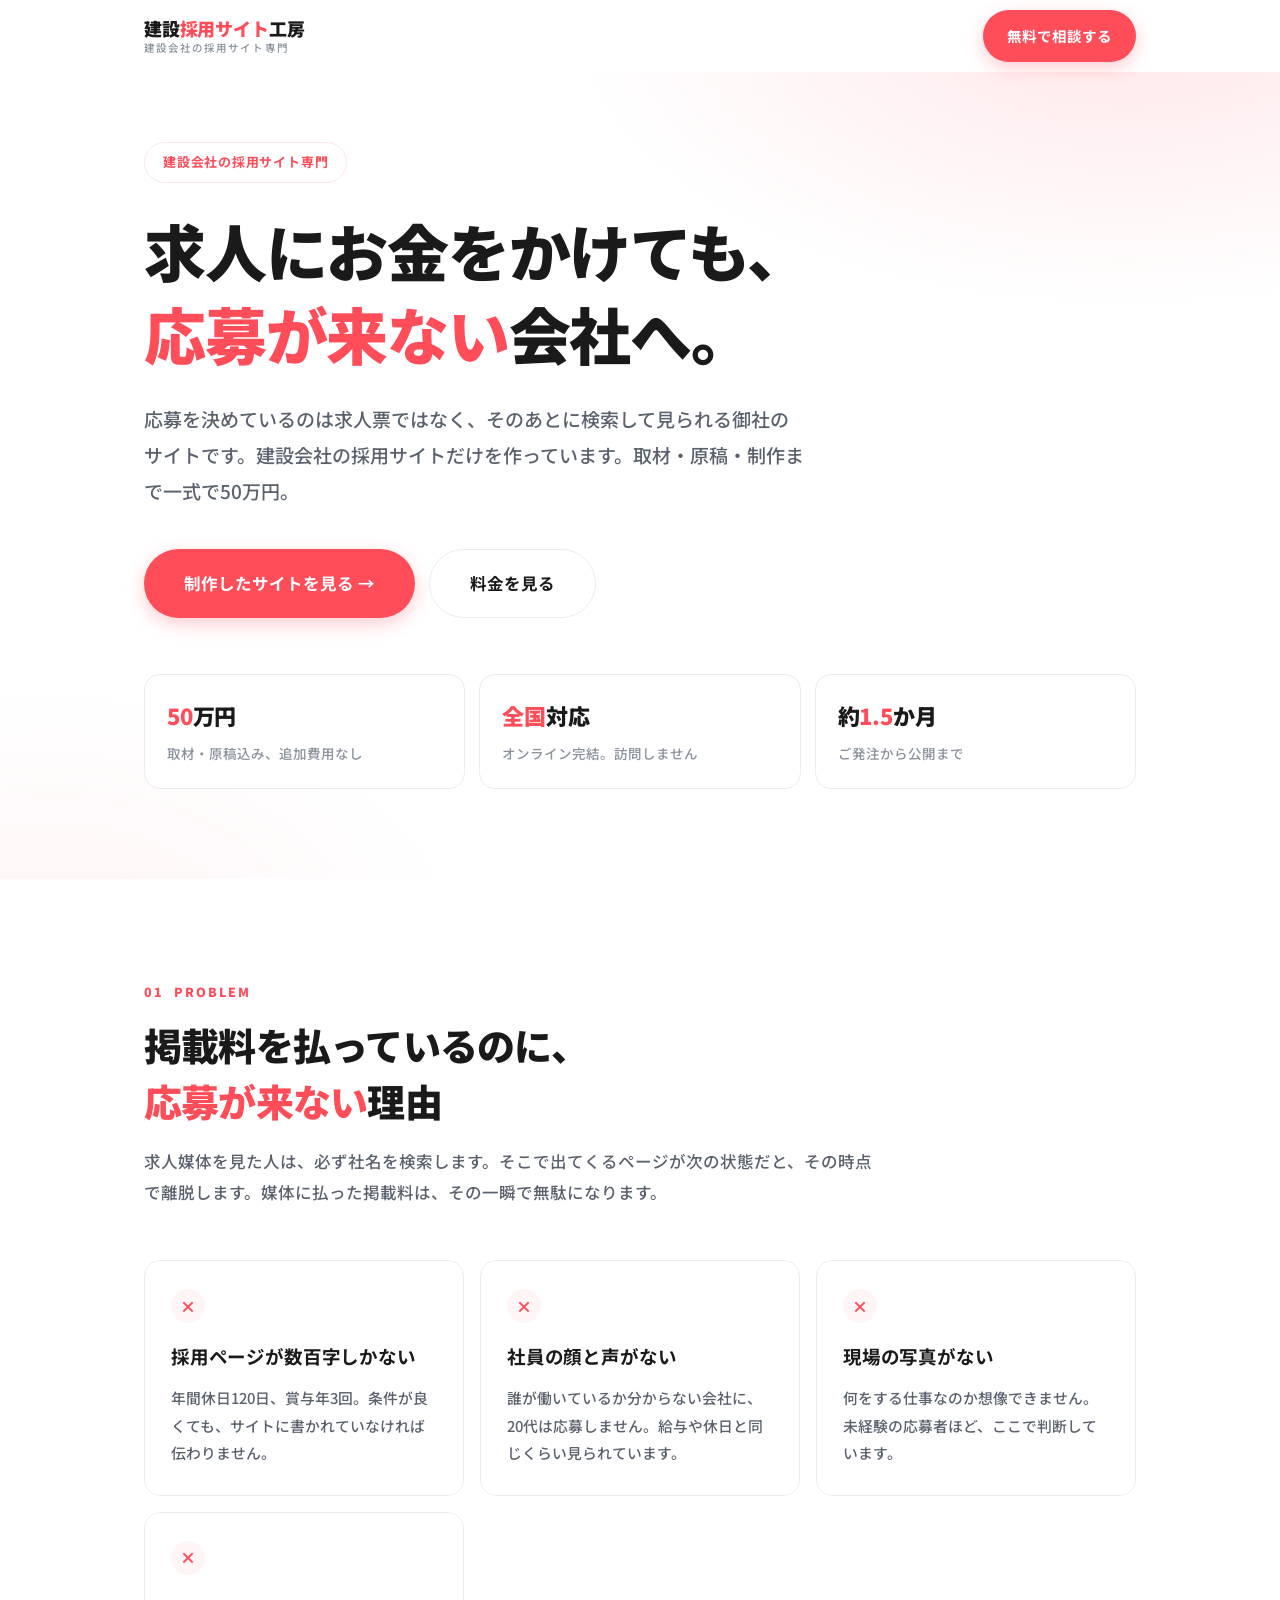
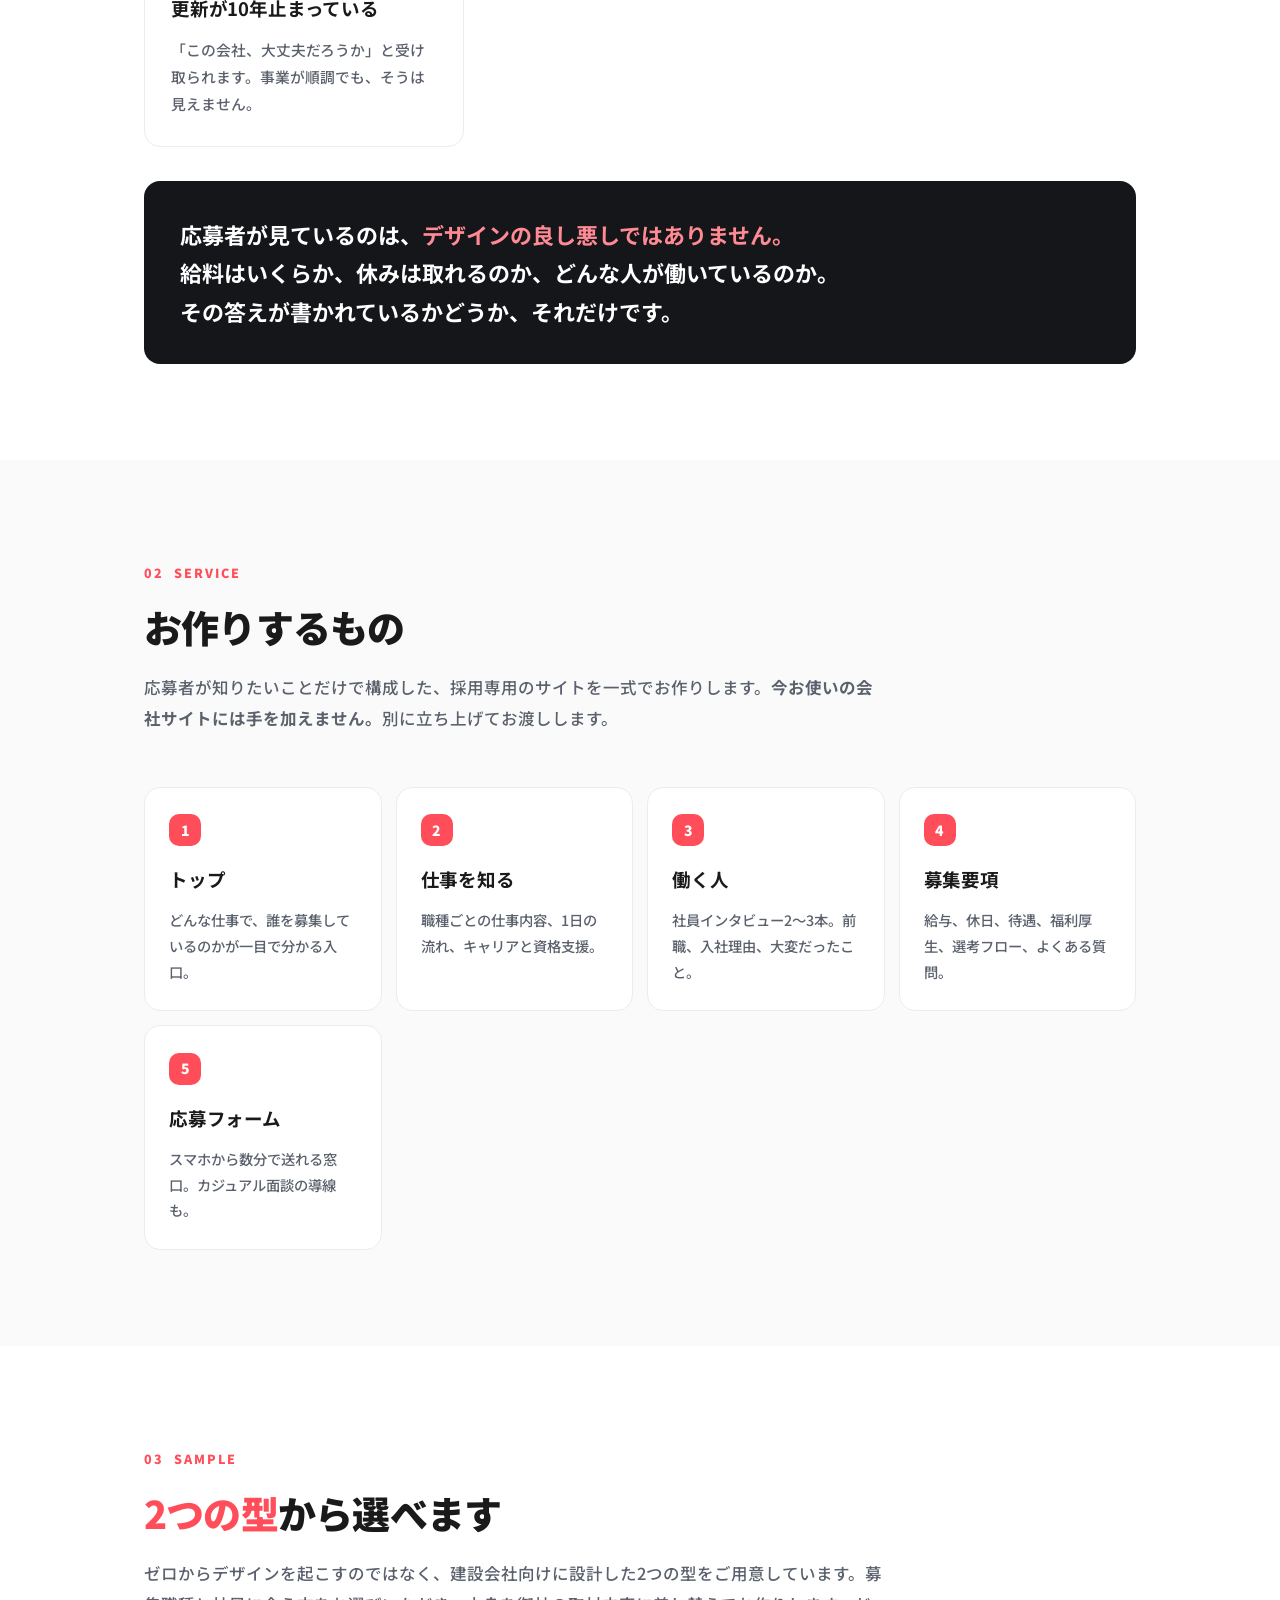
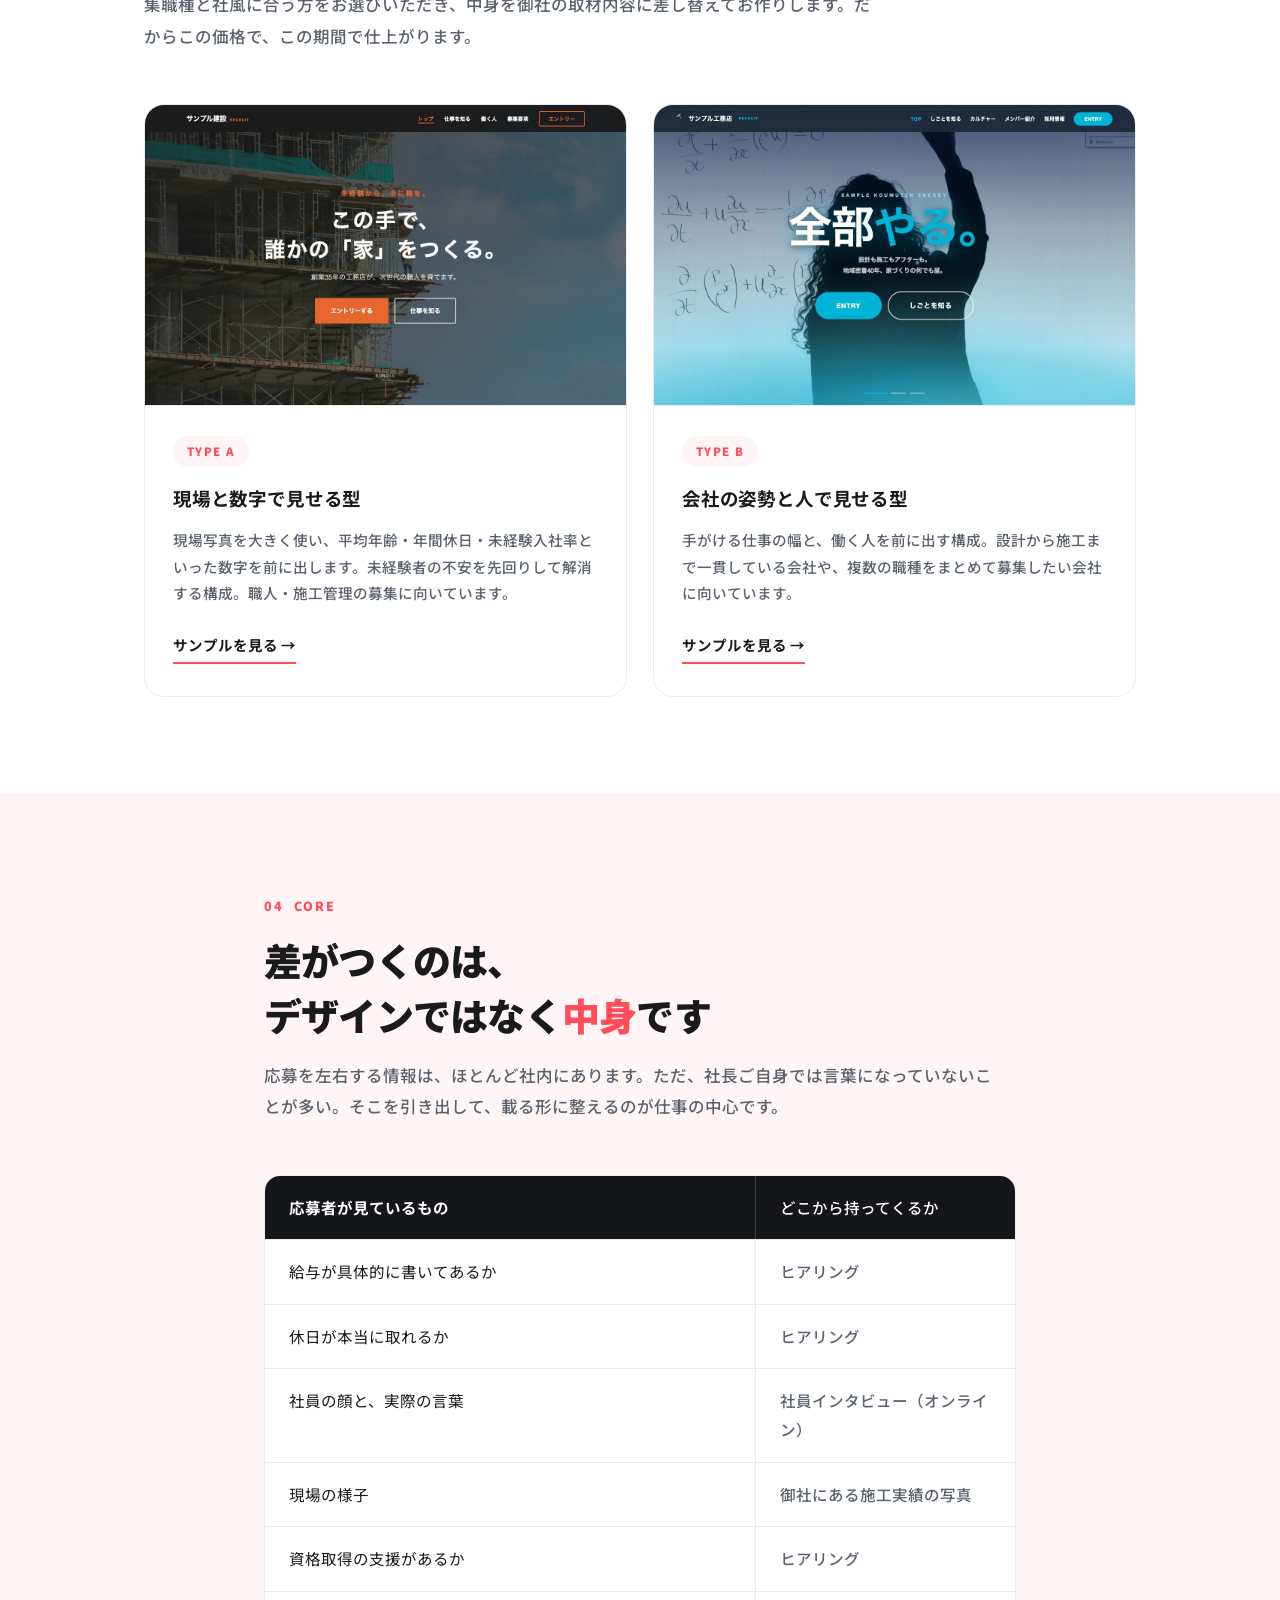
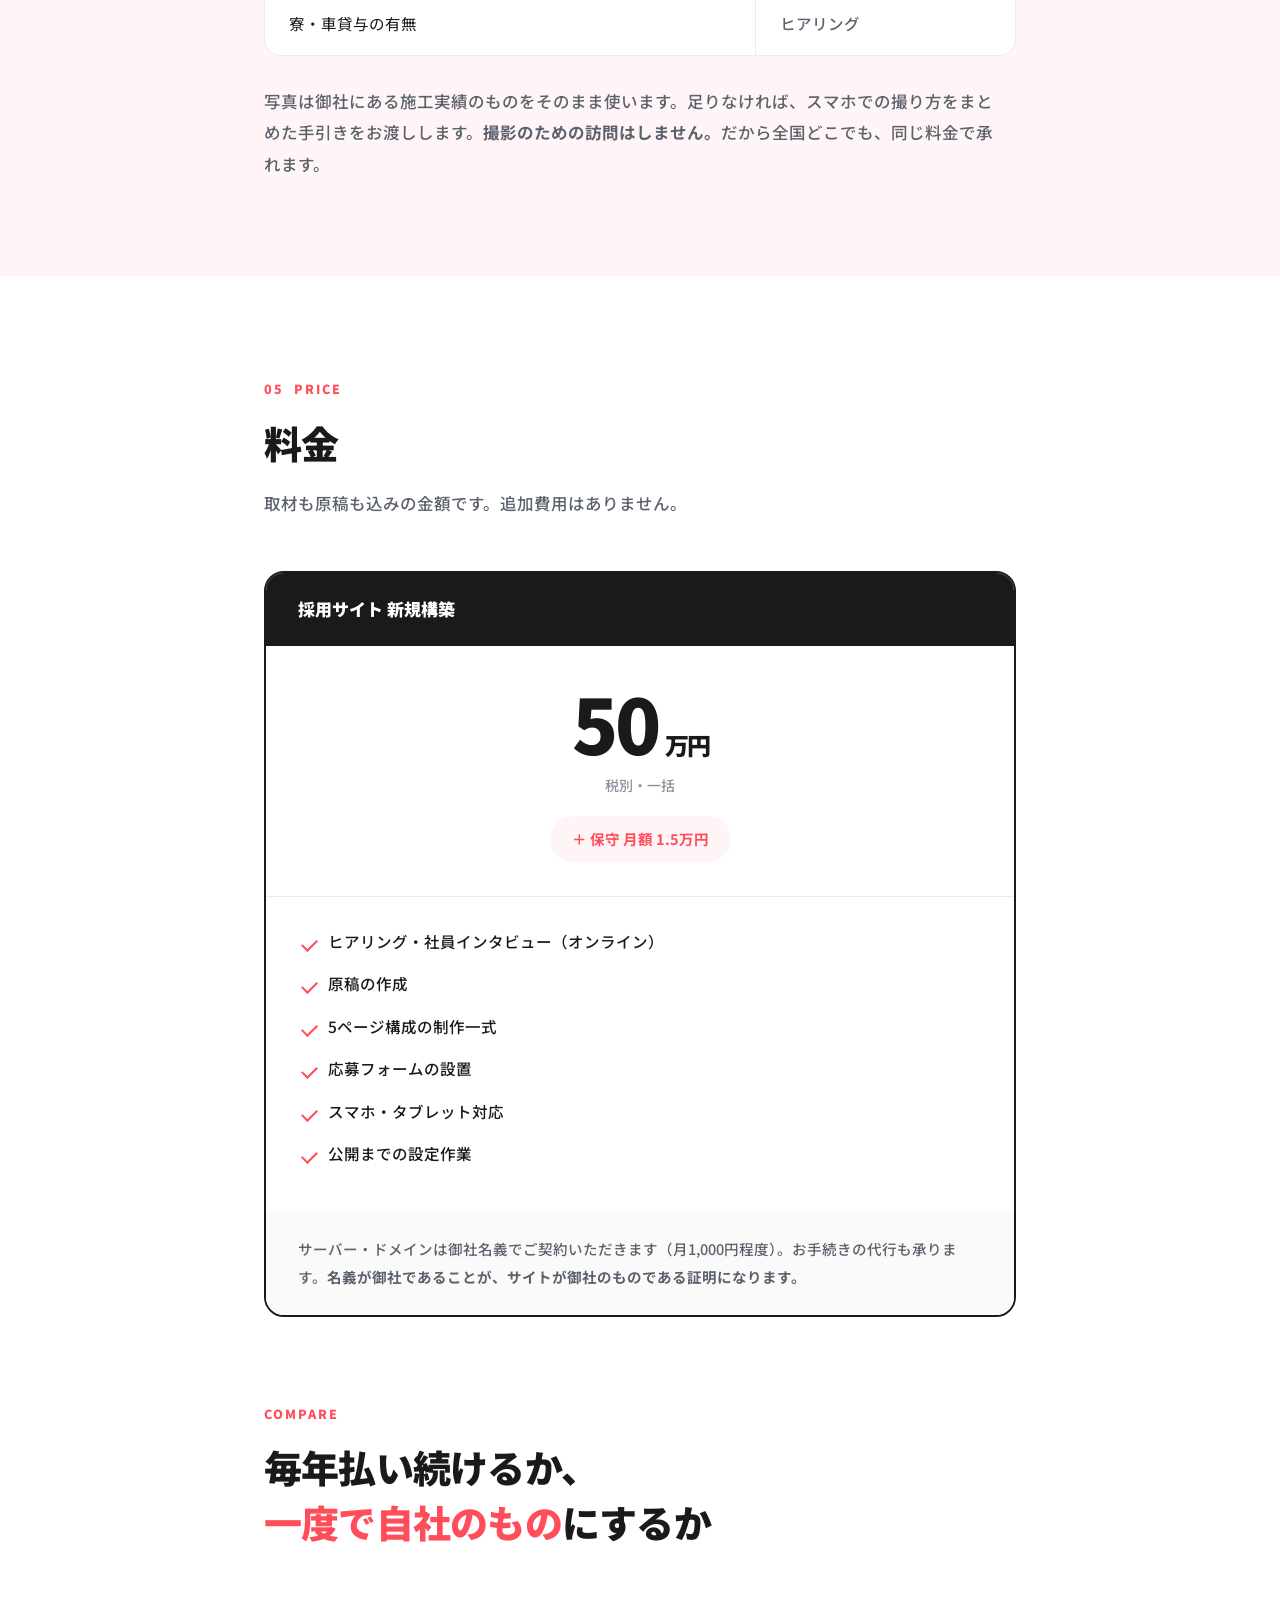
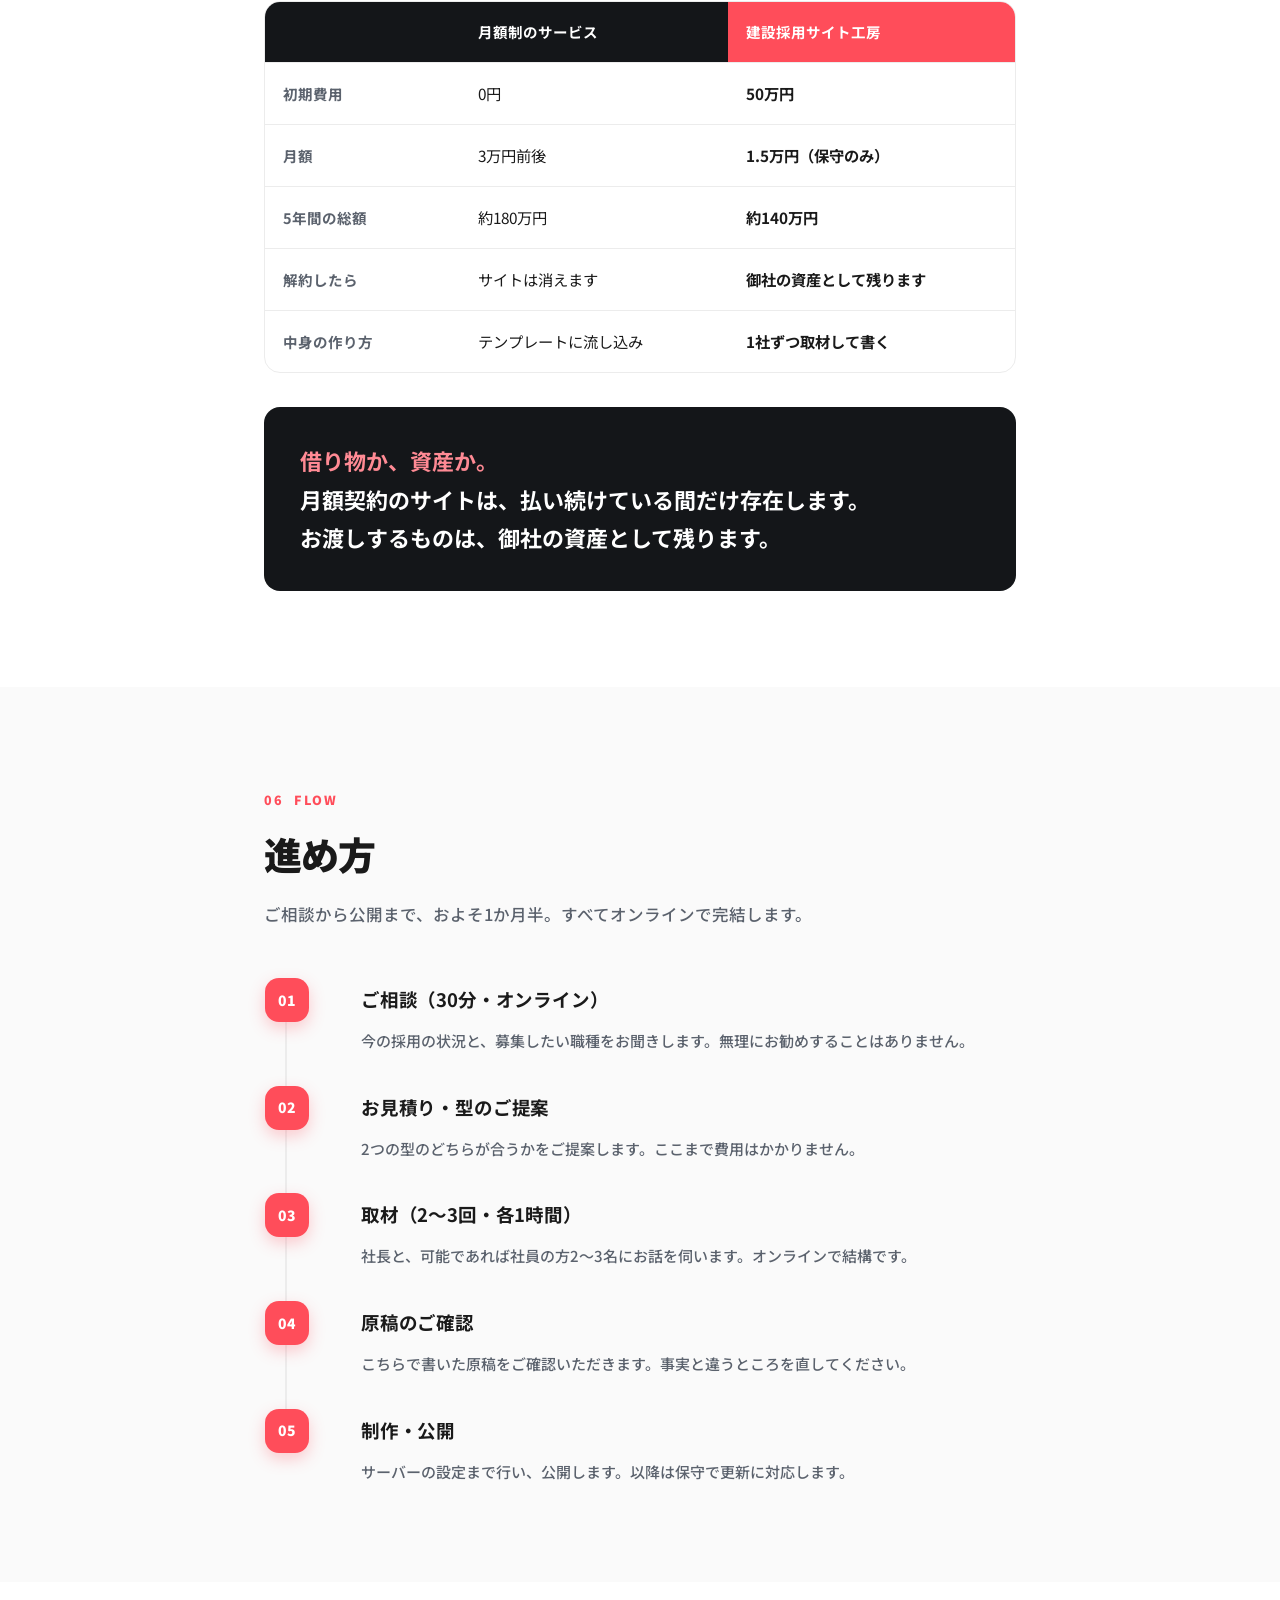
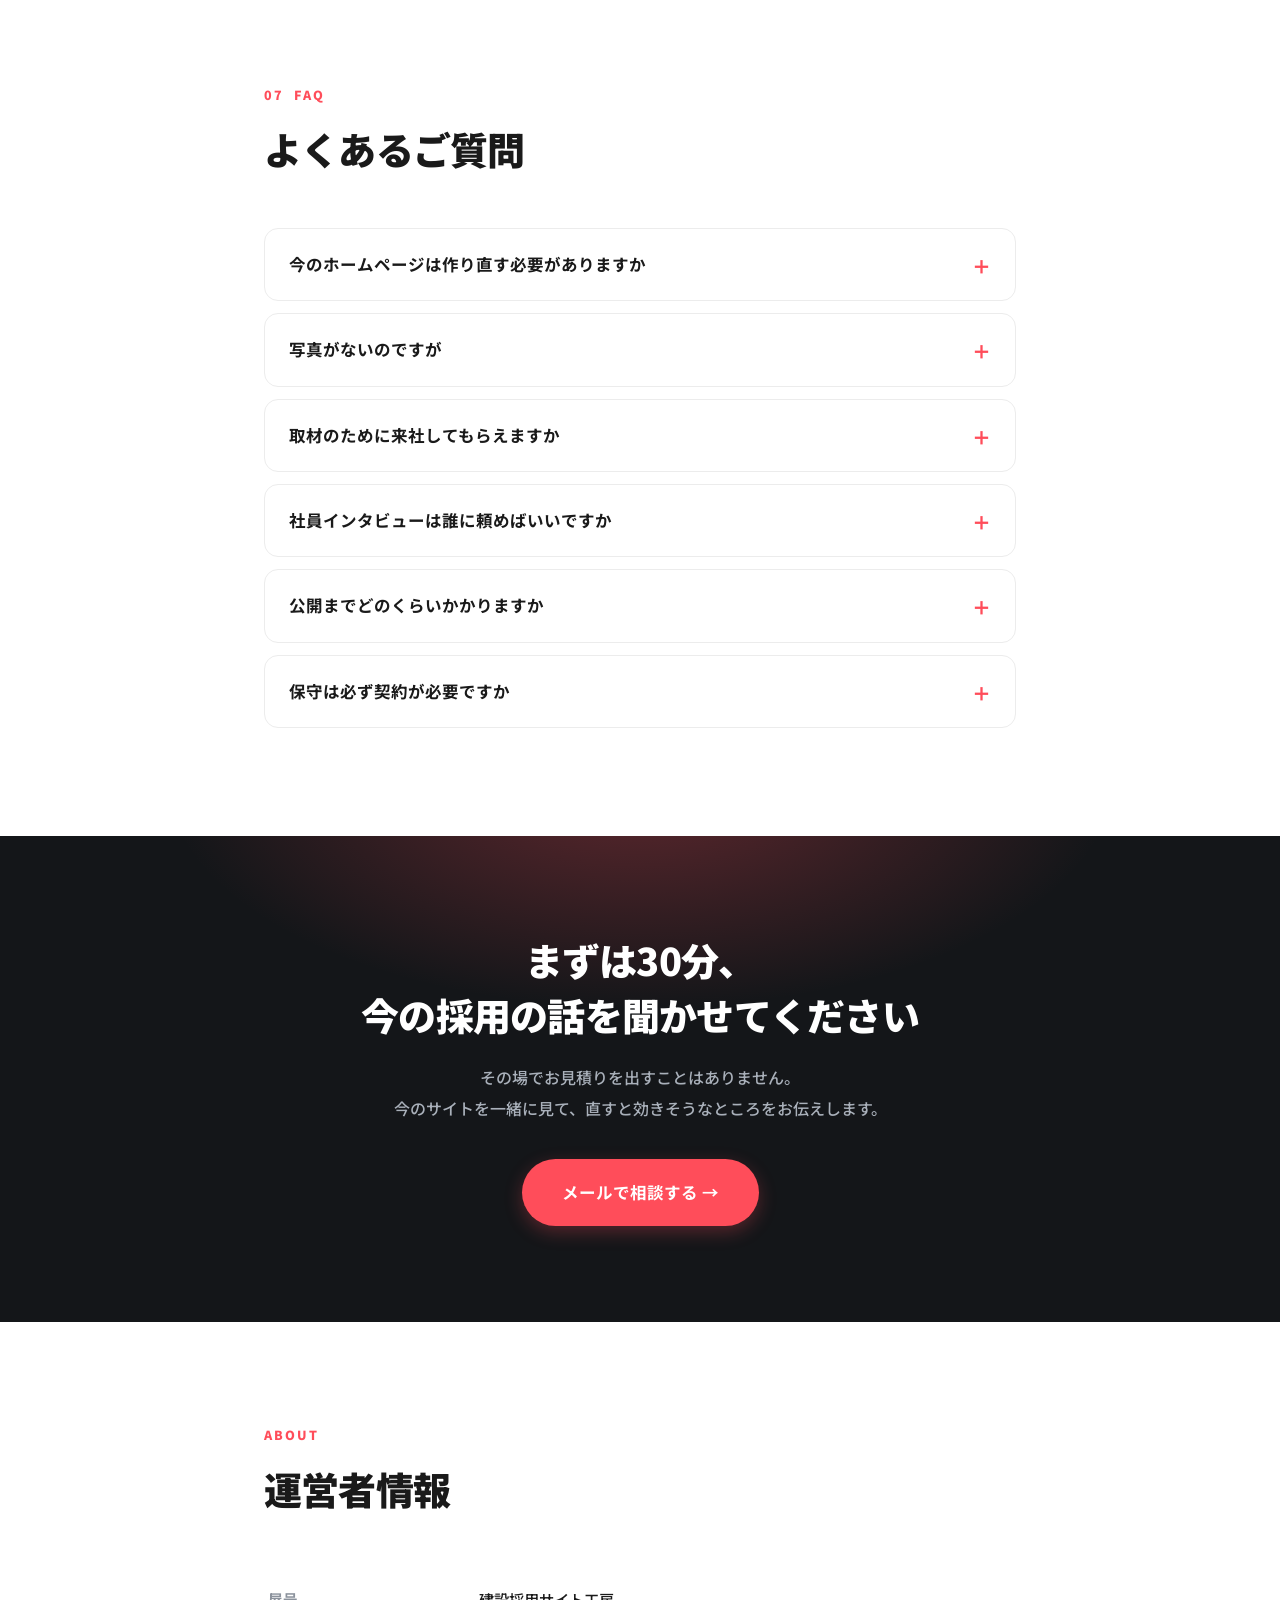
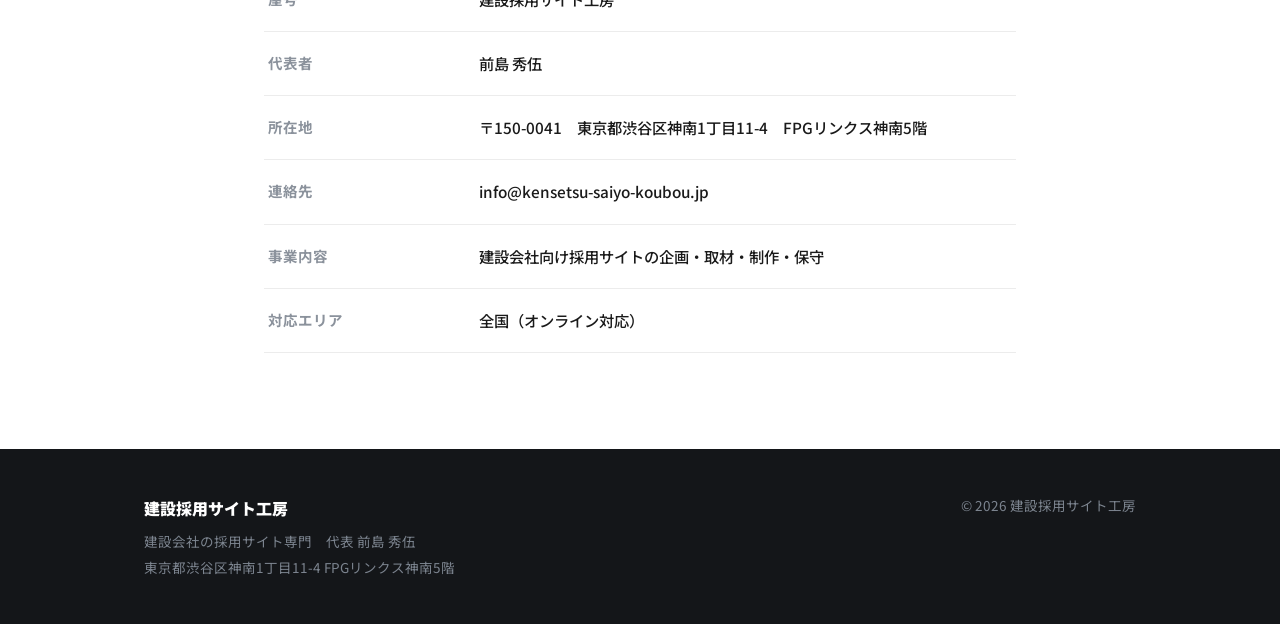
==== index.html @ 074d0647 "LP配色・構成を刷新（白ベース＋アクセント1色、01-07の番号付きセクション） Co-Authored-By: Claude Opus 5 (1M context) <noreply@anthrop" ====
<!DOCTYPE html>
<html lang="ja">
<head>
<meta charset="UTF-8">
<meta name="viewport" content="width=device-width, initial-scale=1">
<title>建設採用サイト工房｜建設会社の採用サイト専門</title>
<meta name="description" content="建設会社の採用サイトだけを作っています。取材から原稿まで一式で50万円。全国オンライン対応、撮影のための訪問はありません。">
<meta property="og:title" content="建設採用サイト工房｜建設会社の採用サイト専門">
<meta property="og:description" content="求人にお金をかけても応募が来ない会社へ。取材・原稿・制作まで一式50万円。">
<meta property="og:type" content="website">
<link rel="preconnect" href="https://fonts.googleapis.com">
<link rel="preconnect" href="https://fonts.gstatic.com" crossorigin>
<link href="https://fonts.googleapis.com/css2?family=Noto+Sans+JP:wght@400;500;700;900&display=swap" rel="stylesheet">
<style>
:root{
  --ac:#ff4d5a;          /* アクセント */
  --ac-d:#e8384a;
  --tint:#fff5f6;        /* 極薄アクセント面 */
  --tint2:#ffe6e9;
  --ink:#1a1a1a;
  --sub:#5b626d;
  --mute:#8b929c;
  --line:#ececec;
  --bg2:#fafafa;
  --dark:#141619;
  --r:16px;
}
*{box-sizing:border-box;margin:0;padding:0}
html{scroll-behavior:smooth}
body{
  font-family:"Noto Sans JP",-apple-system,"Hiragino Kaku Gothic ProN","Yu Gothic",sans-serif;
  color:var(--ink);background:#fff;line-height:1.9;font-size:16px;
  -webkit-font-smoothing:antialiased;
}
img{max-width:100%;display:block}
a{color:inherit}
.wrap{max-width:1040px;margin:0 auto;padding:0 24px}
.narrow{max-width:800px}

/* ── header ── */
header{position:sticky;top:0;z-index:60;background:rgba(255,255,255,.92);backdrop-filter:blur(10px)}
.hd{display:flex;align-items:center;justify-content:space-between;height:72px}
.logo{text-decoration:none;font-weight:900;font-size:18px;letter-spacing:-.01em;line-height:1.3}
.logo em{font-style:normal;color:var(--ac)}
.logo small{display:block;font-size:10.5px;font-weight:500;color:var(--mute);letter-spacing:.1em}
.pill{
  display:inline-flex;align-items:center;gap:8px;background:var(--ac);color:#fff;
  text-decoration:none;font-weight:700;font-size:14.5px;padding:12px 24px;border-radius:999px;
  box-shadow:0 6px 18px rgba(255,77,90,.28);transition:.2s;
}
.pill:hover{background:var(--ac-d);transform:translateY(-1px)}
.pill.lg{font-size:16.5px;padding:18px 40px}
.pill.gh{background:#fff;color:var(--ink);border:1.5px solid var(--line);box-shadow:none}

/* ── hero ── */
.hero{position:relative;overflow:hidden;padding:70px 0 90px}
.hero::before{
  content:"";position:absolute;inset:0;z-index:-1;
  background:
    radial-gradient(900px 480px at 88% -8%, var(--tint2) 0%, rgba(255,230,233,0) 62%),
    radial-gradient(680px 420px at 4% 108%, var(--tint) 0%, rgba(255,245,246,0) 60%);
}
.badge{
  display:inline-block;background:#fff;border:1.5px solid var(--tint2);color:var(--ac);
  font-size:13px;font-weight:700;letter-spacing:.06em;padding:7px 18px;border-radius:999px;margin-bottom:26px;
}
.hero h1{
  font-size:clamp(32px,6.2vw,62px);font-weight:900;line-height:1.34;letter-spacing:-.02em;
  margin-bottom:26px;
}
.hero h1 em{font-style:normal;color:var(--ac)}
.hero .sub{font-size:clamp(16px,2.1vw,19px);color:var(--sub);max-width:660px;font-weight:500}
.hero .btns{margin-top:40px;display:flex;gap:14px;flex-wrap:wrap}
.stats{margin-top:56px;display:grid;grid-template-columns:repeat(auto-fit,minmax(190px,1fr));gap:14px}
.stat{background:#fff;border:1px solid var(--line);border-radius:var(--r);padding:20px 22px}
.stat b{display:block;font-size:22px;font-weight:900;letter-spacing:-.01em}
.stat b i{font-style:normal;color:var(--ac)}
.stat span{font-size:13.5px;color:var(--mute);font-weight:500}

/* ── sections ── */
section{padding:96px 0}
.alt{background:var(--bg2)}
.tint{background:var(--tint)}
.sec-head{margin-bottom:52px}
.sec-no{
  display:inline-block;font-size:12.5px;font-weight:900;letter-spacing:.16em;color:var(--ac);
  margin-bottom:14px;
}
h2{font-size:clamp(24px,4.1vw,38px);font-weight:900;line-height:1.45;letter-spacing:-.02em}
h2 em{font-style:normal;color:var(--ac)}
.lead{margin-top:18px;color:var(--sub);font-size:16.5px;max-width:740px;font-weight:500}
h3{font-size:18.5px;font-weight:700;letter-spacing:-.01em;margin-bottom:10px}

/* ── problem ── */
.probs{display:grid;grid-template-columns:repeat(auto-fit,minmax(250px,1fr));gap:16px}
.prob{background:#fff;border:1px solid var(--line);border-radius:var(--r);padding:28px 26px;position:relative}
.prob .x{
  width:34px;height:34px;border-radius:50%;background:var(--tint);color:var(--ac);
  display:flex;align-items:center;justify-content:center;font-weight:900;font-size:16px;margin-bottom:16px;
}
.prob p{font-size:14.8px;color:var(--sub);font-weight:500;line-height:1.85}
.verdict{
  margin-top:34px;background:var(--dark);color:#fff;border-radius:var(--r);
  padding:34px 36px;font-size:clamp(17px,2.6vw,22px);font-weight:700;line-height:1.75;
}
.verdict em{font-style:normal;color:#ff8a94}

/* ── pages ── */
.pages{display:grid;grid-template-columns:repeat(auto-fit,minmax(190px,1fr));gap:14px}
.pg{background:#fff;border:1px solid var(--line);border-radius:var(--r);padding:26px 24px}
.pg .n{
  display:inline-flex;align-items:center;justify-content:center;width:32px;height:32px;
  border-radius:10px;background:var(--ac);color:#fff;font-weight:900;font-size:14px;margin-bottom:16px;
}
.pg p{font-size:14.3px;color:var(--sub);font-weight:500;line-height:1.8}

/* ── samples ── */
.samples{display:grid;grid-template-columns:1fr 1fr;gap:26px}
.sample{
  background:#fff;border:1px solid var(--line);border-radius:20px;overflow:hidden;
  transition:.25s;
}
.sample:hover{transform:translateY(-4px);box-shadow:0 18px 40px rgba(20,22,25,.10)}
.sample .thumb{aspect-ratio:16/10;overflow:hidden;background:var(--bg2);border-bottom:1px solid var(--line)}
.sample .thumb img{width:100%;height:100%;object-fit:cover;object-position:top}
.sample .body{padding:28px 28px 32px}
.sample .tag{
  display:inline-block;background:var(--tint);color:var(--ac);font-size:11.5px;font-weight:900;
  letter-spacing:.12em;padding:5px 14px;border-radius:999px;margin-bottom:14px;
}
.sample p{font-size:14.6px;color:var(--sub);font-weight:500;margin-bottom:22px;line-height:1.85}
.sample .go{
  display:inline-flex;align-items:center;gap:7px;font-weight:700;font-size:14.5px;
  text-decoration:none;color:var(--ink);border-bottom:2px solid var(--ac);padding-bottom:3px;
}

/* ── core table ── */
.core{background:#fff;border:1px solid var(--line);border-radius:var(--r);overflow:hidden}
.core .row{display:grid;grid-template-columns:1fr 260px;border-top:1px solid var(--line)}
.core .row:first-child{border-top:none;background:var(--dark);color:#fff;font-weight:700}
.core .row>div{padding:17px 24px;font-size:15.5px}
.core .row>div:last-child{border-left:1px solid var(--line);color:var(--sub);font-weight:500}
.core .row:first-child>div:last-child{border-left-color:rgba(255,255,255,.15);color:#fff}

/* ── price ── */
.pricebox{background:#fff;border:2px solid var(--ink);border-radius:20px;overflow:hidden}
.pricebox .hdr{background:var(--ink);color:#fff;padding:20px 32px;font-weight:900;font-size:17px}
.pricebox .amt{padding:38px 32px 34px;text-align:center;border-bottom:1px solid var(--line)}
.pricebox .amt .y{font-size:clamp(46px,9vw,76px);font-weight:900;line-height:1;letter-spacing:-.03em}
.pricebox .amt .y small{font-size:24px;margin-left:6px}
.pricebox .amt .tax{display:block;font-size:14px;color:var(--mute);font-weight:500;margin-top:12px}
.pricebox .amt .keep{
  display:inline-block;margin-top:18px;background:var(--tint);color:var(--ac);
  font-weight:700;font-size:14.5px;padding:9px 22px;border-radius:999px;
}
.pricebox ul{list-style:none;padding:30px 32px}
.pricebox li{position:relative;padding-left:30px;margin-bottom:13px;font-size:15.5px;font-weight:500}
.pricebox li::before{
  content:"";position:absolute;left:4px;top:12px;width:13px;height:7px;
  border-left:2.5px solid var(--ac);border-bottom:2.5px solid var(--ac);transform:rotate(-45deg);
}
.pricebox .foot{background:var(--bg2);padding:24px 32px;font-size:14.5px;color:var(--sub);font-weight:500}

/* ── compare ── */
.cmp{width:100%;border-collapse:separate;border-spacing:0;font-size:15.3px;margin-top:52px;
  background:#fff;border:1px solid var(--line);border-radius:var(--r);overflow:hidden}
.cmp th,.cmp td{padding:16px 18px;text-align:left;border-bottom:1px solid var(--line)}
.cmp thead th{background:var(--dark);color:#fff;font-weight:700;font-size:14.5px}
.cmp thead th:last-child{background:var(--ac)}
.cmp tbody th{font-weight:700;width:26%;color:var(--sub);font-size:14.5px}
.cmp td:last-child{font-weight:700}
.cmp tbody tr:last-child th,.cmp tbody tr:last-child td{border-bottom:none}

/* ── flow ── */
.flow{list-style:none;counter-reset:f}
.flow li{
  counter-increment:f;position:relative;padding:0 0 34px 74px;
  border-left:2px solid var(--line);margin-left:21px;
}
.flow li:last-child{border-left-color:transparent;padding-bottom:0}
.flow li::before{
  content:"0" counter(f);position:absolute;left:-22px;top:-4px;width:44px;height:44px;
  background:var(--ac);color:#fff;border-radius:14px;font-weight:900;font-size:14px;
  display:flex;align-items:center;justify-content:center;
  box-shadow:0 6px 16px rgba(255,77,90,.28);
}
.flow p{color:var(--sub);font-size:15px;font-weight:500}

/* ── faq ── */
details{background:#fff;border:1px solid var(--line);border-radius:14px;padding:20px 24px;margin-bottom:12px}
details summary{
  font-weight:700;font-size:16.5px;cursor:pointer;list-style:none;position:relative;padding-right:36px;
}
details summary::-webkit-details-marker{display:none}
details summary::after{
  content:"＋";position:absolute;right:0;top:-1px;color:var(--ac);font-weight:900;font-size:19px;
}
details[open] summary::after{content:"−"}
details p{color:var(--sub);font-size:15px;font-weight:500;margin-top:14px}

/* ── cta ── */
.cta{background:var(--dark);color:#fff;text-align:center;padding:96px 0;position:relative;overflow:hidden}
.cta::before{
  content:"";position:absolute;inset:0;
  background:radial-gradient(700px 340px at 50% -12%, rgba(255,77,90,.32) 0%, rgba(255,77,90,0) 68%);
}
.cta>*{position:relative}
.cta h2{color:#fff}
.cta p{color:#a9b0ba;margin:20px 0 36px;font-weight:500}

/* ── about ── */
.about{width:100%;border-collapse:collapse;font-size:15.3px}
.about th,.about td{border-bottom:1px solid var(--line);padding:17px 4px;text-align:left;vertical-align:top}
.about th{width:28%;font-weight:700;color:var(--mute);font-size:14.5px}
.about td{font-weight:500}

footer{background:var(--dark);color:#7c848f;padding:44px 0;font-size:13.5px}
.fin{display:flex;justify-content:space-between;gap:20px;flex-wrap:wrap}
footer b{color:#fff;font-size:16px;font-weight:900;display:block;margin-bottom:6px}

@media(max-width:760px){
  section{padding:64px 0}
  .hero{padding:48px 0 64px}
  .samples{grid-template-columns:1fr}
  .core .row{grid-template-columns:1fr}
  .core .row>div:last-child{border-left:none;border-top:1px solid var(--line);padding-top:0}
  .core .row:first-child{display:none}
  .cmp tbody th{width:34%}
  .pill.lg{font-size:15.5px;padding:16px 30px}
}
</style>
</head>
<body>

<header>
  <div class="wrap hd">
    <a class="logo" href="#top">建設<em>採用サイト</em>工房<small>建設会社の採用サイト専門</small></a>
    <a class="pill" href="#contact">無料で相談する</a>
  </div>
</header>

<!-- HERO -->
<div class="hero" id="top">
  <div class="wrap">
    <span class="badge">建設会社の採用サイト専門</span>
    <h1>求人にお金をかけても、<br><em>応募が来ない</em>会社へ。</h1>
    <p class="sub">応募を決めているのは求人票ではなく、そのあとに検索して見られる御社のサイトです。建設会社の採用サイトだけを作っています。取材・原稿・制作まで一式で50万円。</p>
    <div class="btns">
      <a class="pill lg" href="#samples">制作したサイトを見る →</a>
      <a class="pill lg gh" href="#price">料金を見る</a>
    </div>
    <div class="stats">
      <div class="stat"><b><i>50</i>万円</b><span>取材・原稿込み、追加費用なし</span></div>
      <div class="stat"><b><i>全国</i>対応</b><span>オンライン完結。訪問しません</span></div>
      <div class="stat"><b>約<i>1.5</i>か月</b><span>ご発注から公開まで</span></div>
    </div>
  </div>
</div>

<!-- 01 課題 -->
<section>
  <div class="wrap">
    <div class="sec-head">
      <span class="sec-no">01 &nbsp;PROBLEM</span>
      <h2>掲載料を払っているのに、<br><em>応募が来ない</em>理由</h2>
      <p class="lead">求人媒体を見た人は、必ず社名を検索します。そこで出てくるページが次の状態だと、その時点で離脱します。媒体に払った掲載料は、その一瞬で無駄になります。</p>
    </div>
    <div class="probs">
      <div class="prob"><div class="x">×</div><h3>採用ページが数百字しかない</h3><p>年間休日120日、賞与年3回。条件が良くても、サイトに書かれていなければ伝わりません。</p></div>
      <div class="prob"><div class="x">×</div><h3>社員の顔と声がない</h3><p>誰が働いているか分からない会社に、20代は応募しません。給与や休日と同じくらい見られています。</p></div>
      <div class="prob"><div class="x">×</div><h3>現場の写真がない</h3><p>何をする仕事なのか想像できません。未経験の応募者ほど、ここで判断しています。</p></div>
      <div class="prob"><div class="x">×</div><h3>更新が10年止まっている</h3><p>「この会社、大丈夫だろうか」と受け取られます。事業が順調でも、そうは見えません。</p></div>
    </div>
    <div class="verdict">応募者が見ているのは、<em>デザインの良し悪しではありません。</em><br>給料はいくらか、休みは取れるのか、どんな人が働いているのか。<br>その答えが書かれているかどうか、それだけです。</div>
  </div>
</section>

<!-- 02 作るもの -->
<section class="alt">
  <div class="wrap">
    <div class="sec-head">
      <span class="sec-no">02 &nbsp;SERVICE</span>
      <h2>お作りするもの</h2>
      <p class="lead">応募者が知りたいことだけで構成した、採用専用のサイトを一式でお作りします。<b>今お使いの会社サイトには手を加えません。</b>別に立ち上げてお渡しします。</p>
    </div>
    <div class="pages">
      <div class="pg"><span class="n">1</span><h3>トップ</h3><p>どんな仕事で、誰を募集しているのかが一目で分かる入口。</p></div>
      <div class="pg"><span class="n">2</span><h3>仕事を知る</h3><p>職種ごとの仕事内容、1日の流れ、キャリアと資格支援。</p></div>
      <div class="pg"><span class="n">3</span><h3>働く人</h3><p>社員インタビュー2〜3本。前職、入社理由、大変だったこと。</p></div>
      <div class="pg"><span class="n">4</span><h3>募集要項</h3><p>給与、休日、待遇、福利厚生、選考フロー、よくある質問。</p></div>
      <div class="pg"><span class="n">5</span><h3>応募フォーム</h3><p>スマホから数分で送れる窓口。カジュアル面談の導線も。</p></div>
    </div>
  </div>
</section>

<!-- 03 サンプル -->
<section id="samples">
  <div class="wrap">
    <div class="sec-head">
      <span class="sec-no">03 &nbsp;SAMPLE</span>
      <h2><em>2つの型</em>から選べます</h2>
      <p class="lead">ゼロからデザインを起こすのではなく、建設会社向けに設計した2つの型をご用意しています。募集職種と社風に合う方をお選びいただき、中身を御社の取材内容に差し替えてお作りします。だからこの価格で、この期間で仕上がります。</p>
    </div>
    <div class="samples">
      <div class="sample">
        <div class="thumb"><img src="images/sample-a.jpg" alt="TYPE A 現場と数字で見せる採用サイトのサンプル" loading="lazy"></div>
        <div class="body">
          <span class="tag">TYPE A</span>
          <h3>現場と数字で見せる型</h3>
          <p>現場写真を大きく使い、平均年齢・年間休日・未経験入社率といった数字を前に出します。未経験者の不安を先回りして解消する構成。職人・施工管理の募集に向いています。</p>
          <a class="go" href="sample-a/" target="_blank" rel="noopener">サンプルを見る →</a>
        </div>
      </div>
      <div class="sample">
        <div class="thumb"><img src="images/sample-b.jpg" alt="TYPE B 会社の姿勢と人で見せる採用サイトのサンプル" loading="lazy"></div>
        <div class="body">
          <span class="tag">TYPE B</span>
          <h3>会社の姿勢と人で見せる型</h3>
          <p>手がける仕事の幅と、働く人を前に出す構成。設計から施工まで一貫している会社や、複数の職種をまとめて募集したい会社に向いています。</p>
          <a class="go" href="sample-b/" target="_blank" rel="noopener">サンプルを見る →</a>
        </div>
      </div>
    </div>
  </div>
</section>

<!-- 04 中身 -->
<section class="tint">
  <div class="wrap narrow">
    <div class="sec-head">
      <span class="sec-no">04 &nbsp;CORE</span>
      <h2>差がつくのは、<br>デザインではなく<em>中身</em>です</h2>
      <p class="lead">応募を左右する情報は、ほとんど社内にあります。ただ、社長ご自身では言葉になっていないことが多い。そこを引き出して、載る形に整えるのが仕事の中心です。</p>
    </div>
    <div class="core">
      <div class="row"><div>応募者が見ているもの</div><div>どこから持ってくるか</div></div>
      <div class="row"><div>給与が具体的に書いてあるか</div><div>ヒアリング</div></div>
      <div class="row"><div>休日が本当に取れるか</div><div>ヒアリング</div></div>
      <div class="row"><div>社員の顔と、実際の言葉</div><div>社員インタビュー（オンライン）</div></div>
      <div class="row"><div>現場の様子</div><div>御社にある施工実績の写真</div></div>
      <div class="row"><div>資格取得の支援があるか</div><div>ヒアリング</div></div>
      <div class="row"><div>寮・車貸与の有無</div><div>ヒアリング</div></div>
    </div>
    <p class="lead" style="margin-top:30px">写真は御社にある施工実績のものをそのまま使います。足りなければ、スマホでの撮り方をまとめた手引きをお渡しします。<b>撮影のための訪問はしません。</b>だから全国どこでも、同じ料金で承れます。</p>
  </div>
</section>

<!-- 05 料金 -->
<section id="price">
  <div class="wrap narrow">
    <div class="sec-head">
      <span class="sec-no">05 &nbsp;PRICE</span>
      <h2>料金</h2>
      <p class="lead">取材も原稿も込みの金額です。追加費用はありません。</p>
    </div>
    <div class="pricebox">
      <div class="hdr">採用サイト 新規構築</div>
      <div class="amt">
        <div class="y">50<small>万円</small></div>
        <span class="tax">税別・一括</span>
        <span class="keep">＋ 保守 月額 1.5万円</span>
      </div>
      <ul>
        <li>ヒアリング・社員インタビュー（オンライン）</li>
        <li>原稿の作成</li>
        <li>5ページ構成の制作一式</li>
        <li>応募フォームの設置</li>
        <li>スマホ・タブレット対応</li>
        <li>公開までの設定作業</li>
      </ul>
      <div class="foot">サーバー・ドメインは御社名義でご契約いただきます（月1,000円程度）。お手続きの代行も承ります。<b>名義が御社であることが、サイトが御社のものである証明になります。</b></div>
    </div>

    <div class="sec-head" style="margin-top:80px;margin-bottom:0">
      <span class="sec-no">COMPARE</span>
      <h2>毎年払い続けるか、<br><em>一度で自社のもの</em>にするか</h2>
    </div>
    <table class="cmp">
      <thead><tr><th></th><th>月額制のサービス</th><th>建設採用サイト工房</th></tr></thead>
      <tbody>
        <tr><th>初期費用</th><td>0円</td><td>50万円</td></tr>
        <tr><th>月額</th><td>3万円前後</td><td>1.5万円（保守のみ）</td></tr>
        <tr><th>5年間の総額</th><td>約180万円</td><td>約140万円</td></tr>
        <tr><th>解約したら</th><td>サイトは消えます</td><td>御社の資産として残ります</td></tr>
        <tr><th>中身の作り方</th><td>テンプレートに流し込み</td><td>1社ずつ取材して書く</td></tr>
      </tbody>
    </table>
    <div class="verdict" style="margin-top:34px"><em>借り物か、資産か。</em><br>月額契約のサイトは、払い続けている間だけ存在します。<br>お渡しするものは、御社の資産として残ります。</div>
  </div>
</section>

<!-- 06 進め方 -->
<section class="alt">
  <div class="wrap narrow">
    <div class="sec-head">
      <span class="sec-no">06 &nbsp;FLOW</span>
      <h2>進め方</h2>
      <p class="lead">ご相談から公開まで、およそ1か月半。すべてオンラインで完結します。</p>
    </div>
    <ol class="flow">
      <li><h3>ご相談（30分・オンライン）</h3><p>今の採用の状況と、募集したい職種をお聞きします。無理にお勧めすることはありません。</p></li>
      <li><h3>お見積り・型のご提案</h3><p>2つの型のどちらが合うかをご提案します。ここまで費用はかかりません。</p></li>
      <li><h3>取材（2〜3回・各1時間）</h3><p>社長と、可能であれば社員の方2〜3名にお話を伺います。オンラインで結構です。</p></li>
      <li><h3>原稿のご確認</h3><p>こちらで書いた原稿をご確認いただきます。事実と違うところを直してください。</p></li>
      <li><h3>制作・公開</h3><p>サーバーの設定まで行い、公開します。以降は保守で更新に対応します。</p></li>
    </ol>
  </div>
</section>

<!-- 07 FAQ -->
<section>
  <div class="wrap narrow">
    <div class="sec-head">
      <span class="sec-no">07 &nbsp;FAQ</span>
      <h2>よくあるご質問</h2>
    </div>
    <details><summary>今のホームページは作り直す必要がありますか</summary><p>ありません。採用サイトは別に立ち上げますので、今お使いのサイトには一切手を加えません。管理している制作会社と連絡が取れない場合でも問題ありません。</p></details>
    <details><summary>写真がないのですが</summary><p>施工実績のお写真があれば十分です。現場でお撮りになったものをお送りください。足りない場合は、スマホでの撮り方をまとめた手引きをお渡しします。</p></details>
    <details><summary>取材のために来社してもらえますか</summary><p>訪問と撮影は行っておりません。取材はすべてオンラインです。そのぶん全国どこでも同じ料金で承れます。</p></details>
    <details><summary>社員インタビューは誰に頼めばいいですか</summary><p>入社2〜3年目の若手、中堅、ベテランの3名がそろうと、応募者の年代に届きやすくなります。難しい場合は社長お一人でも構いません。</p></details>
    <details><summary>公開までどのくらいかかりますか</summary><p>ご発注からおよそ1か月半です。取材の日程と、原稿確認のご返信で前後します。</p></details>
    <details><summary>保守は必ず契約が必要ですか</summary><p>お願いしています。採用サイトは募集要項や社員の入れ替わりで内容が変わります。更新されないサイトは、かえって印象を悪くするためです。</p></details>
  </div>
</section>

<!-- CTA -->
<div class="cta" id="contact">
  <div class="wrap narrow">
    <h2>まずは30分、<br>今の採用の話を聞かせてください</h2>
    <p>その場でお見積りを出すことはありません。<br>今のサイトを一緒に見て、直すと効きそうなところをお伝えします。</p>
    <a class="pill lg" href="mailto:info@kensetsu-saiyo-koubou.jp?subject=採用サイトのご相談">メールで相談する →</a>
  </div>
</div>

<!-- ABOUT -->
<section>
  <div class="wrap narrow">
    <div class="sec-head"><span class="sec-no">ABOUT</span><h2>運営者情報</h2></div>
    <table class="about">
      <tr><th>屋号</th><td>建設採用サイト工房</td></tr>
      <tr><th>代表者</th><td>前島 秀伍</td></tr>
      <tr><th>所在地</th><td>〒150-0041　東京都渋谷区神南1丁目11-4　FPGリンクス神南5階</td></tr>
      <tr><th>連絡先</th><td>info@kensetsu-saiyo-koubou.jp</td></tr>
      <tr><th>事業内容</th><td>建設会社向け採用サイトの企画・取材・制作・保守</td></tr>
      <tr><th>対応エリア</th><td>全国（オンライン対応）</td></tr>
    </table>
  </div>
</section>

<footer>
  <div class="wrap fin">
    <div><b>建設採用サイト工房</b>建設会社の採用サイト専門　代表 前島 秀伍<br>東京都渋谷区神南1丁目11-4 FPGリンクス神南5階</div>
    <div>&copy; 2026 建設採用サイト工房</div>
  </div>
</footer>

</body>
</html>
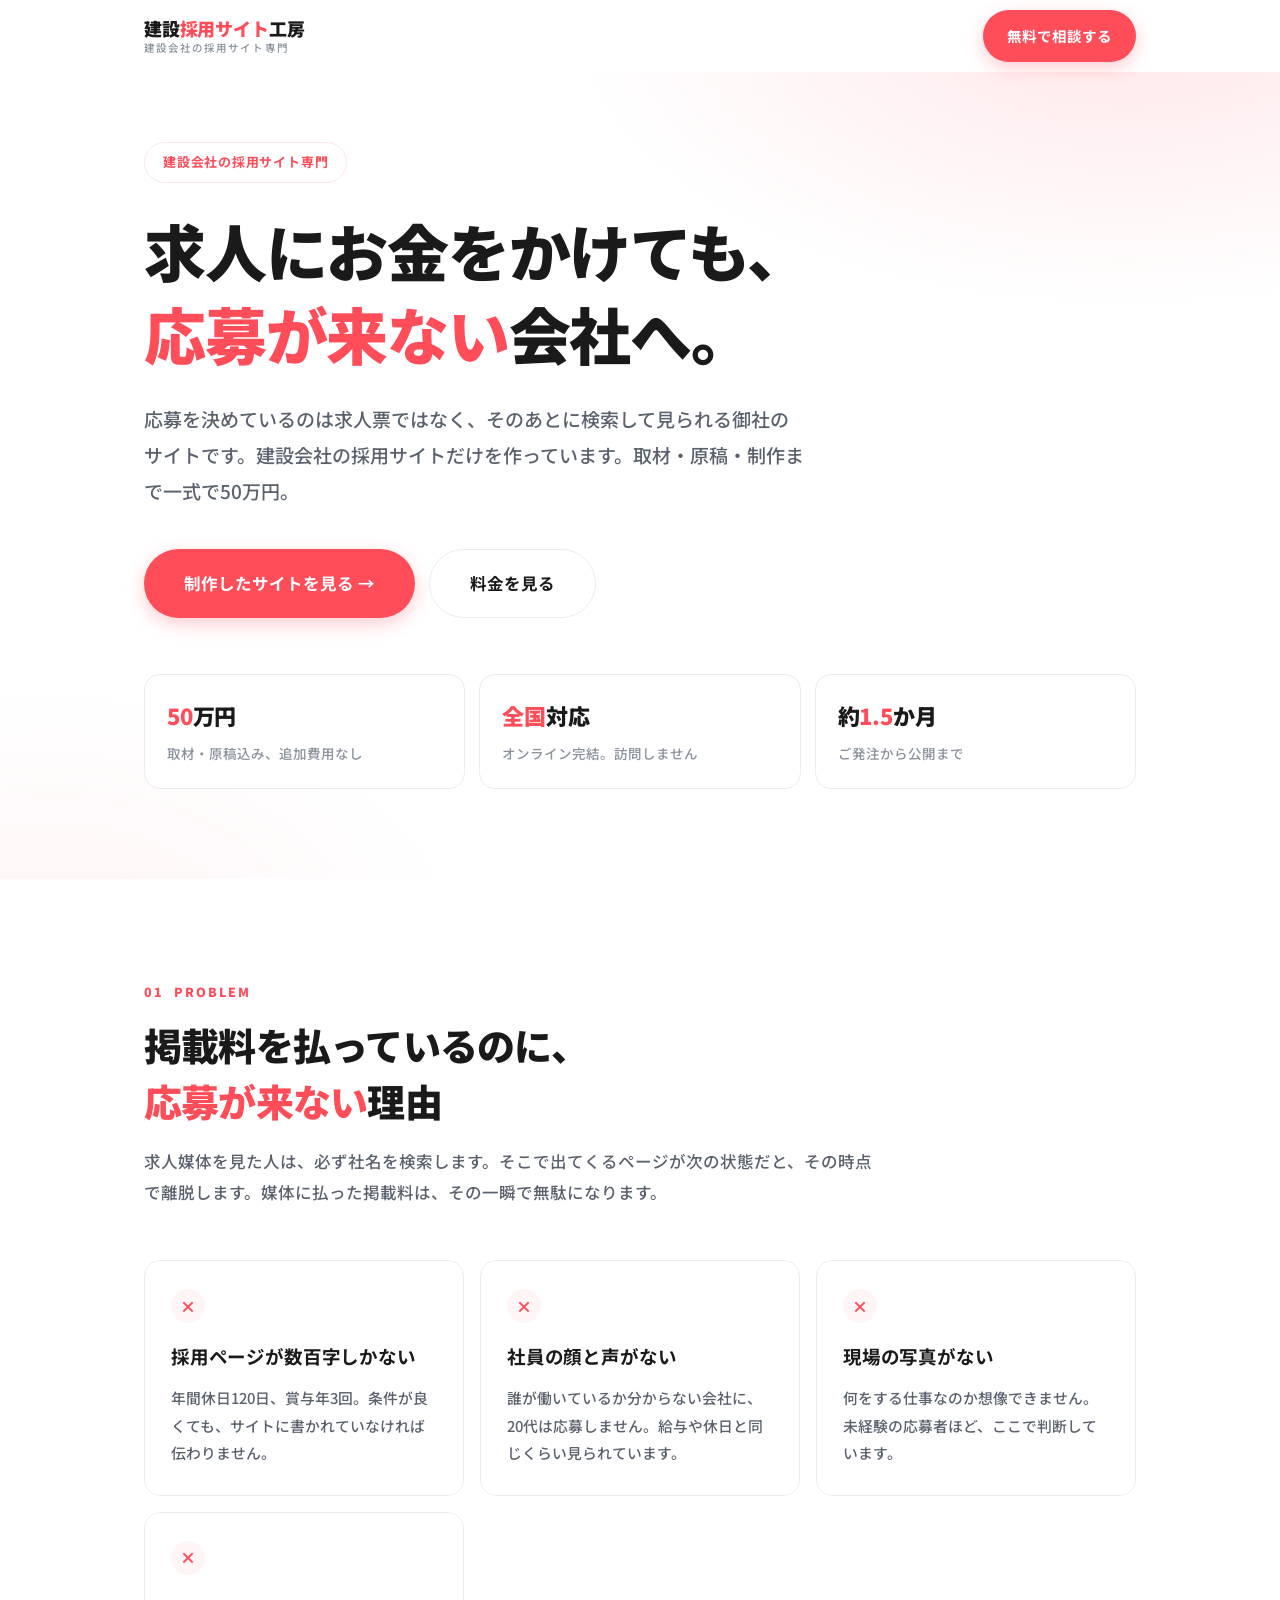
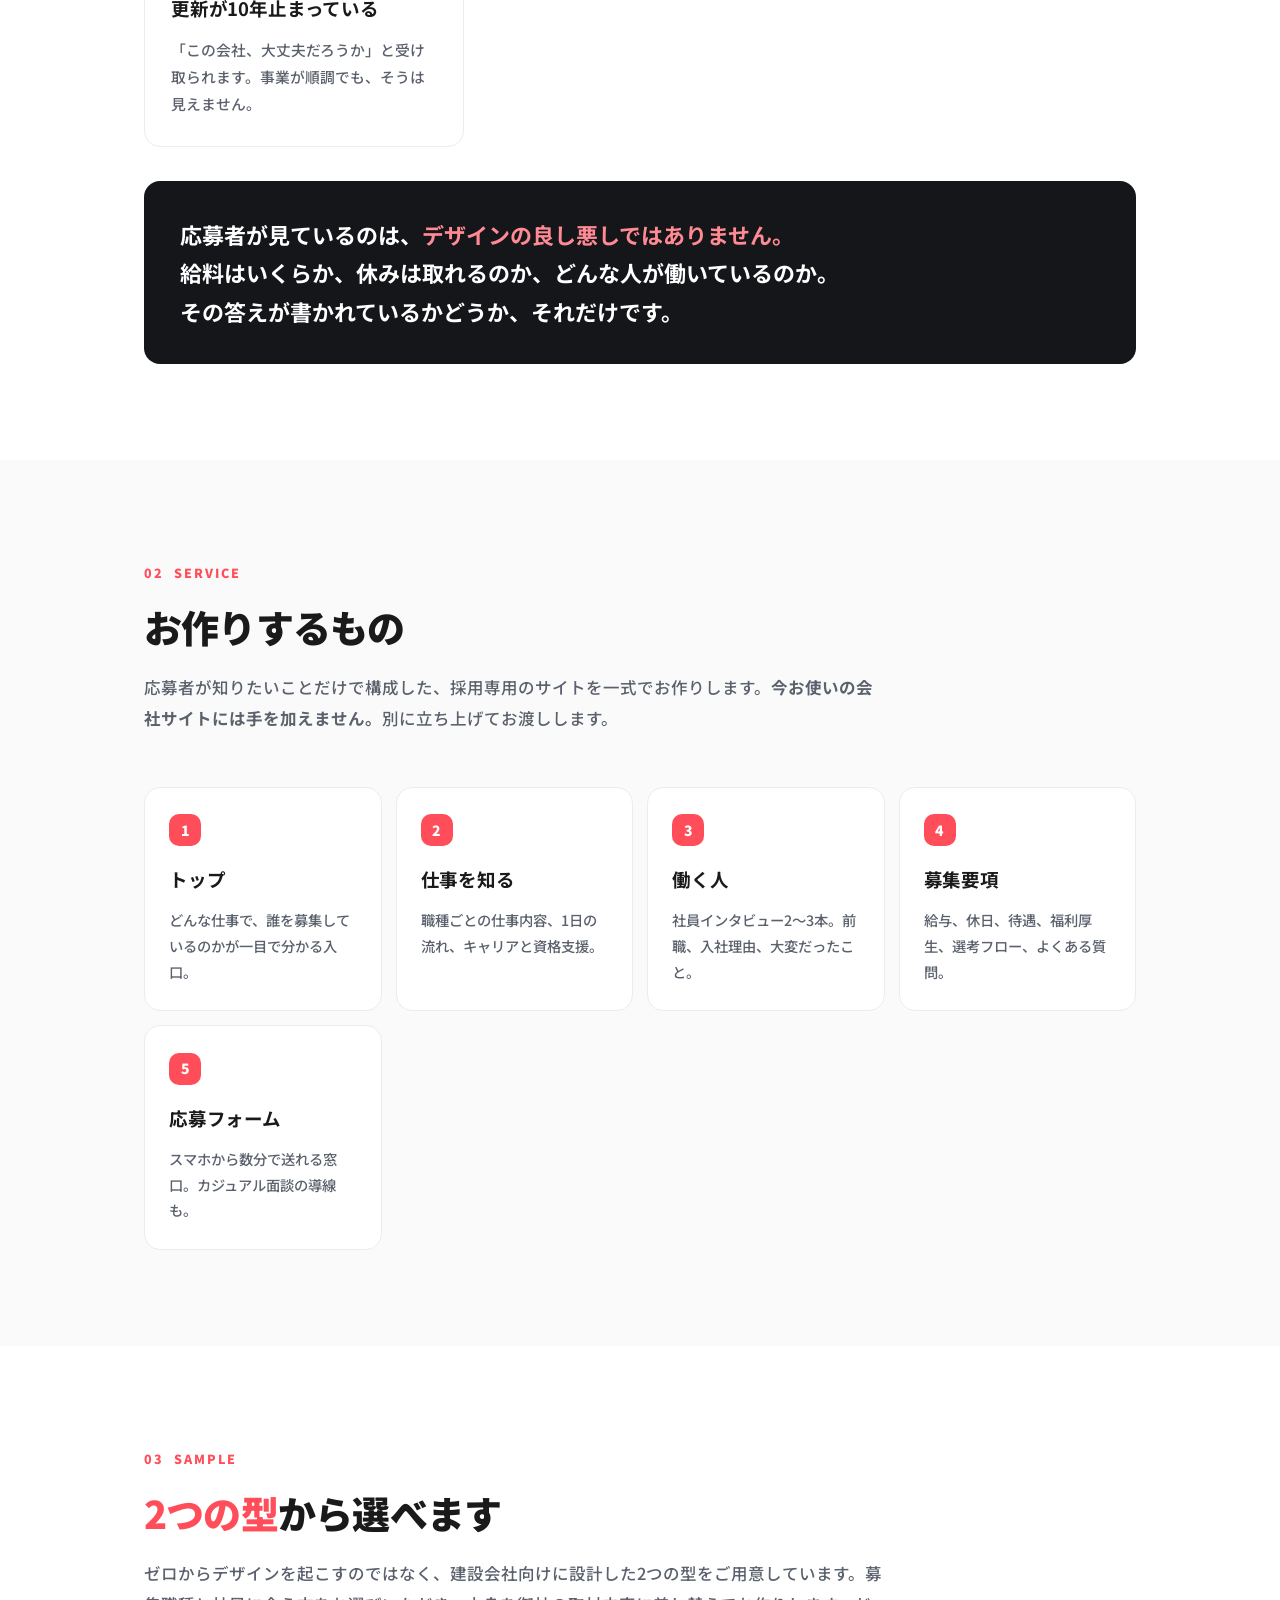
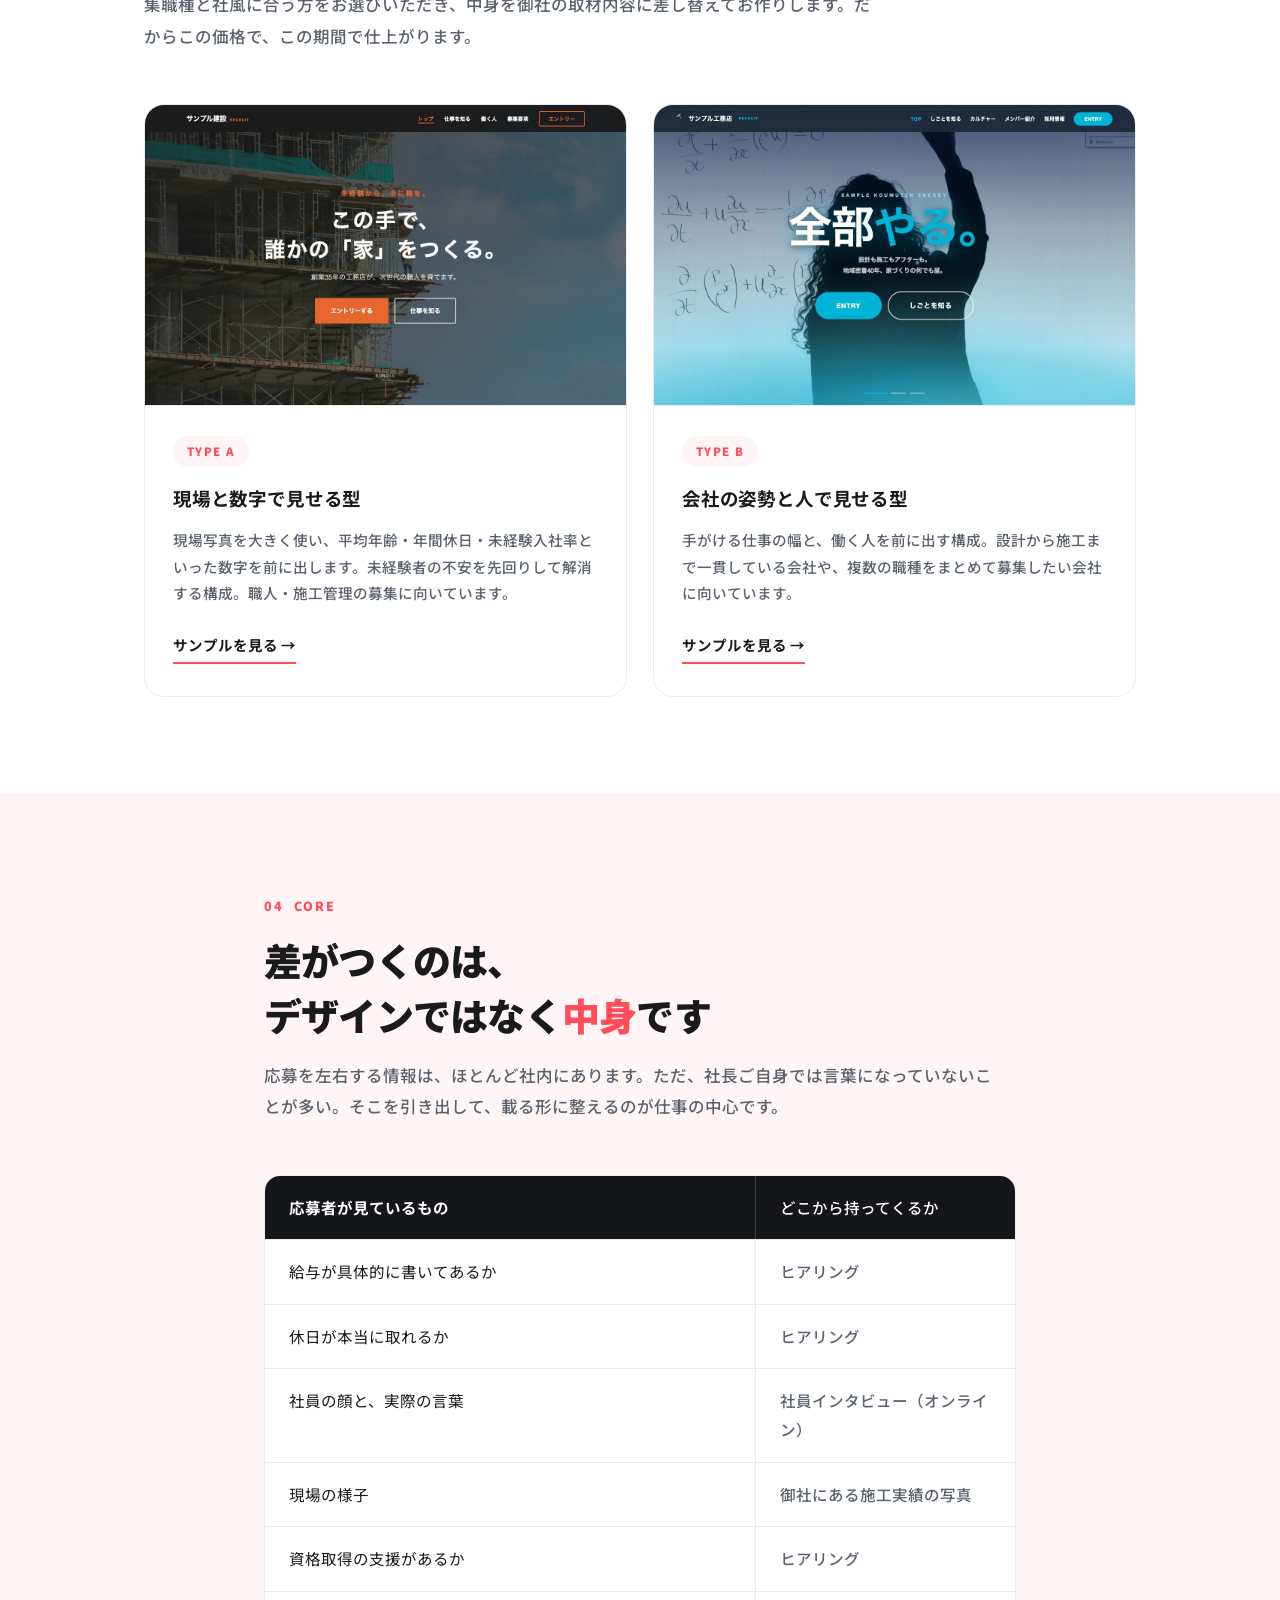
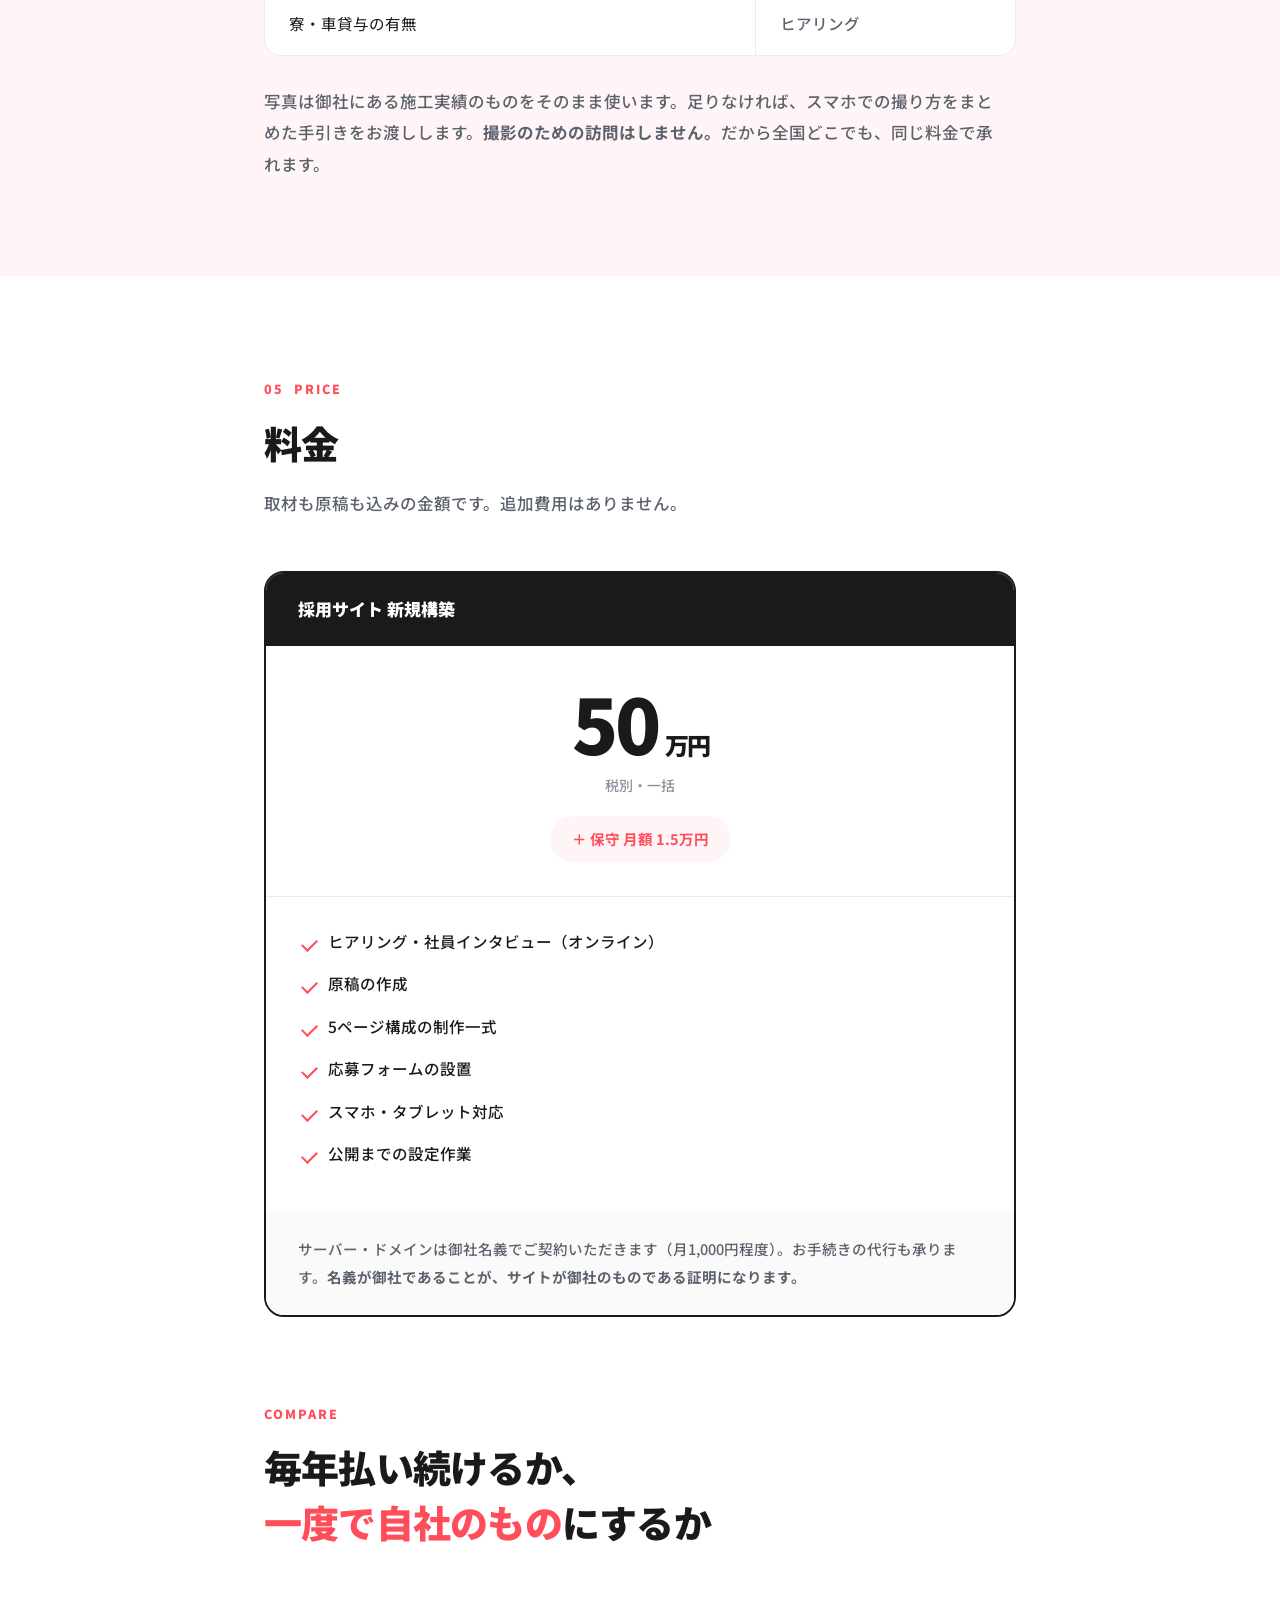
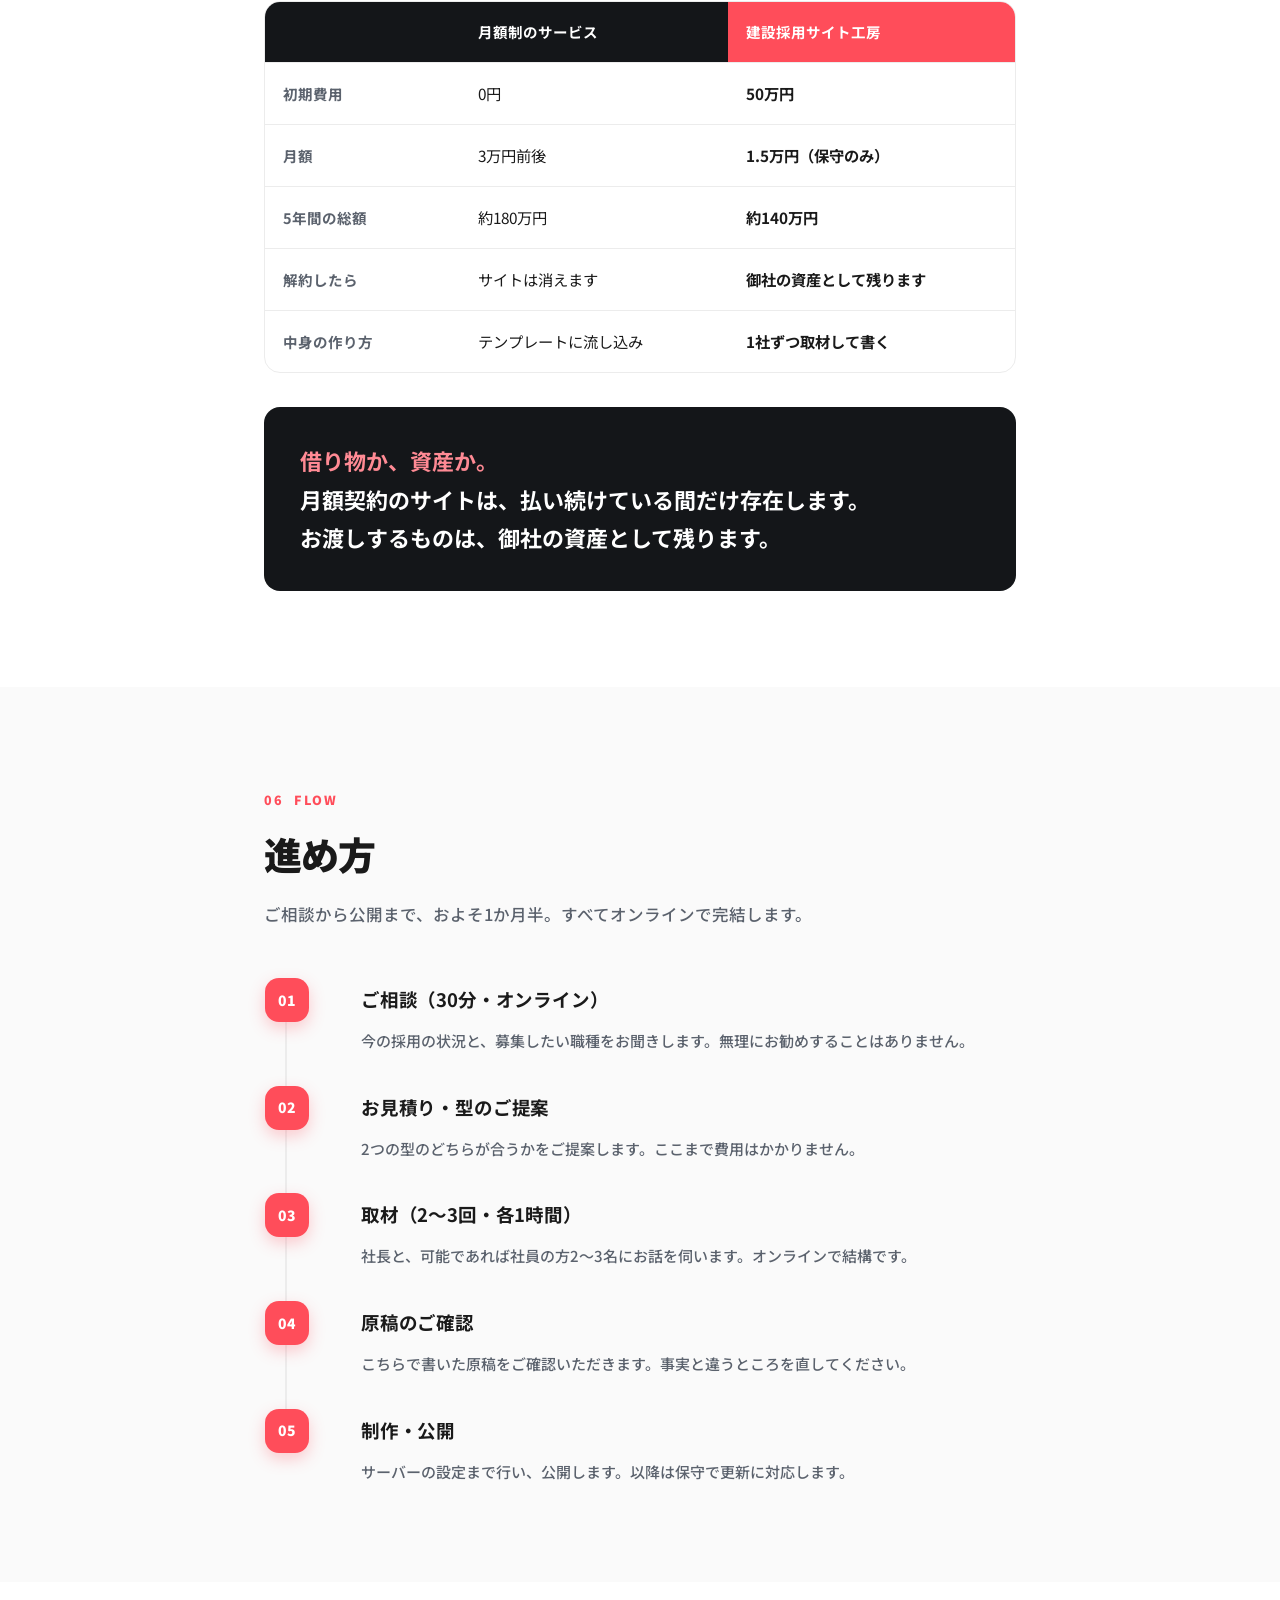
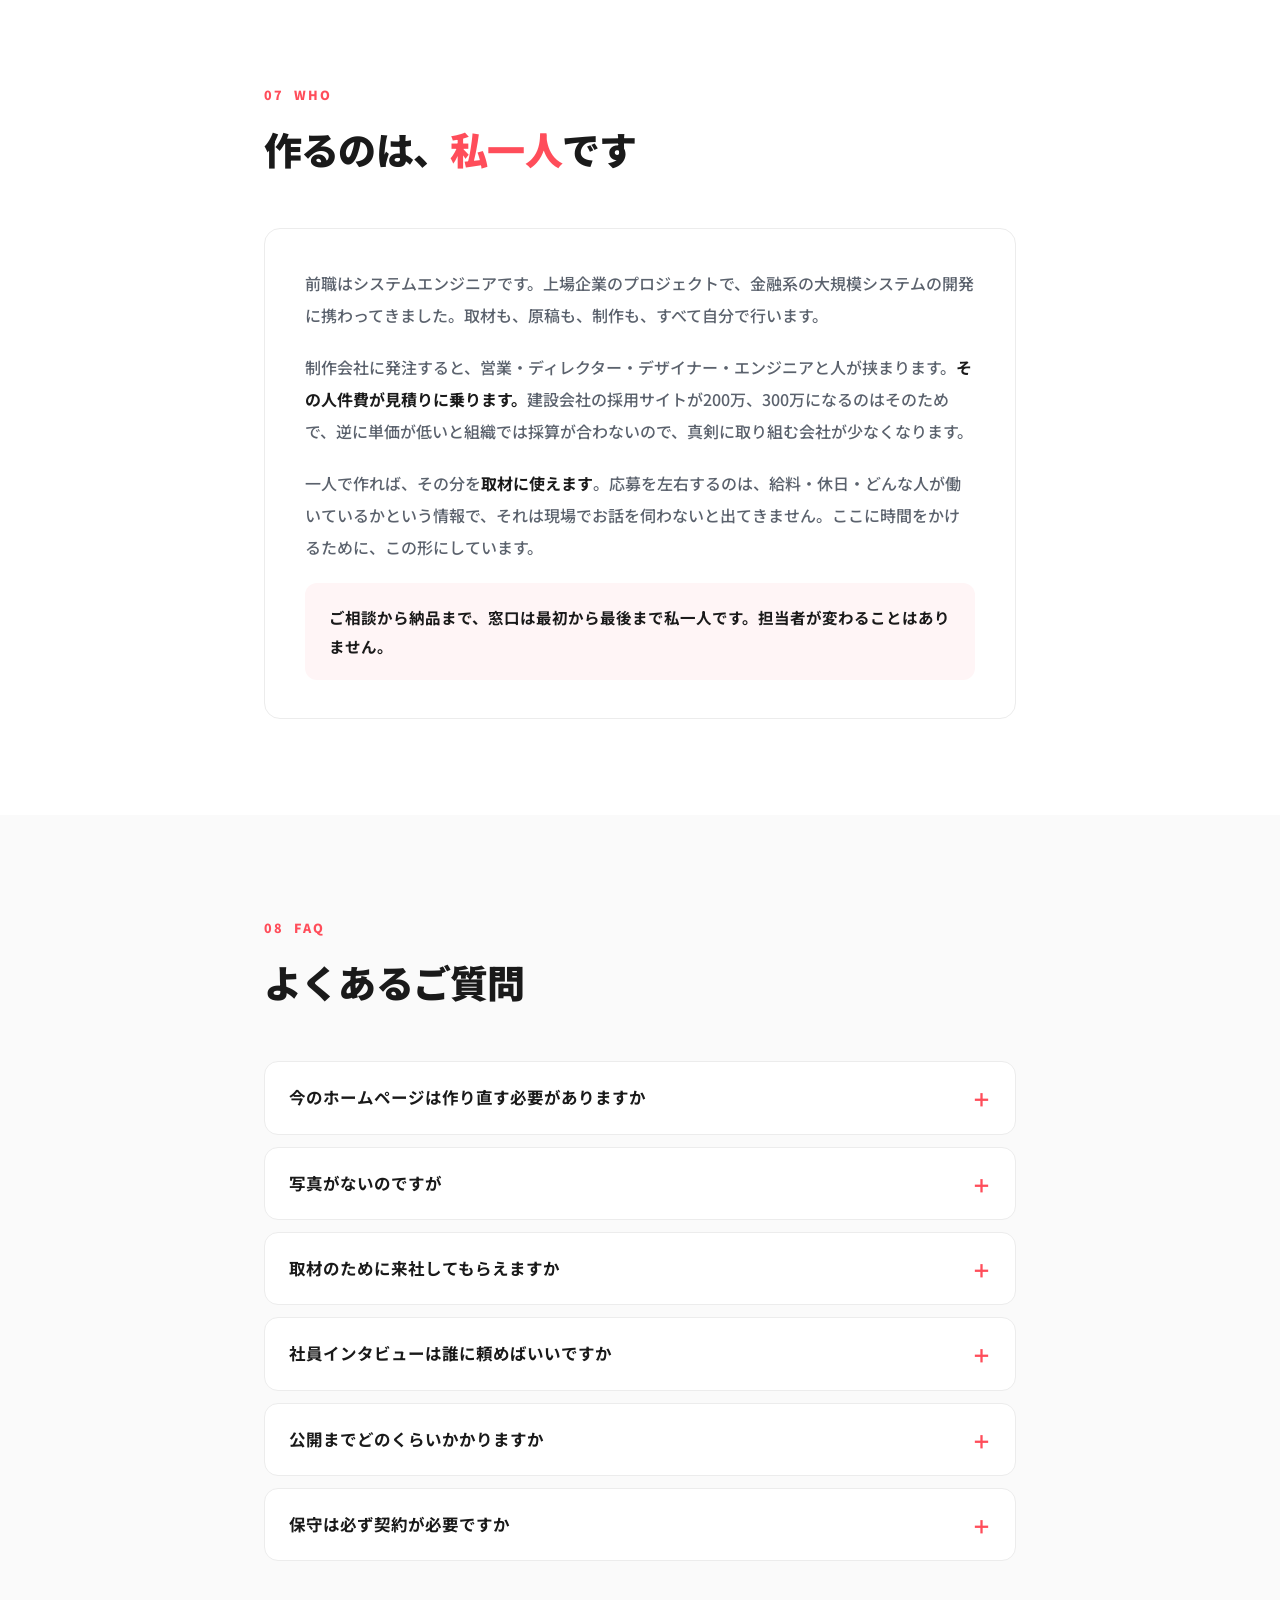
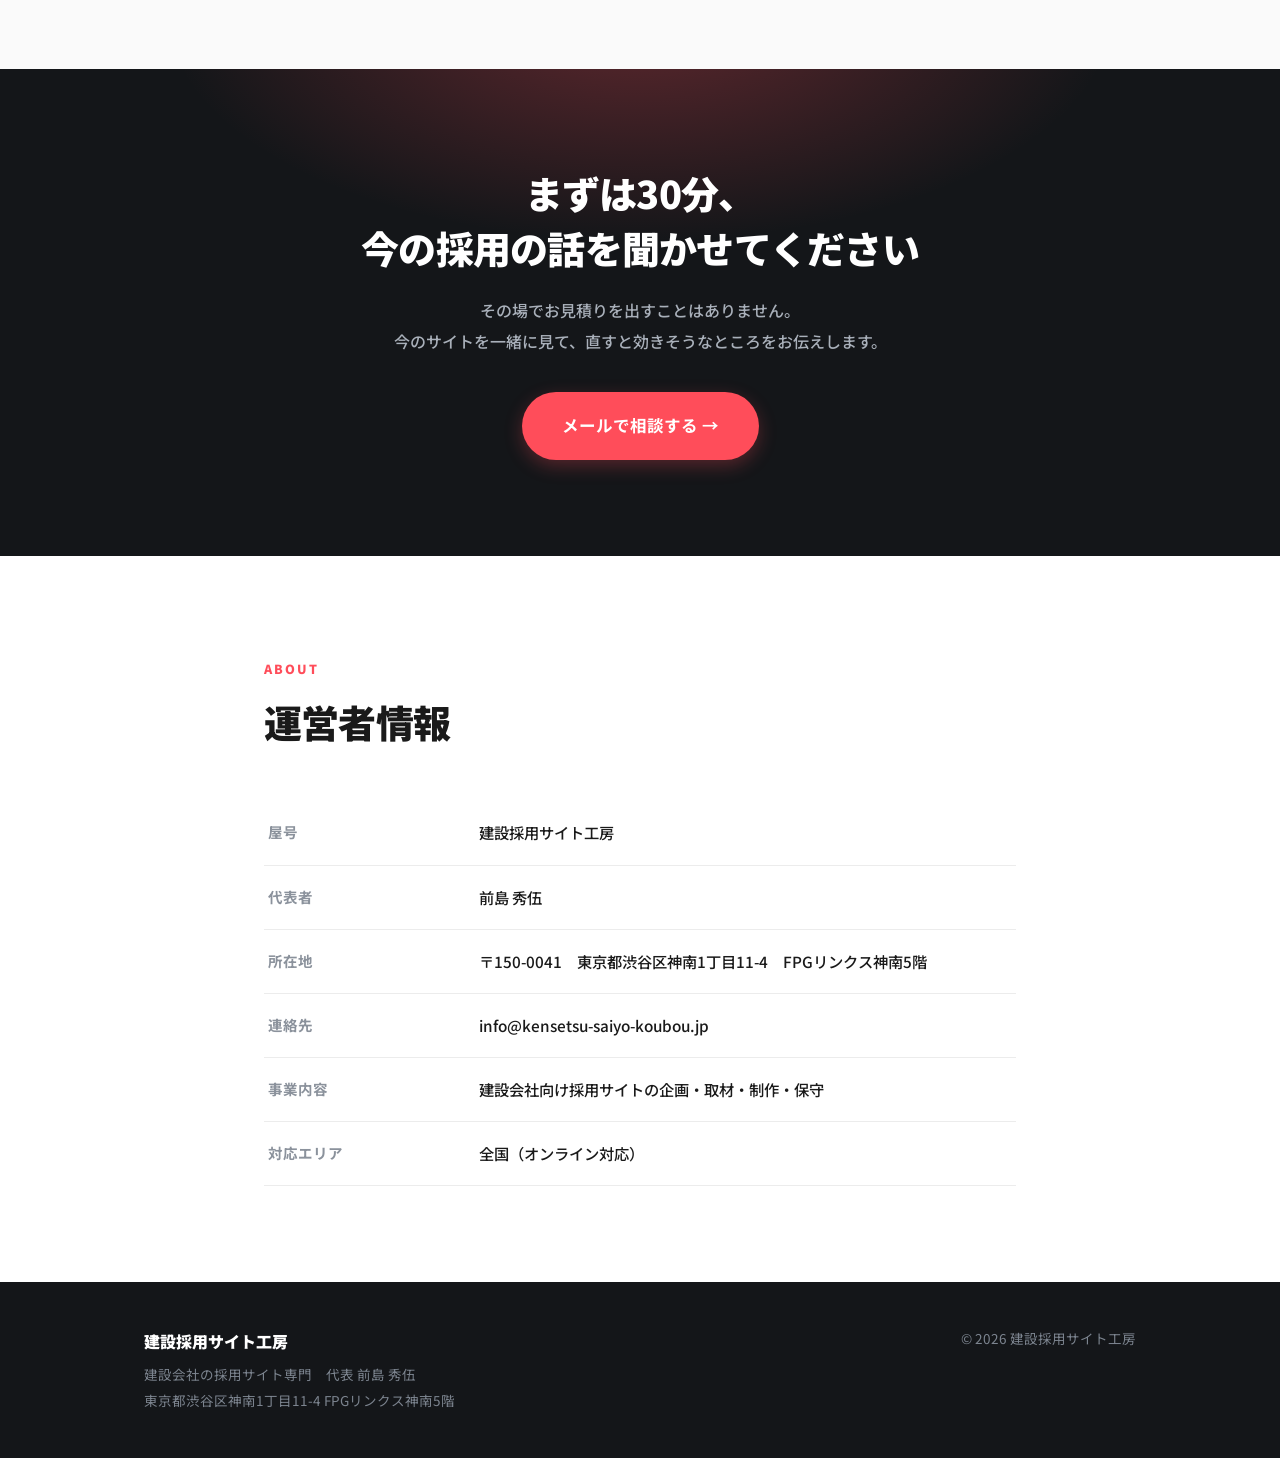
==== commit 37d34ac1: "「誰が作るのか」セクションを追加（経歴を価格の根拠として提示） Co-Authored-By: Claude Opus 5 (1M context) <noreply@anthropic.com> C" ====
--- a/index.html
+++ b/index.html
@@ -186,6 +186,15 @@
 }
 .flow p{color:var(--sub);font-size:15px;font-weight:500}
 
+/* ── who ── */
+.who{background:#fff;border:1px solid var(--line);border-radius:var(--r);padding:38px 40px}
+.who p{font-size:16px;color:var(--sub);font-weight:500;margin-bottom:20px;line-height:2}
+.who p b{color:var(--ink)}
+.who .who-note{
+  margin:0;padding:20px 24px;background:var(--tint);border-radius:12px;
+  color:var(--ink);font-weight:700;font-size:15.5px;line-height:1.85;
+}
+
 /* ── faq ── */
 details{background:#fff;border:1px solid var(--line);border-radius:14px;padding:20px 24px;margin-bottom:12px}
 details summary{
@@ -407,11 +416,27 @@
   </div>
 </section>
 
-<!-- 07 FAQ -->
+<!-- 07 誰が作るか -->
 <section>
   <div class="wrap narrow">
     <div class="sec-head">
-      <span class="sec-no">07 &nbsp;FAQ</span>
+      <span class="sec-no">07 &nbsp;WHO</span>
+      <h2>作るのは、<em>私一人</em>です</h2>
+    </div>
+    <div class="who">
+      <p>前職はシステムエンジニアです。上場企業のプロジェクトで、金融系の大規模システムの開発に携わってきました。取材も、原稿も、制作も、すべて自分で行います。</p>
+      <p>制作会社に発注すると、営業・ディレクター・デザイナー・エンジニアと人が挟まります。<b>その人件費が見積りに乗ります。</b>建設会社の採用サイトが200万、300万になるのはそのためで、逆に単価が低いと組織では採算が合わないので、真剣に取り組む会社が少なくなります。</p>
+      <p>一人で作れば、その分を<b>取材に使えます</b>。応募を左右するのは、給料・休日・どんな人が働いているかという情報で、それは現場でお話を伺わないと出てきません。ここに時間をかけるために、この形にしています。</p>
+      <p class="who-note">ご相談から納品まで、窓口は最初から最後まで私一人です。担当者が変わることはありません。</p>
+    </div>
+  </div>
+</section>
+
+<!-- 08 FAQ -->
+<section class="alt">
+  <div class="wrap narrow">
+    <div class="sec-head">
+      <span class="sec-no">08 &nbsp;FAQ</span>
       <h2>よくあるご質問</h2>
     </div>
     <details><summary>今のホームページは作り直す必要がありますか</summary><p>ありません。採用サイトは別に立ち上げますので、今お使いのサイトには一切手を加えません。管理している制作会社と連絡が取れない場合でも問題ありません。</p></details>
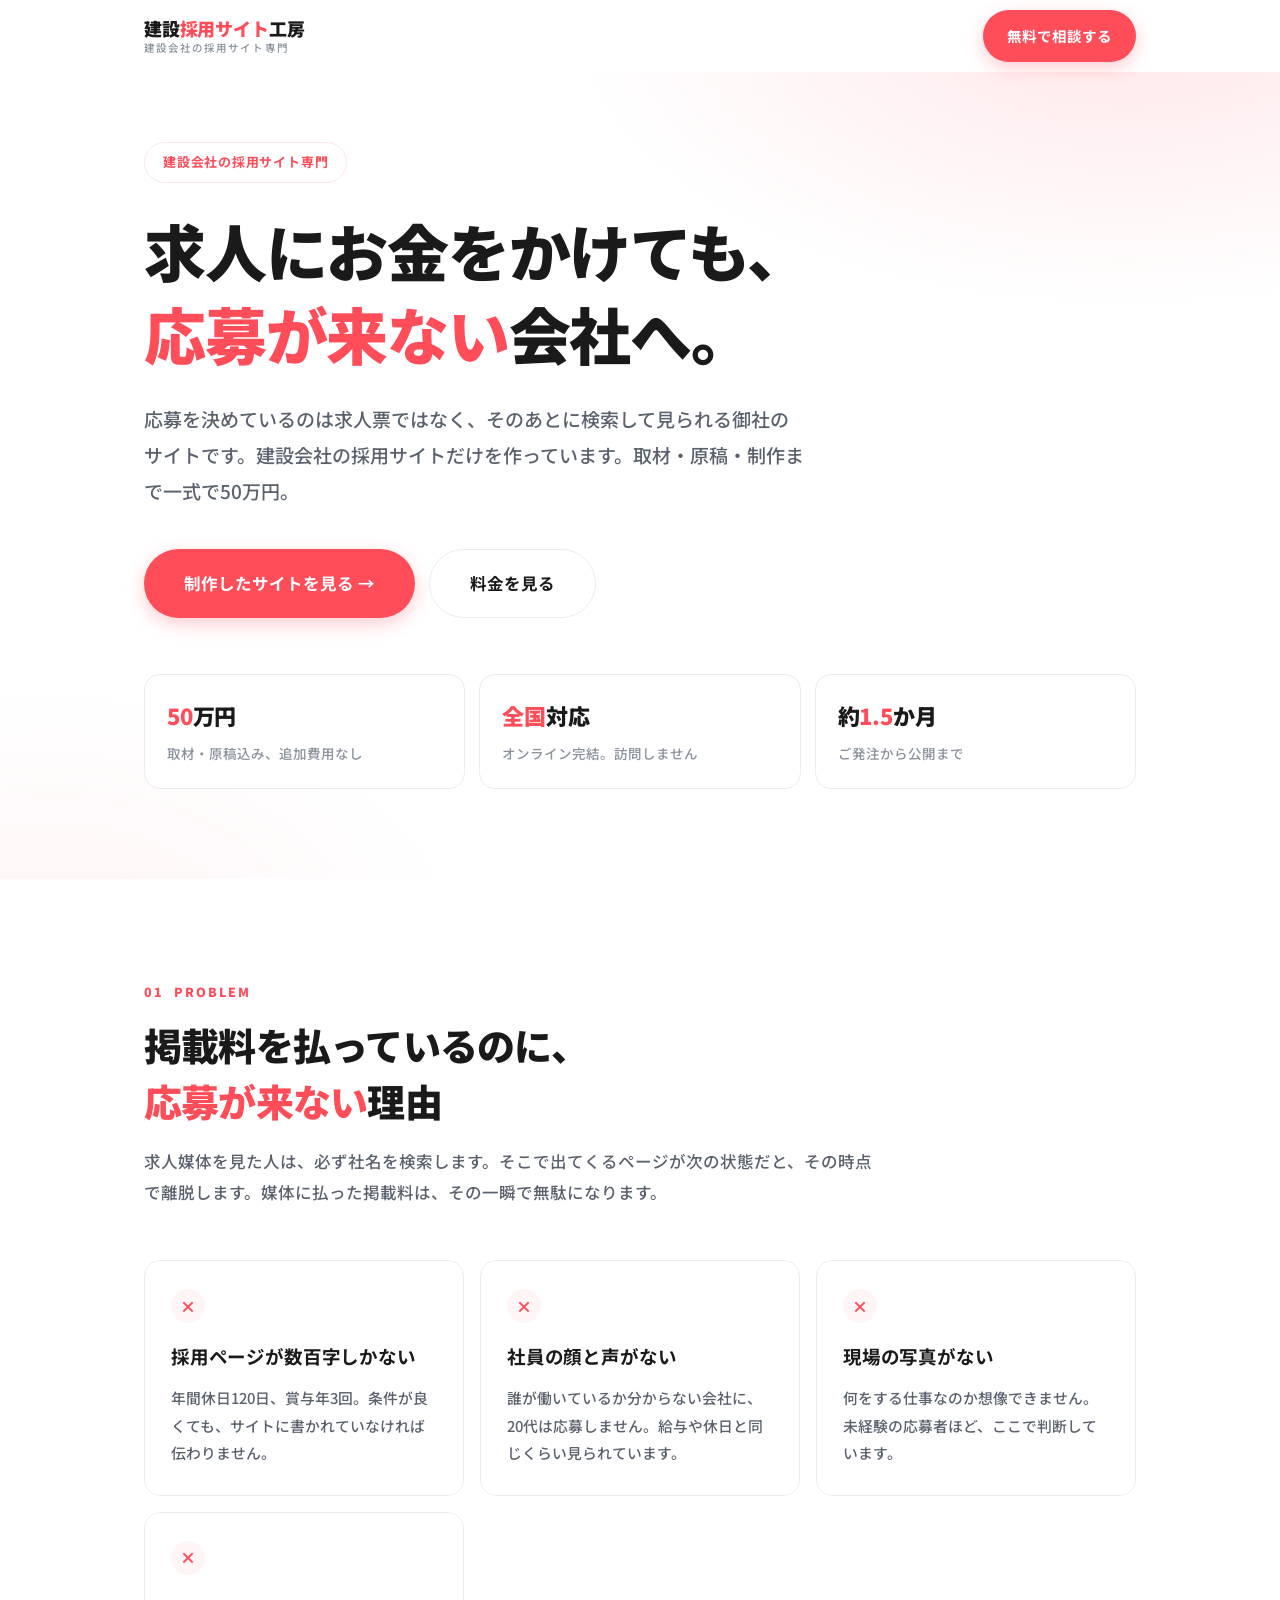
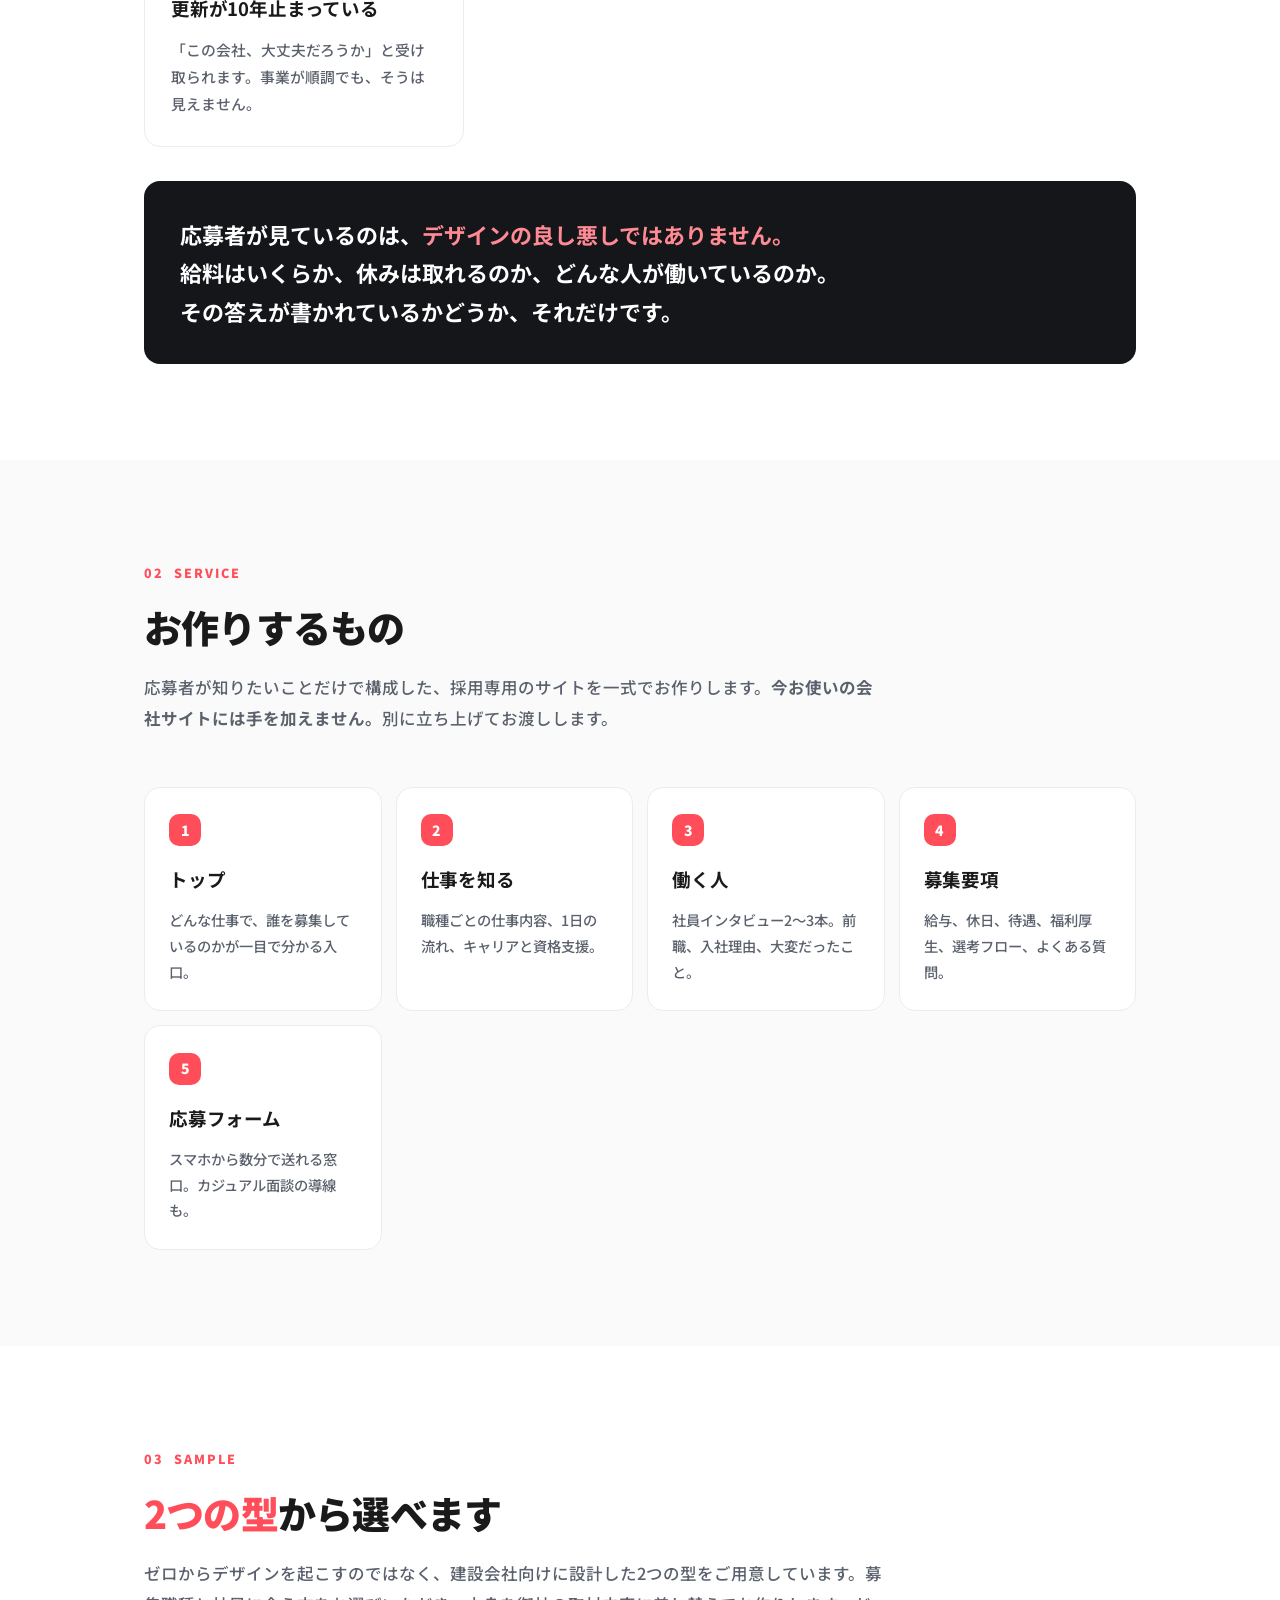
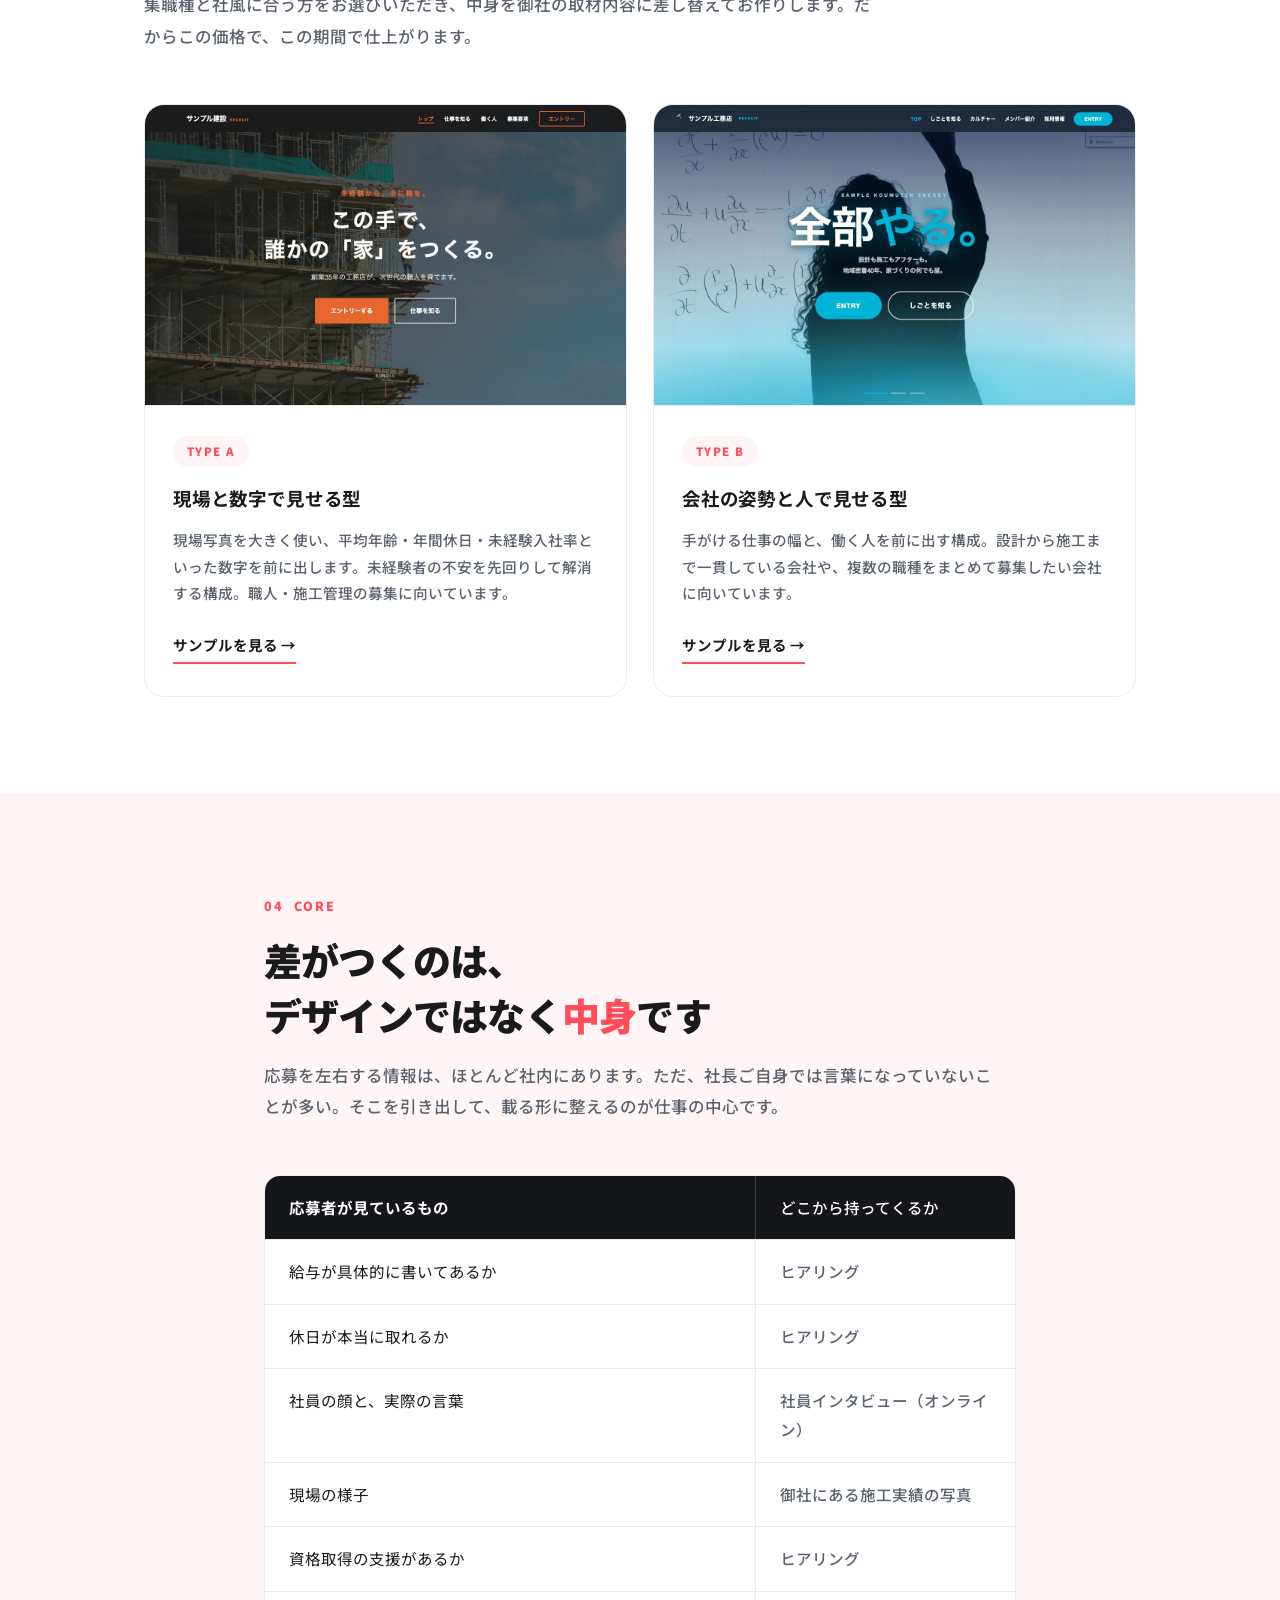
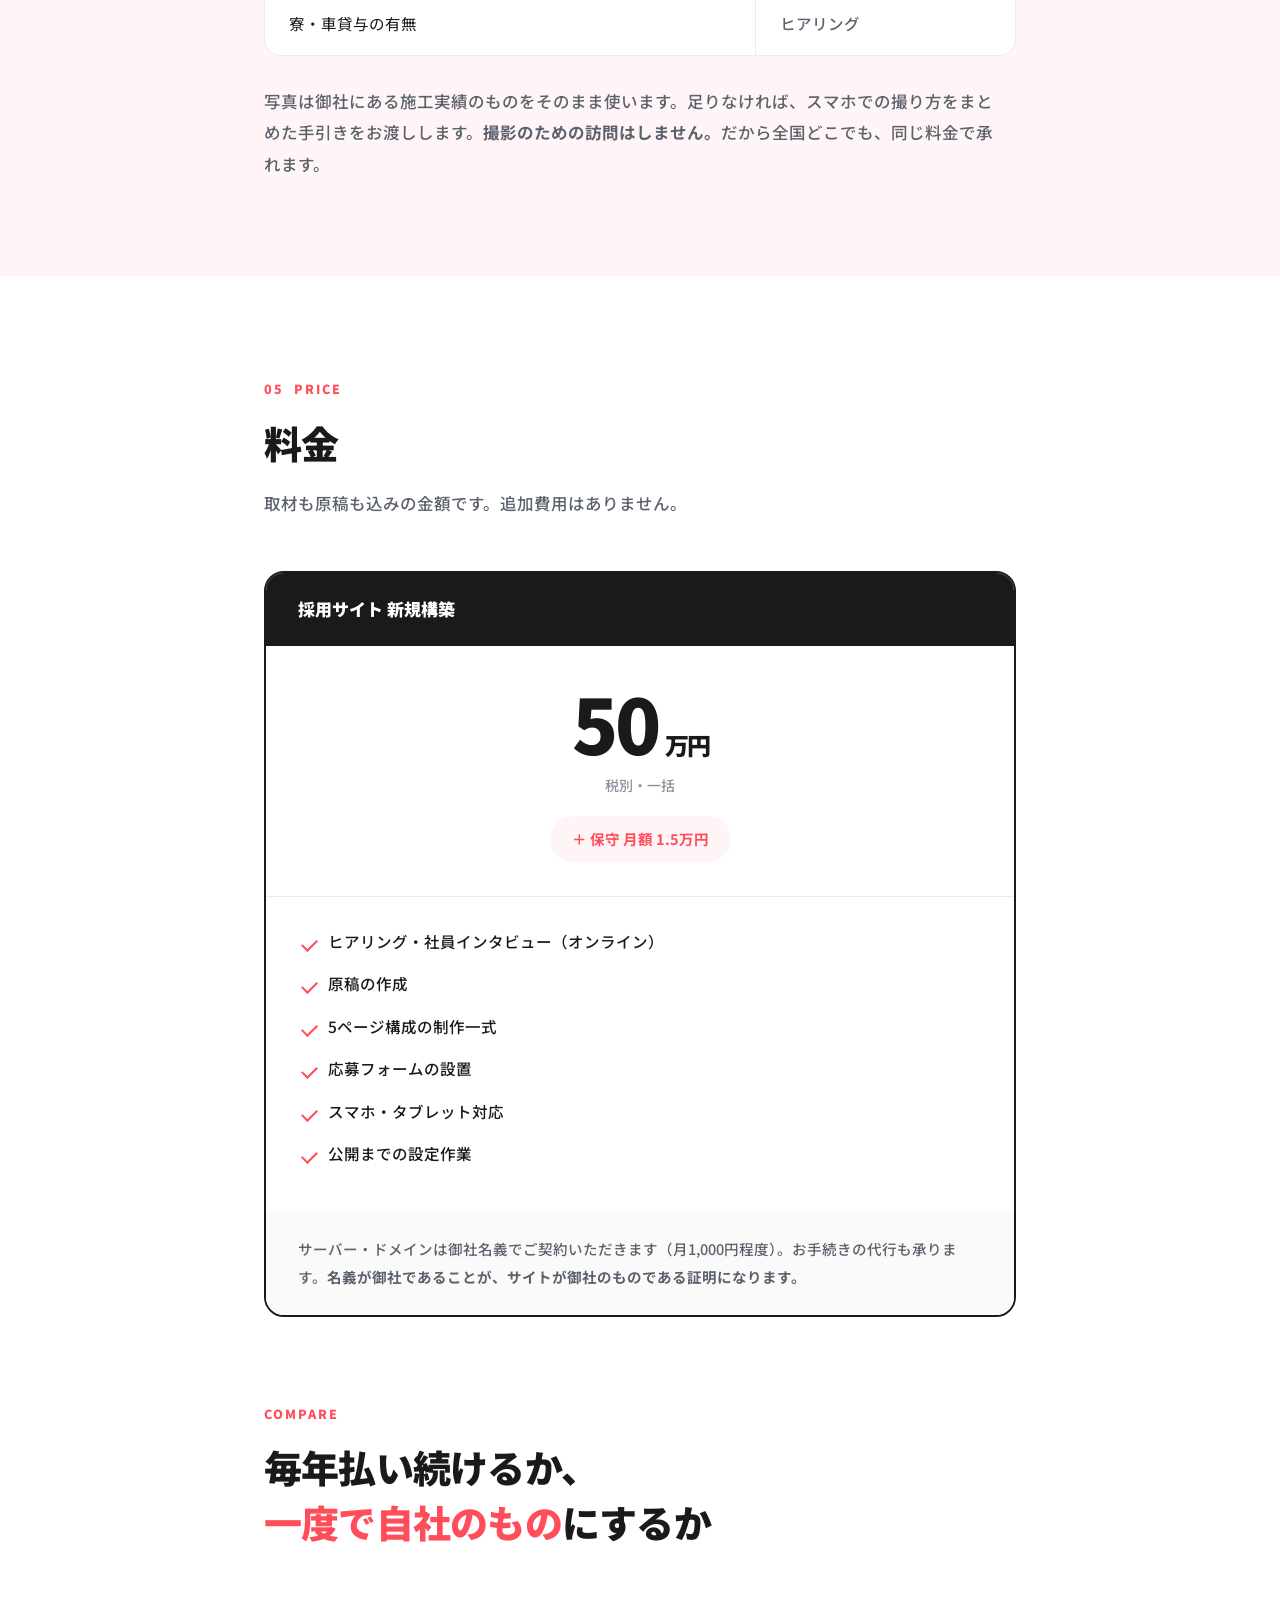
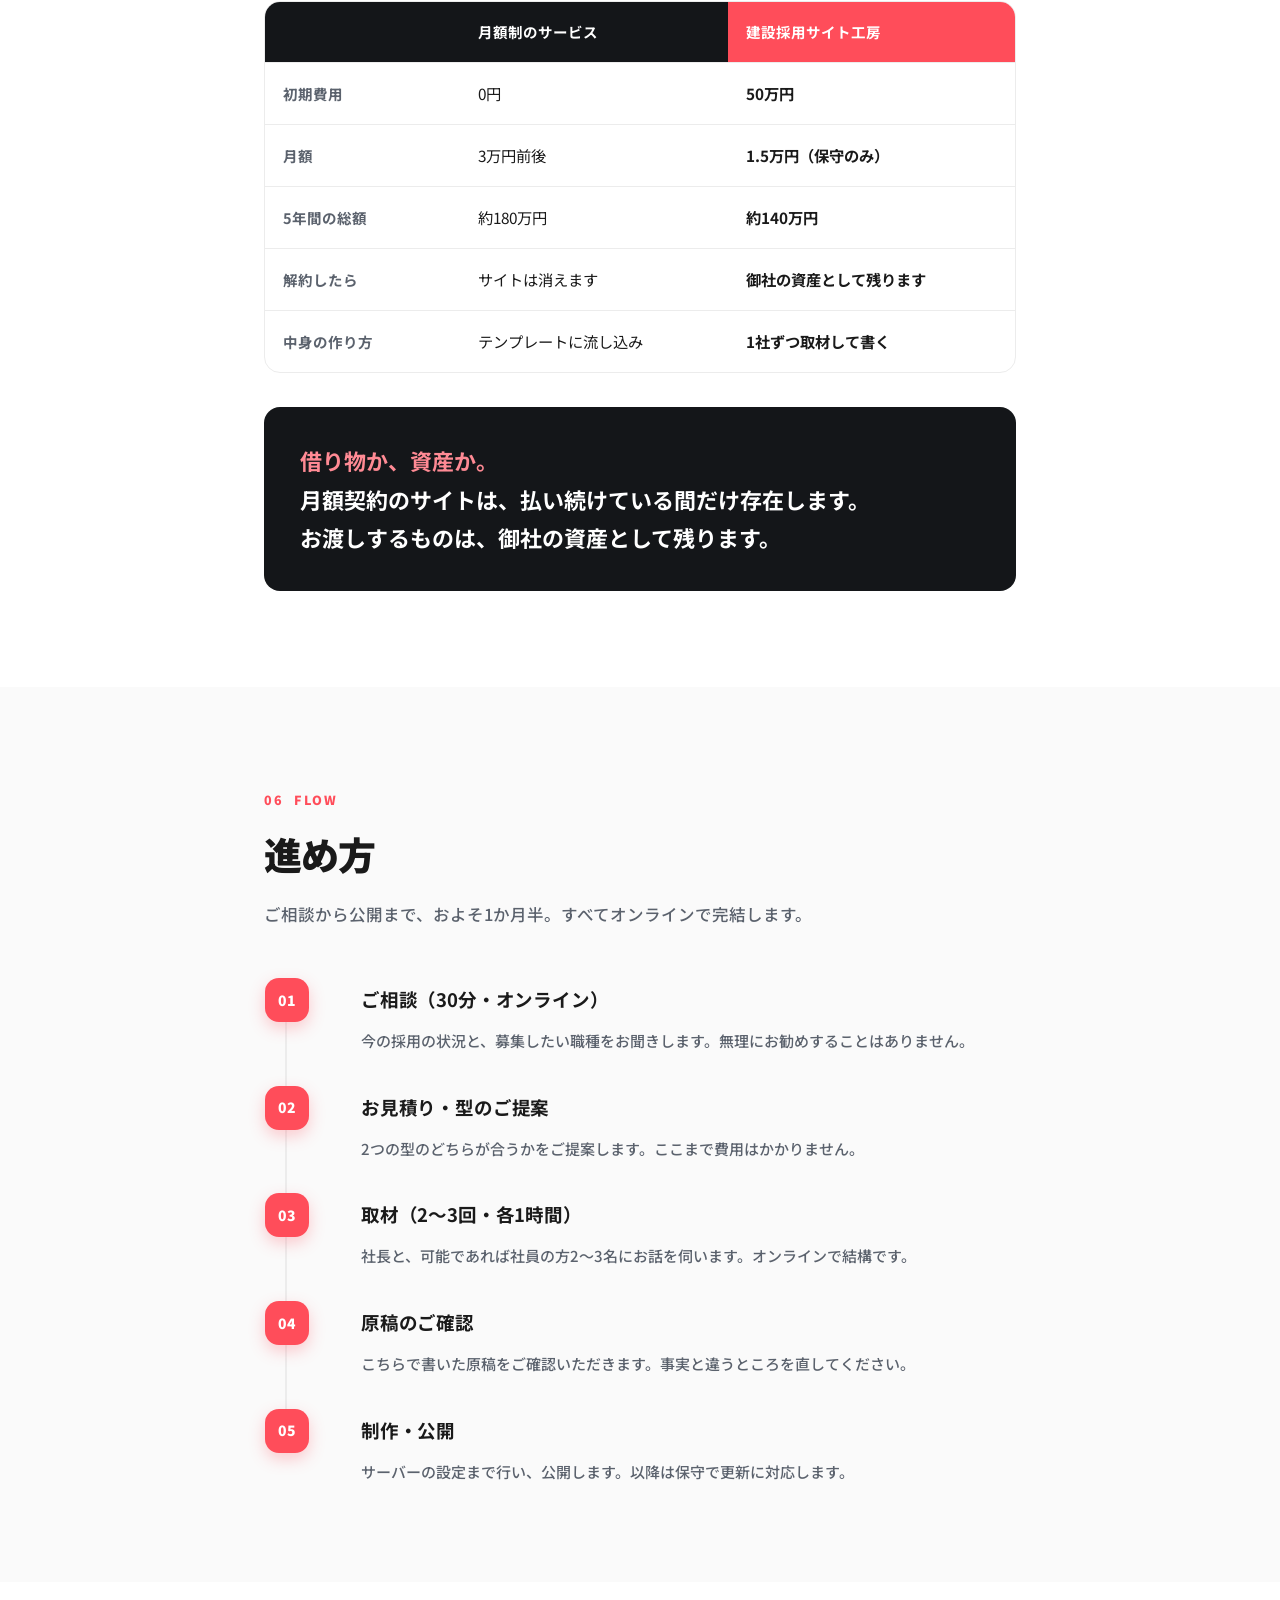
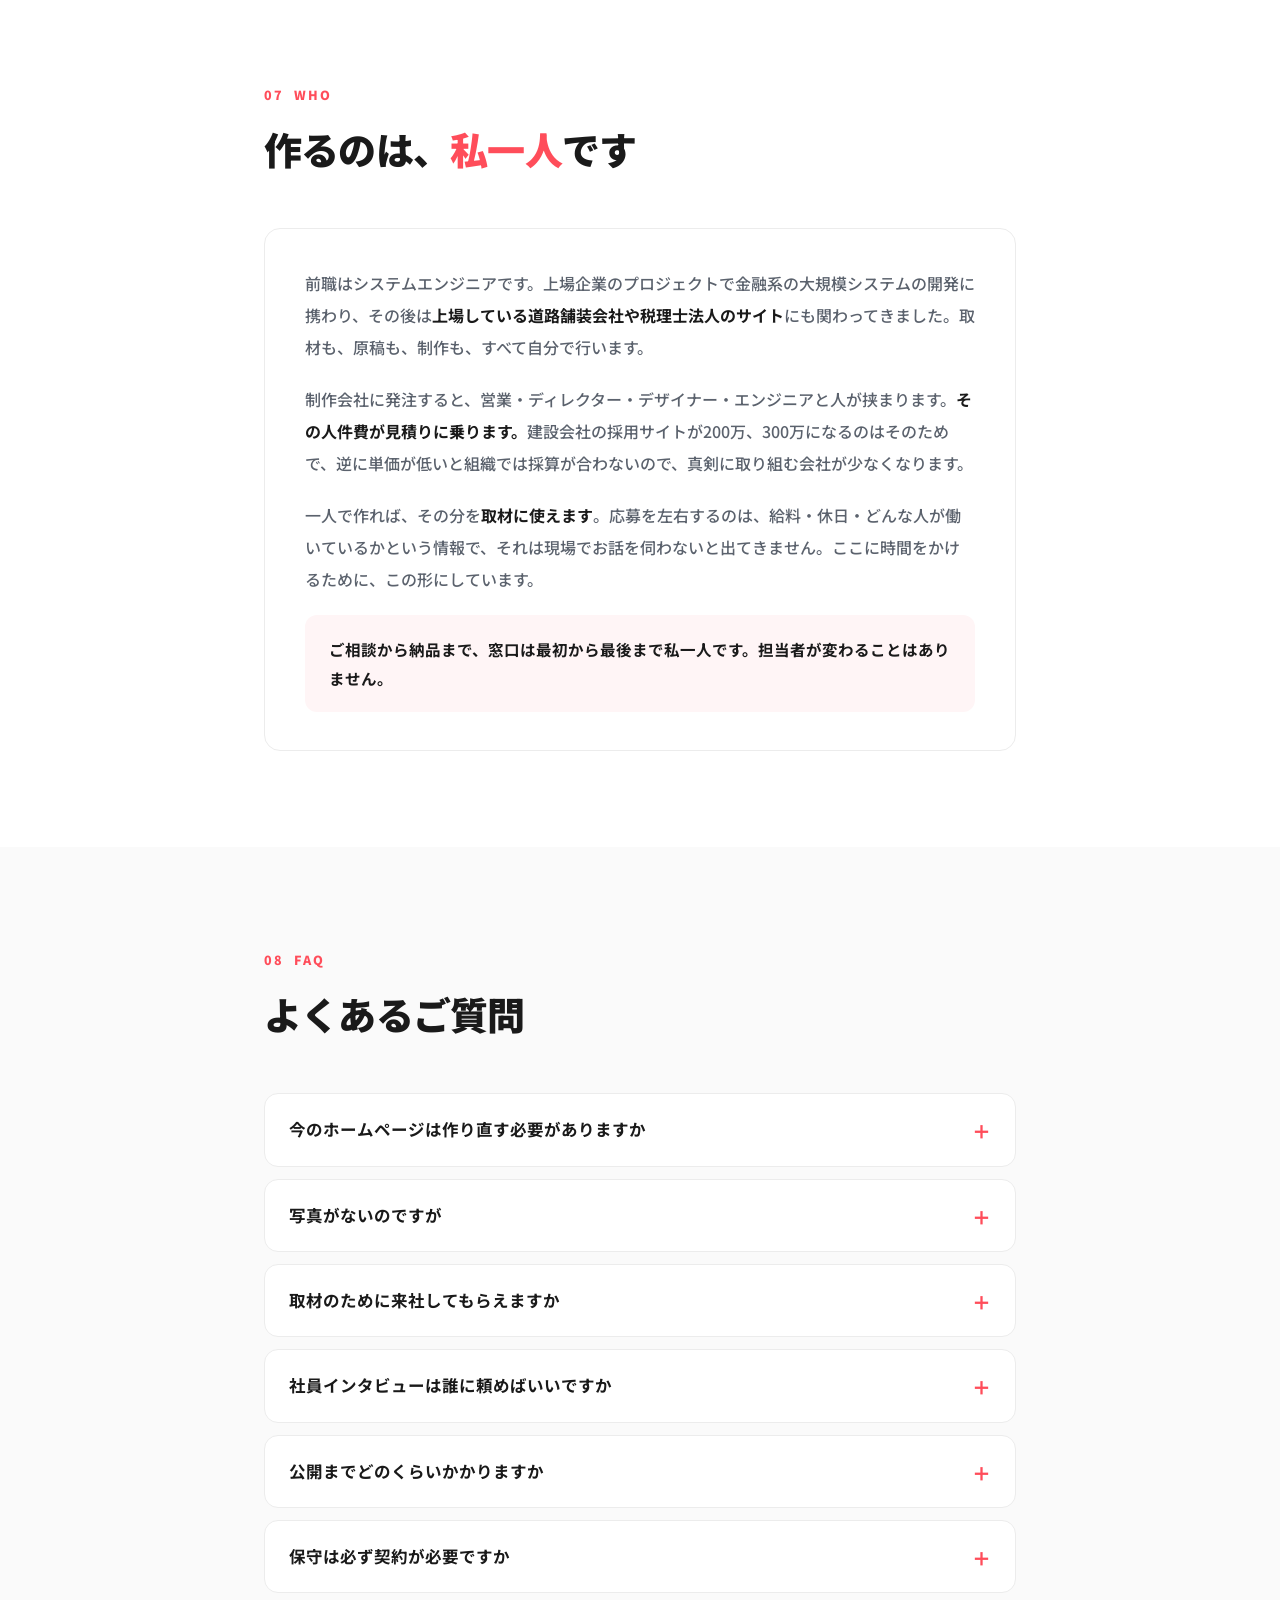
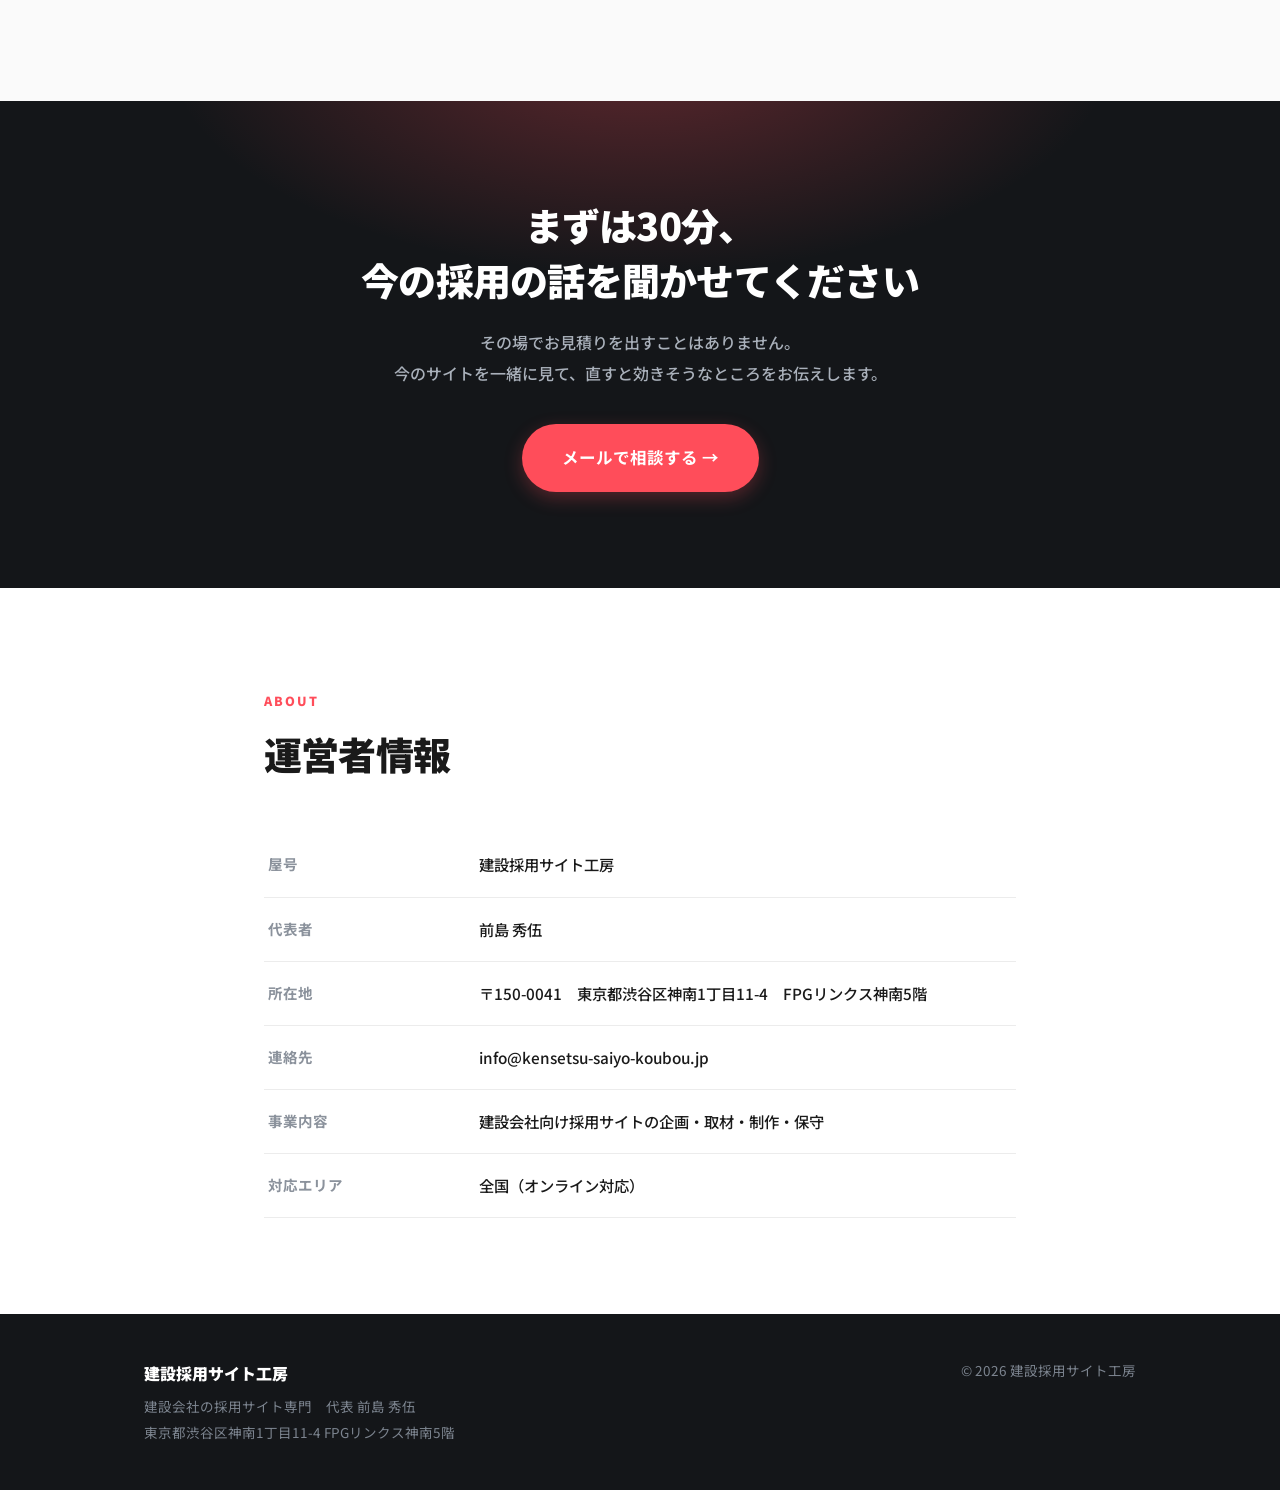
==== commit 8a522b78: "経歴に道路舗装会社・税理士法人のサイト実績を追加（社名なしの安全表記） Co-Authored-By: Claude Opus 5 (1M context) <noreply@anthropic.co" ====
--- a/index.html
+++ b/index.html
@@ -424,7 +424,7 @@
       <h2>作るのは、<em>私一人</em>です</h2>
     </div>
     <div class="who">
-      <p>前職はシステムエンジニアです。上場企業のプロジェクトで、金融系の大規模システムの開発に携わってきました。取材も、原稿も、制作も、すべて自分で行います。</p>
+      <p>前職はシステムエンジニアです。上場企業のプロジェクトで金融系の大規模システムの開発に携わり、その後は<b>上場している道路舗装会社や税理士法人のサイト</b>にも関わってきました。取材も、原稿も、制作も、すべて自分で行います。</p>
       <p>制作会社に発注すると、営業・ディレクター・デザイナー・エンジニアと人が挟まります。<b>その人件費が見積りに乗ります。</b>建設会社の採用サイトが200万、300万になるのはそのためで、逆に単価が低いと組織では採算が合わないので、真剣に取り組む会社が少なくなります。</p>
       <p>一人で作れば、その分を<b>取材に使えます</b>。応募を左右するのは、給料・休日・どんな人が働いているかという情報で、それは現場でお話を伺わないと出てきません。ここに時間をかけるために、この形にしています。</p>
       <p class="who-note">ご相談から納品まで、窓口は最初から最後まで私一人です。担当者が変わることはありません。</p>
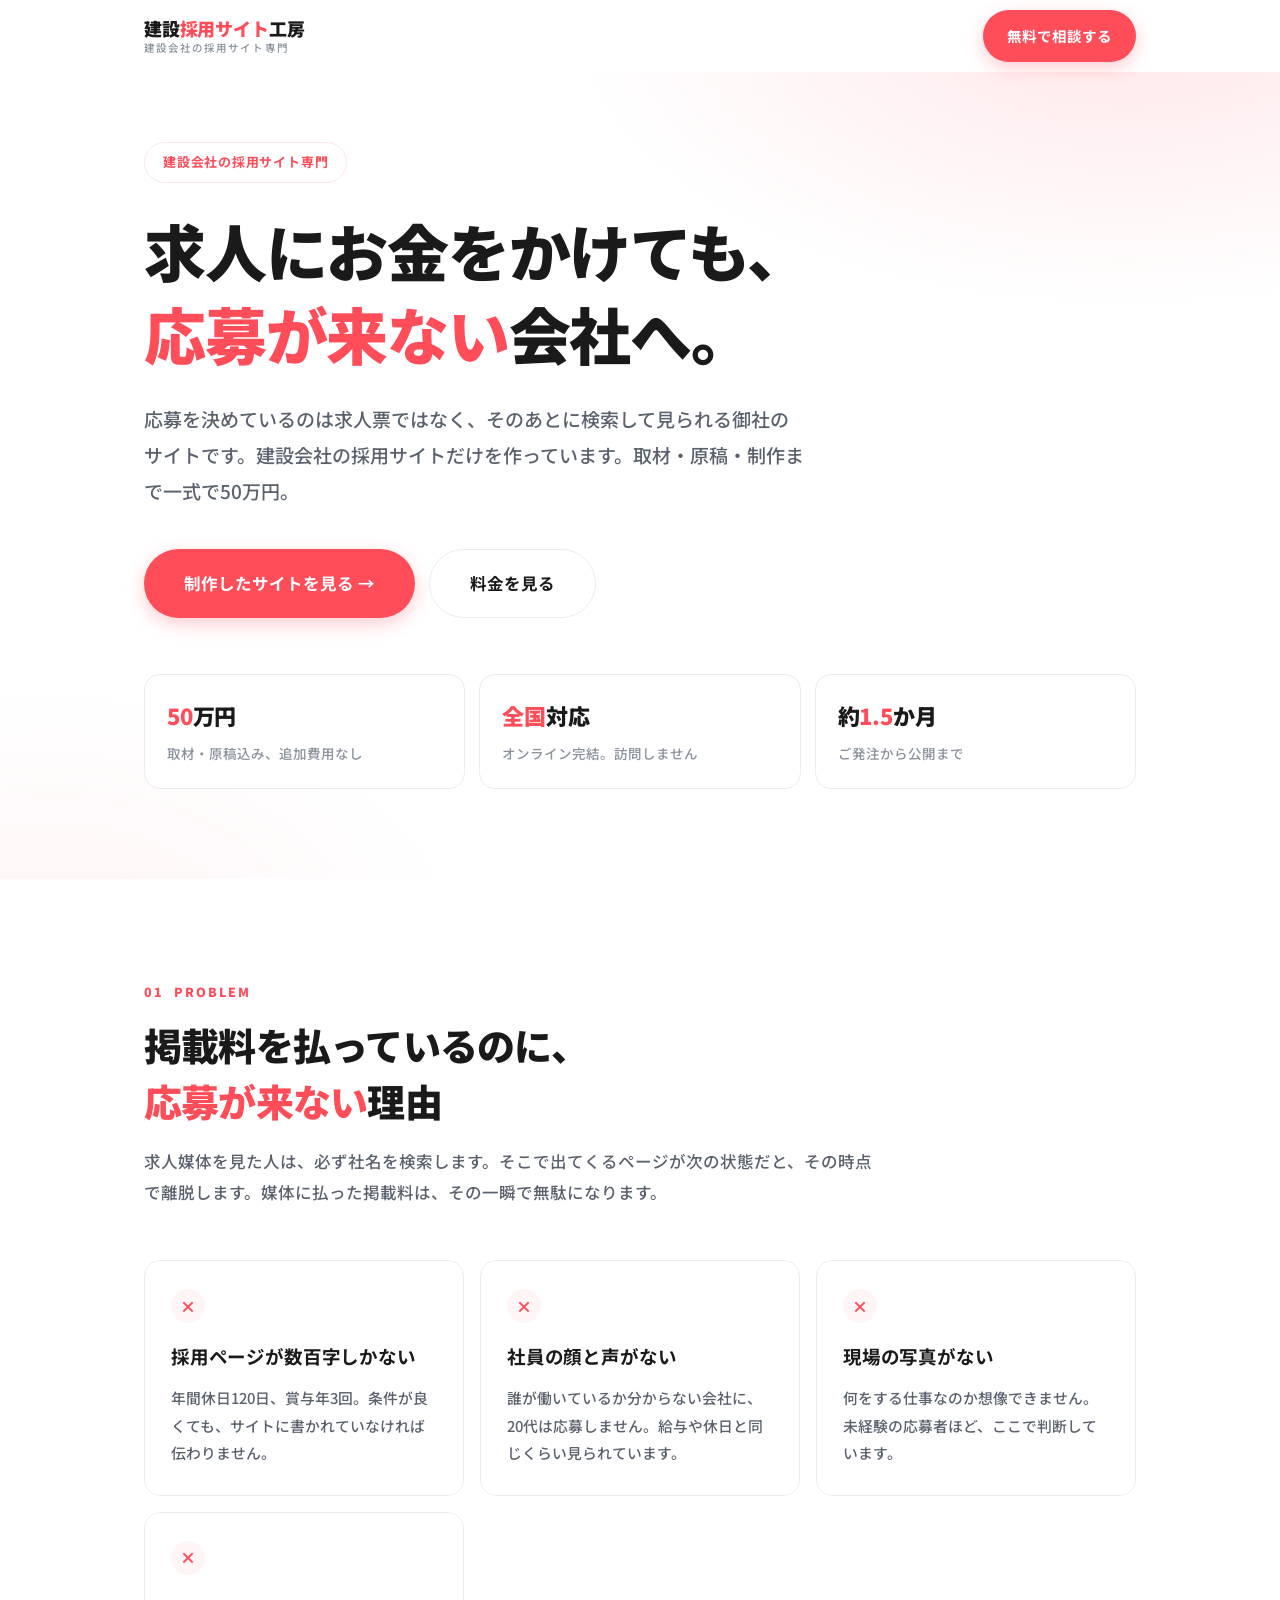
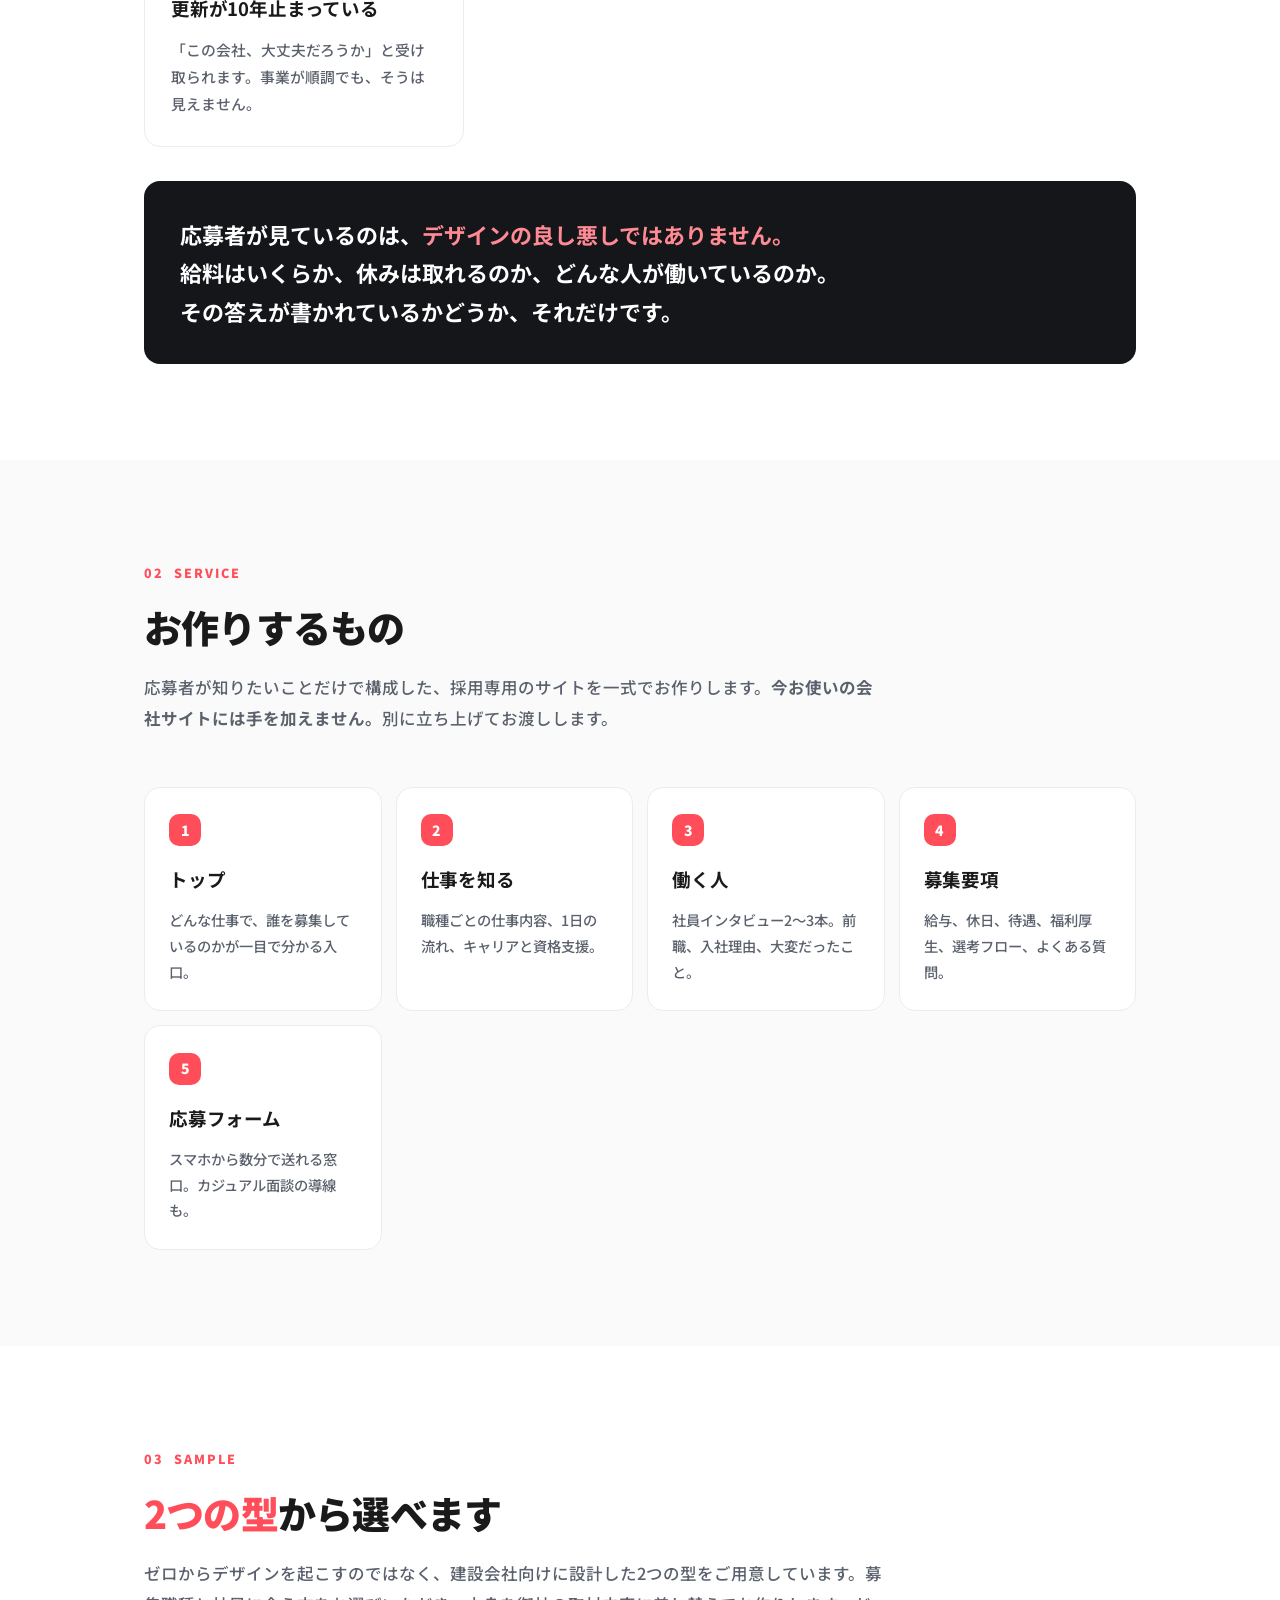
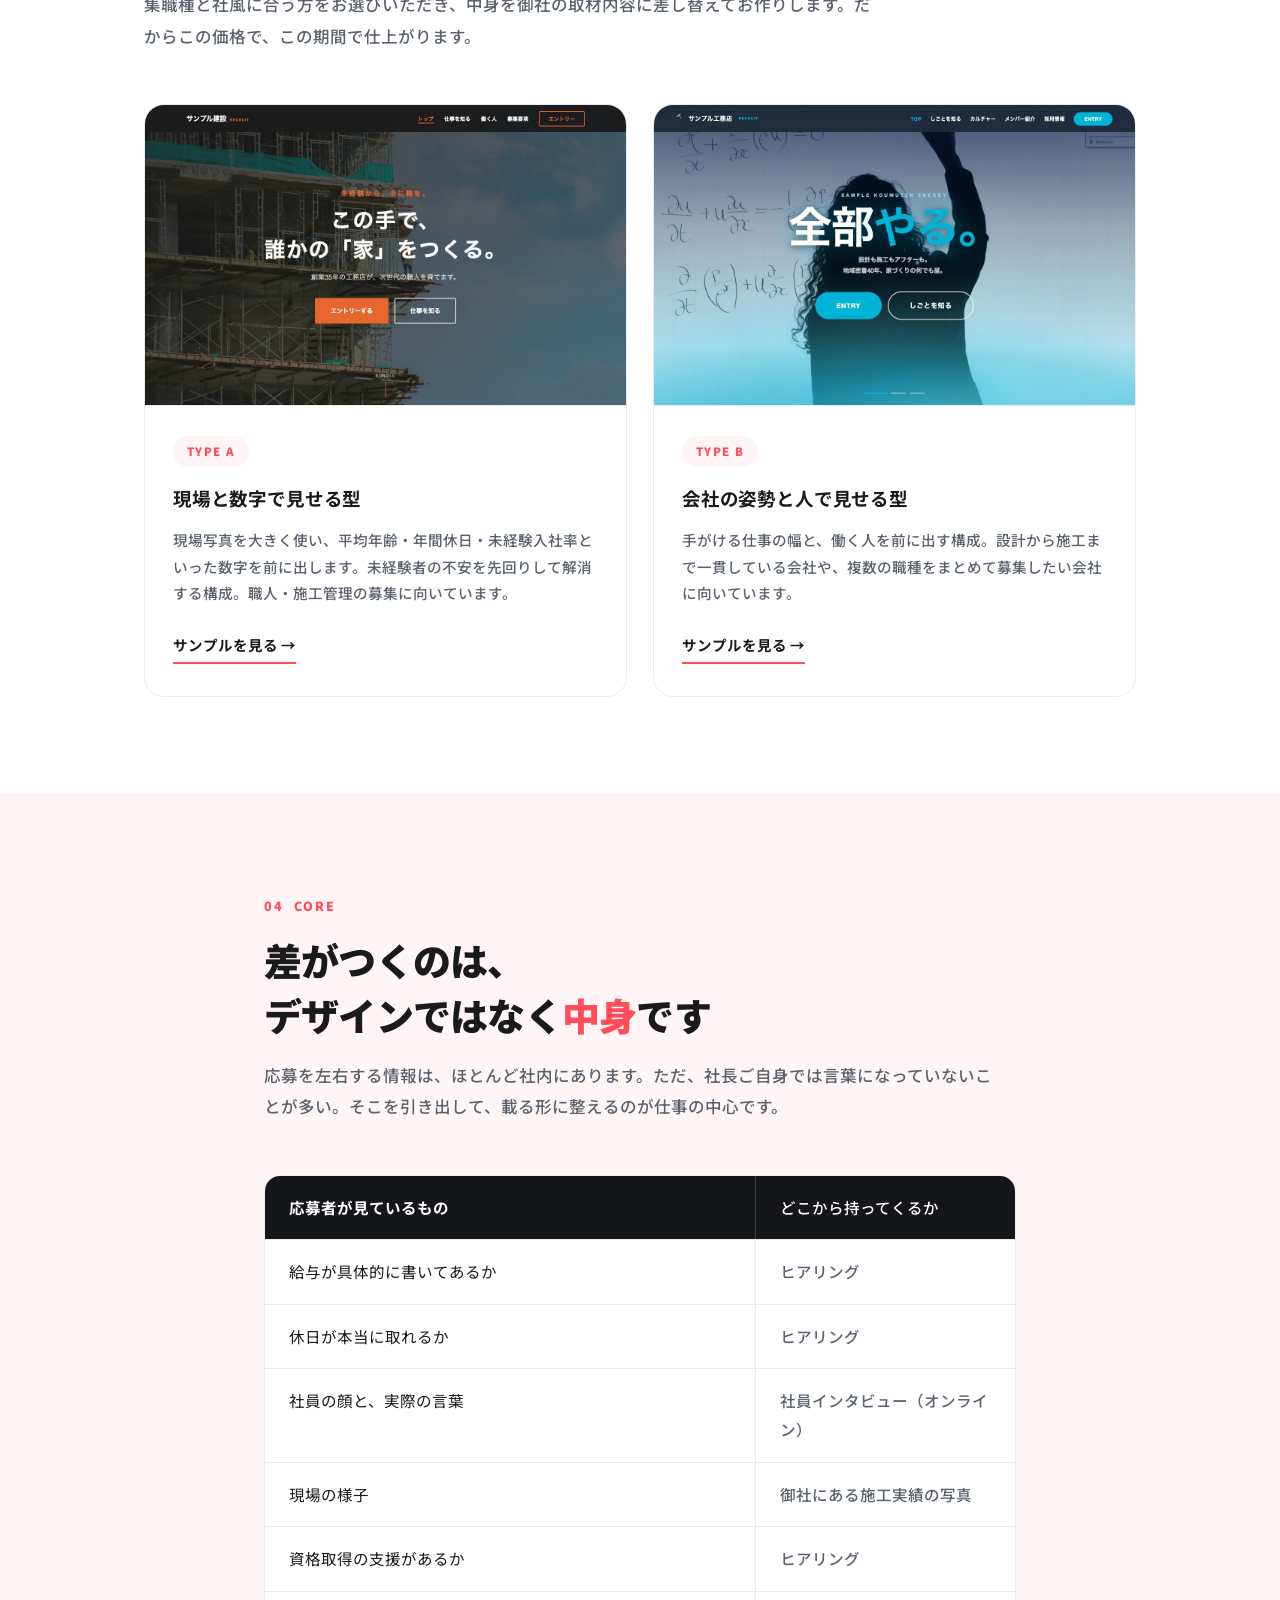
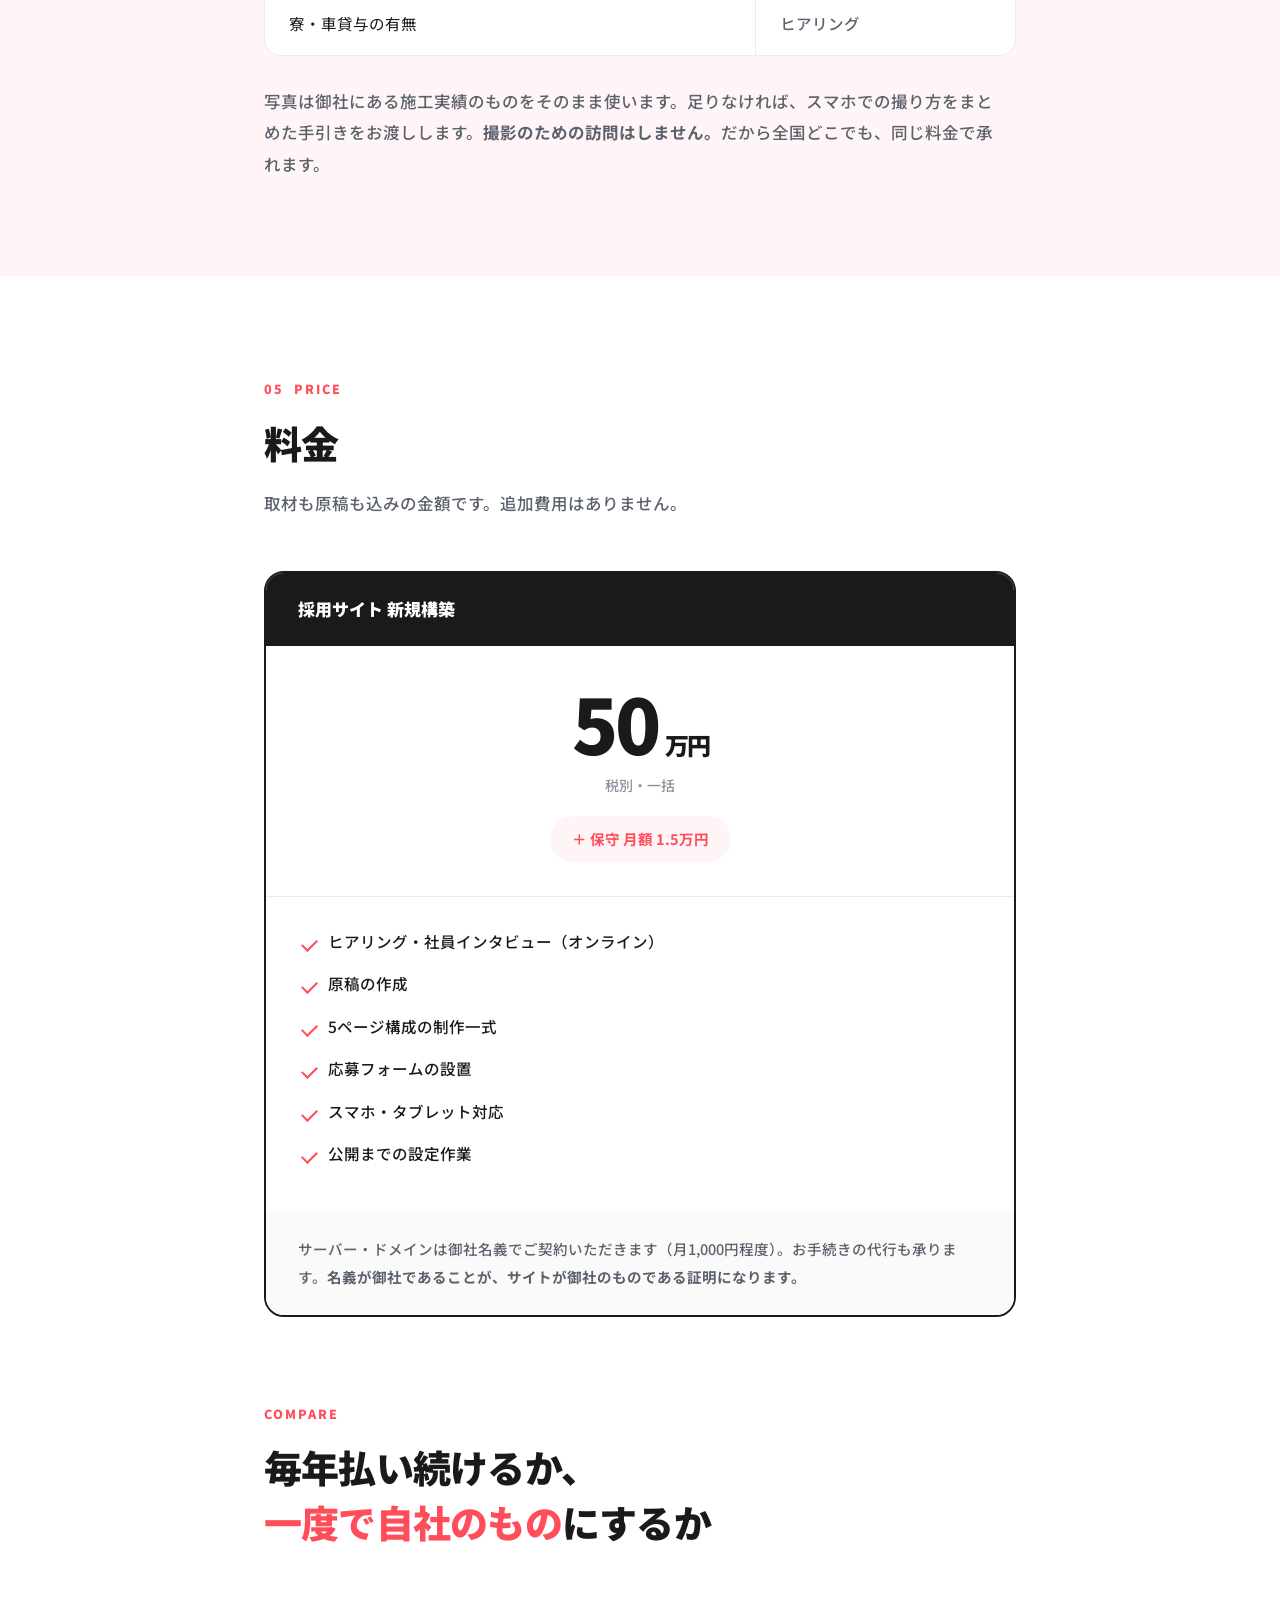
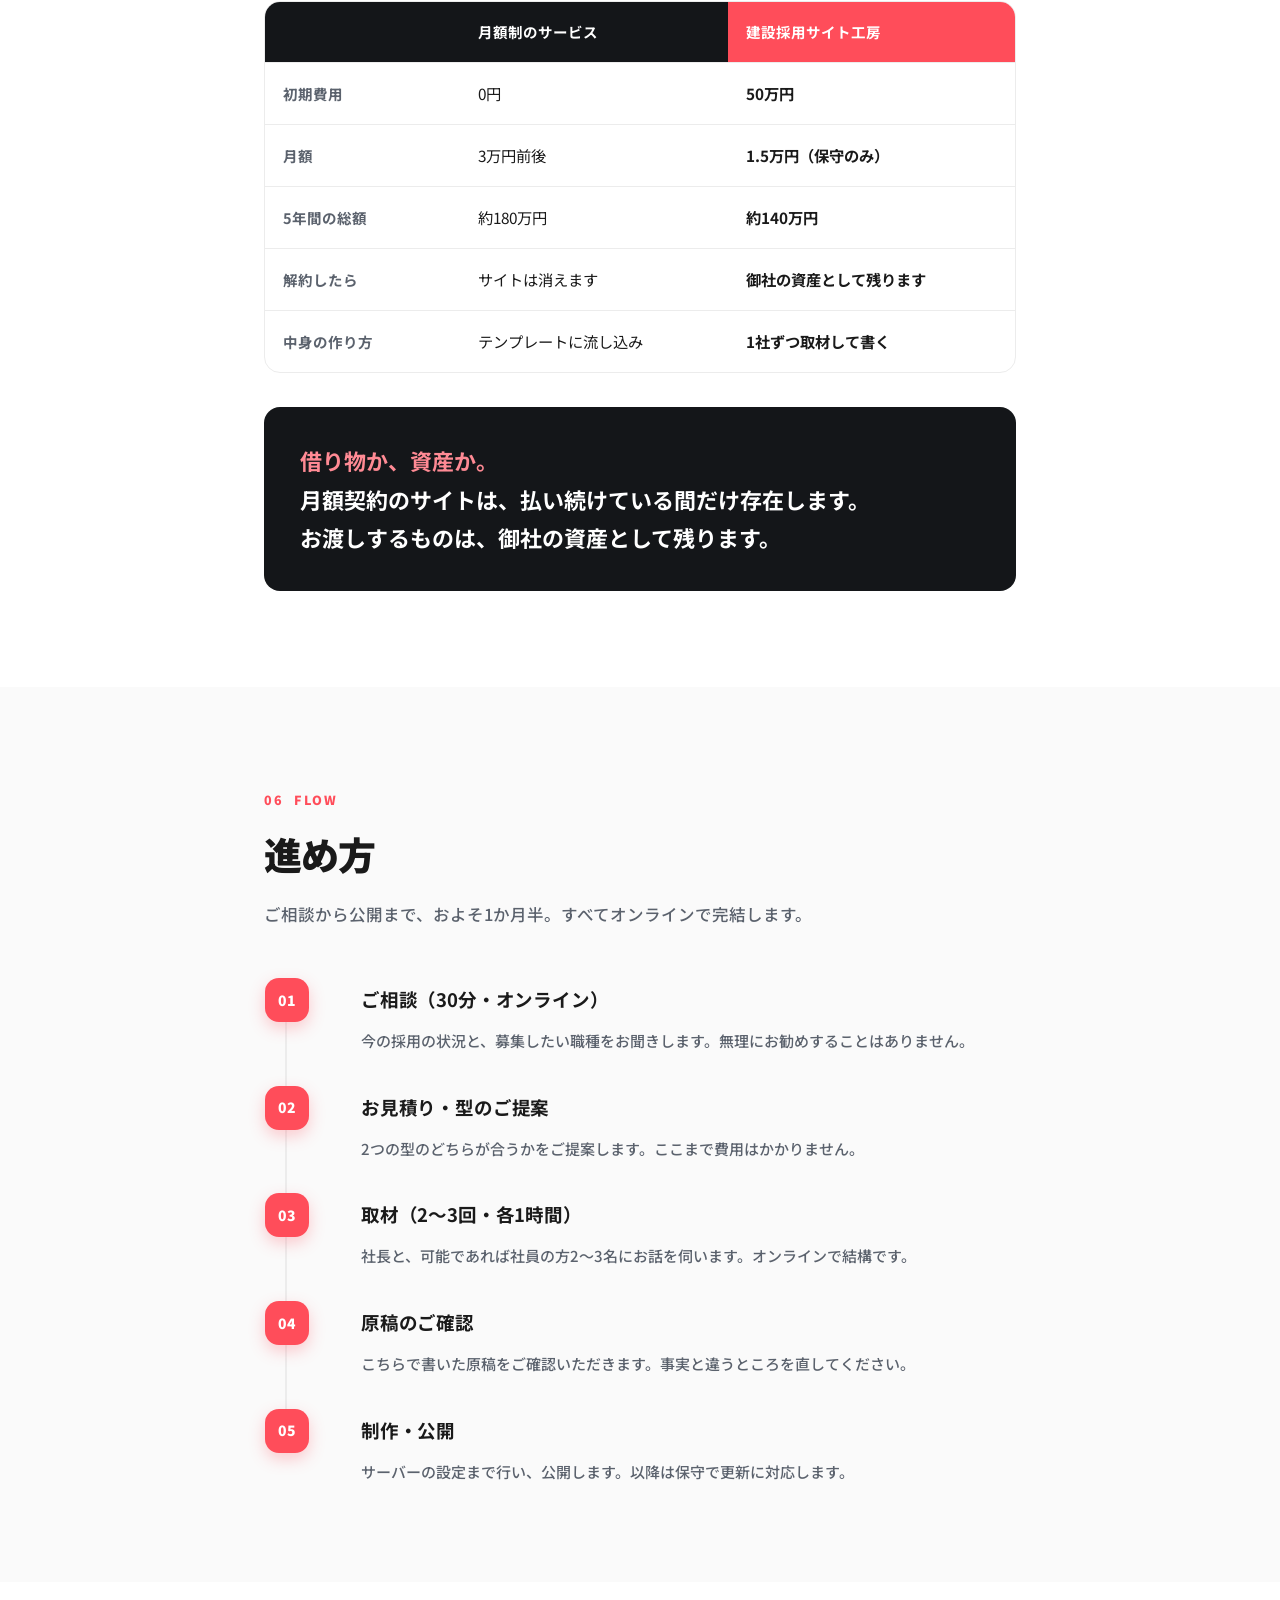
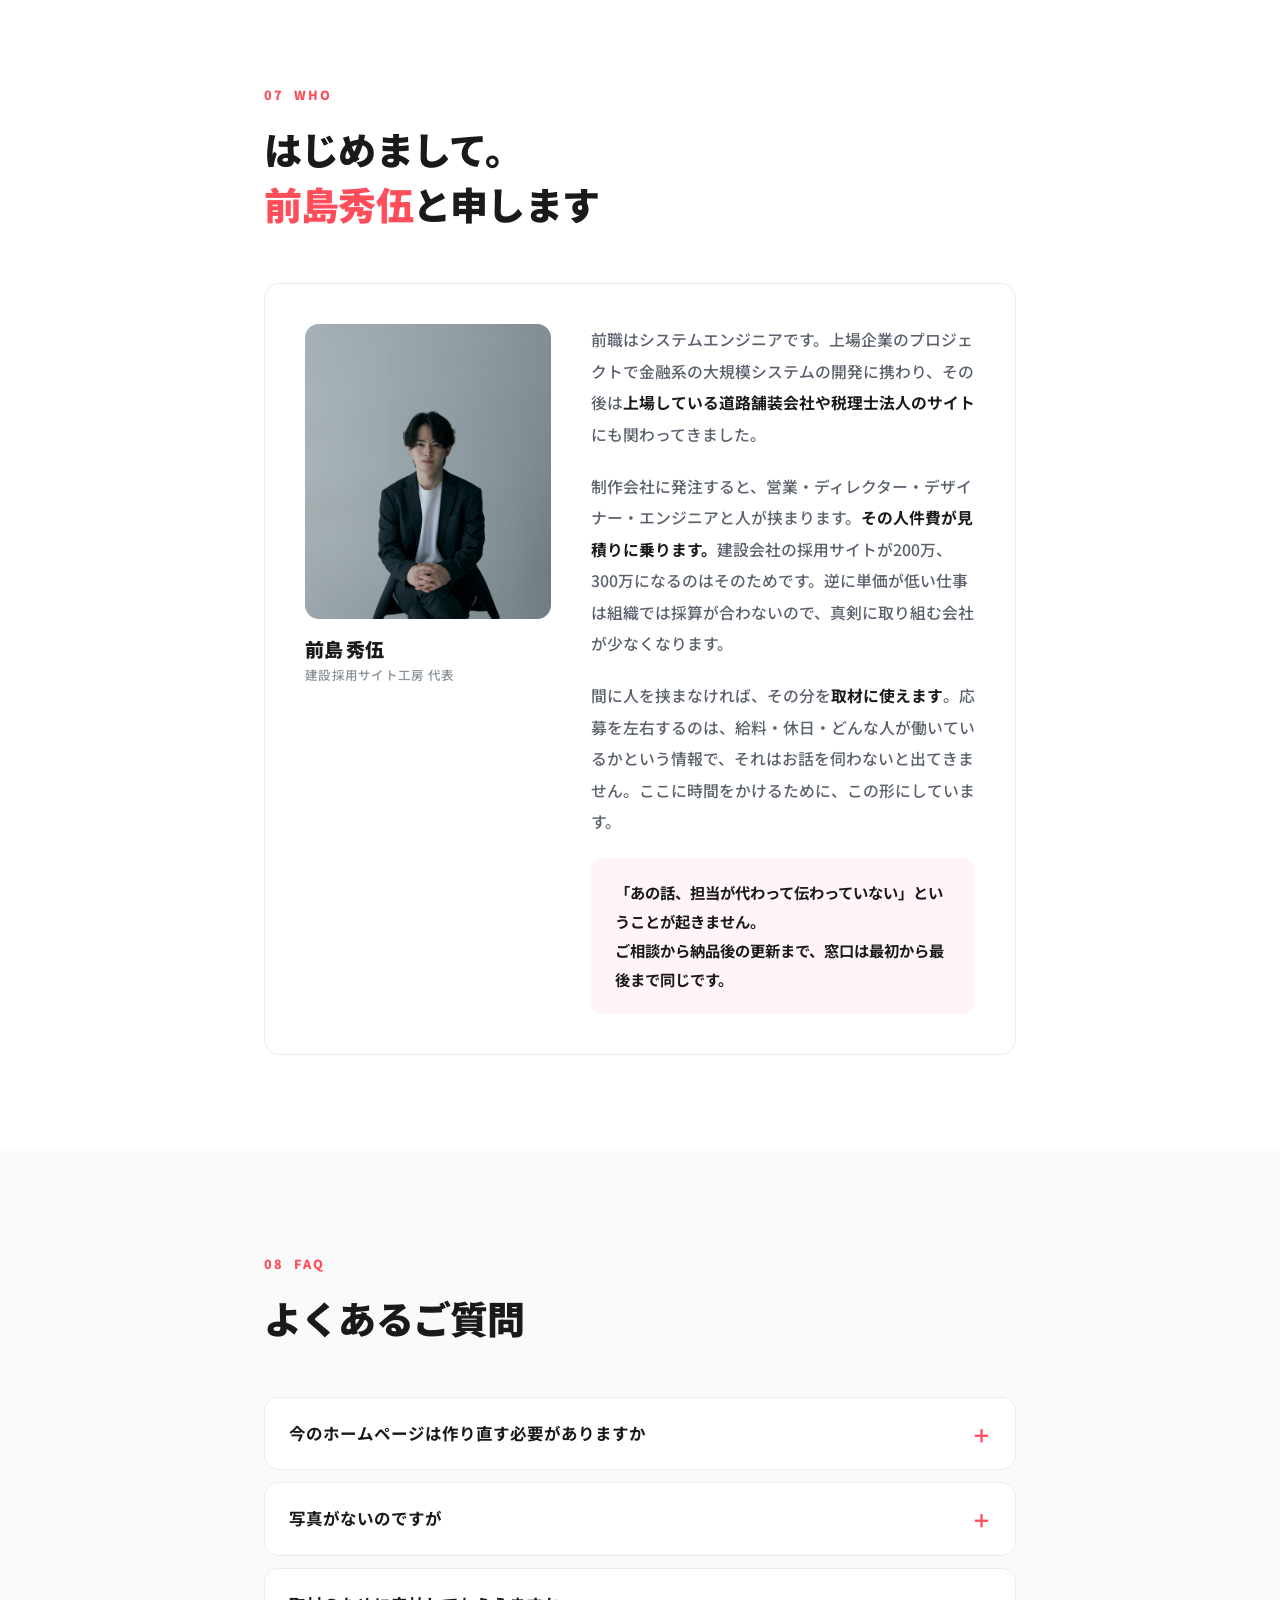
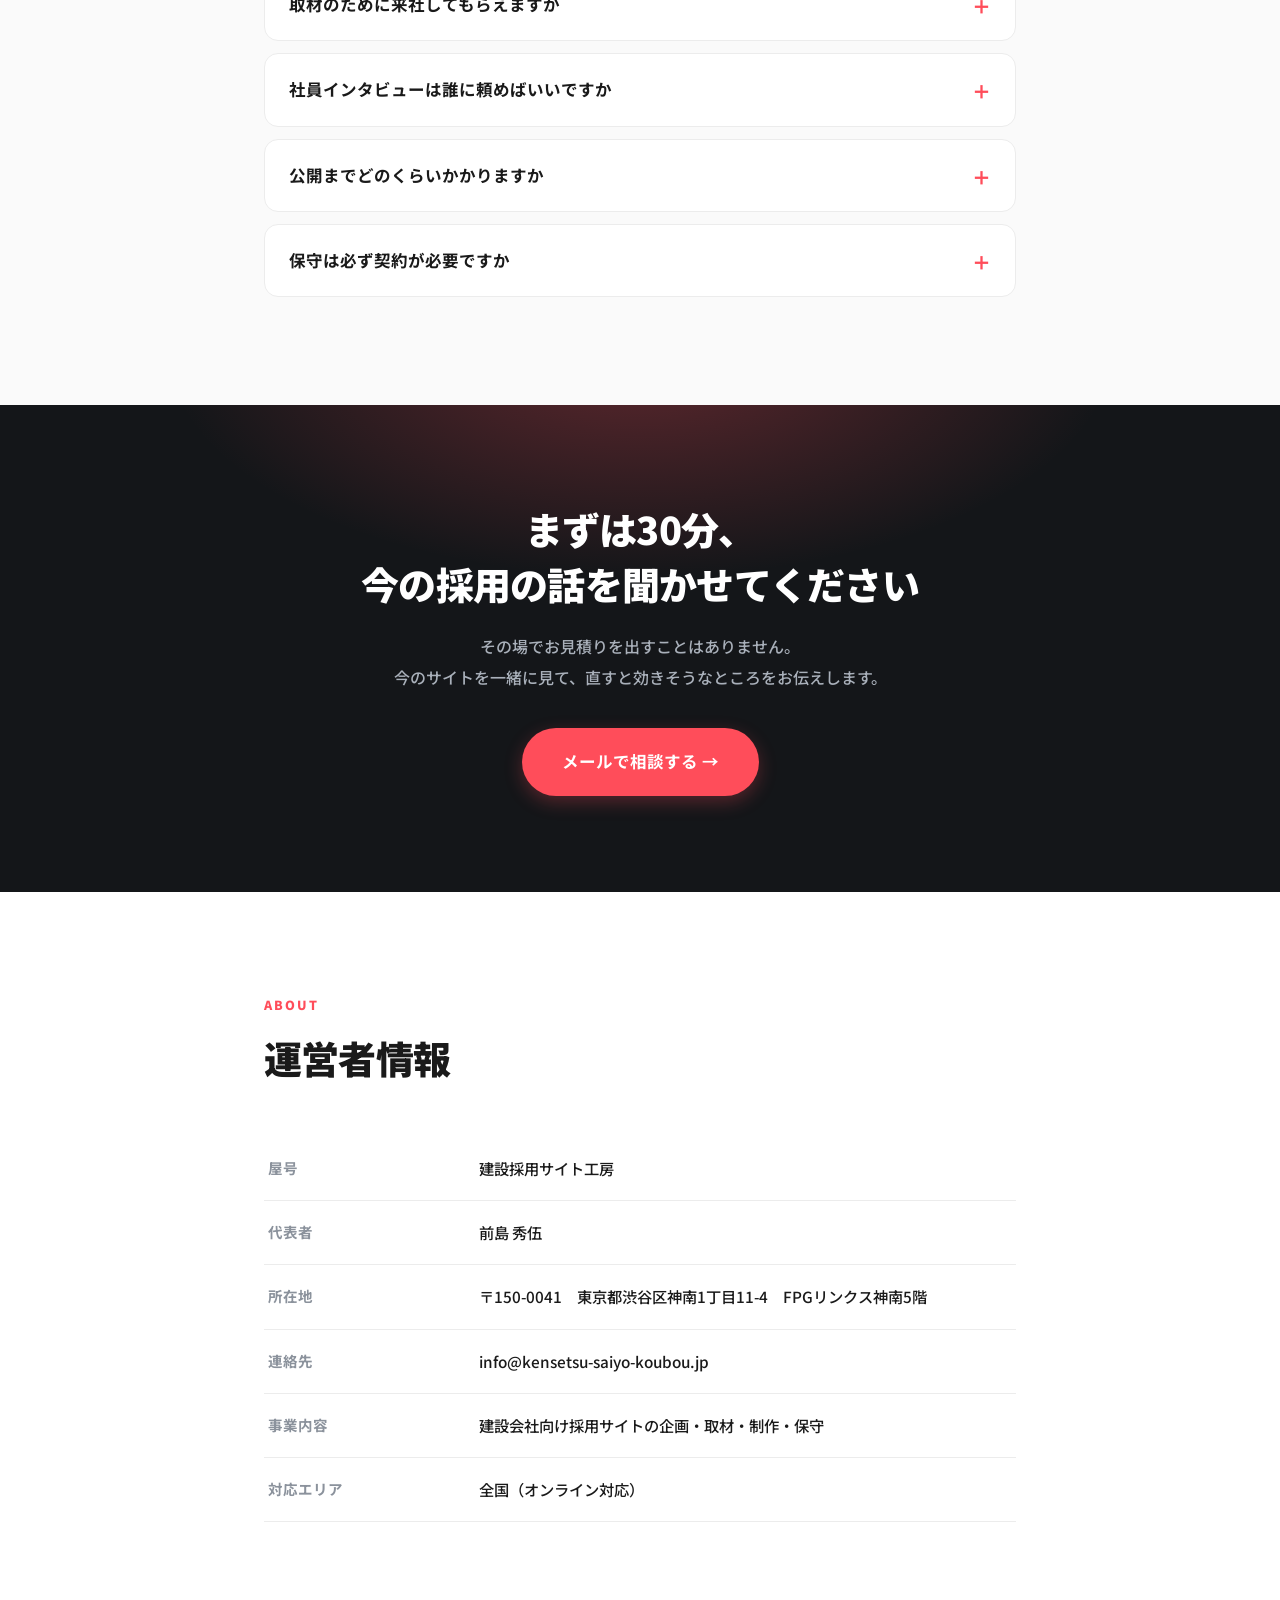
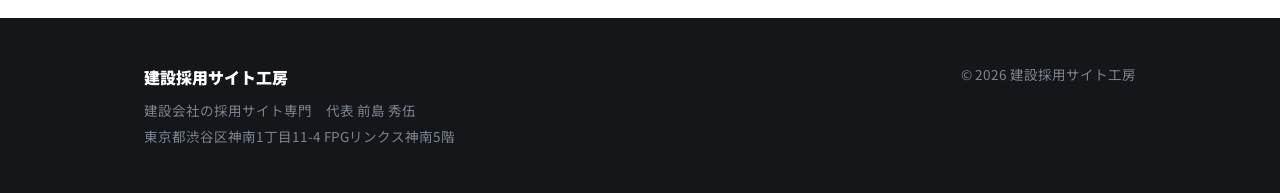
==== commit eafceffe: "顔写真を追加、自己紹介の見出しに変更、サンプルリンクをindex.html指定に修正 Co-Authored-By: Claude Opus 5 (1M context) <noreply@anthr" ====
--- a/index.html
+++ b/index.html
@@ -187,12 +187,25 @@
 .flow p{color:var(--sub);font-size:15px;font-weight:500}
 
 /* ── who ── */
-.who{background:#fff;border:1px solid var(--line);border-radius:var(--r);padding:38px 40px}
-.who p{font-size:16px;color:var(--sub);font-weight:500;margin-bottom:20px;line-height:2}
-.who p b{color:var(--ink)}
-.who .who-note{
+.who{
+  background:#fff;border:1px solid var(--line);border-radius:var(--r);
+  padding:40px;display:grid;grid-template-columns:246px 1fr;gap:40px;align-items:start;
+}
+.who-photo img{
+  width:100%;aspect-ratio:3/3.6;object-fit:cover;object-position:center 18%;
+  border-radius:14px;background:var(--bg2);
+}
+.who-name{margin-top:16px;font-weight:900;font-size:19px;letter-spacing:-.01em;line-height:1.5}
+.who-name span{display:block;font-size:12.5px;font-weight:500;color:var(--mute);letter-spacing:.02em;margin-top:2px}
+.who-body p{font-size:15.8px;color:var(--sub);font-weight:500;margin-bottom:20px;line-height:2}
+.who-body p b{color:var(--ink)}
+.who-body .who-note{
   margin:0;padding:20px 24px;background:var(--tint);border-radius:12px;
-  color:var(--ink);font-weight:700;font-size:15.5px;line-height:1.85;
+  color:var(--ink);font-weight:700;font-size:15.3px;line-height:1.9;
+}
+@media(max-width:760px){
+  .who{grid-template-columns:1fr;gap:28px;padding:28px 24px}
+  .who-photo{max-width:220px;margin:0 auto;text-align:center}
 }
 
 /* ── faq ── */
@@ -317,7 +330,7 @@
           <span class="tag">TYPE A</span>
           <h3>現場と数字で見せる型</h3>
           <p>現場写真を大きく使い、平均年齢・年間休日・未経験入社率といった数字を前に出します。未経験者の不安を先回りして解消する構成。職人・施工管理の募集に向いています。</p>
-          <a class="go" href="sample-a/" target="_blank" rel="noopener">サンプルを見る →</a>
+          <a class="go" href="sample-a/index.html" target="_blank" rel="noopener">サンプルを見る →</a>
         </div>
       </div>
       <div class="sample">
@@ -326,7 +339,7 @@
           <span class="tag">TYPE B</span>
           <h3>会社の姿勢と人で見せる型</h3>
           <p>手がける仕事の幅と、働く人を前に出す構成。設計から施工まで一貫している会社や、複数の職種をまとめて募集したい会社に向いています。</p>
-          <a class="go" href="sample-b/" target="_blank" rel="noopener">サンプルを見る →</a>
+          <a class="go" href="sample-b/index.html" target="_blank" rel="noopener">サンプルを見る →</a>
         </div>
       </div>
     </div>
@@ -421,13 +434,19 @@
   <div class="wrap narrow">
     <div class="sec-head">
       <span class="sec-no">07 &nbsp;WHO</span>
-      <h2>作るのは、<em>私一人</em>です</h2>
+      <h2>はじめまして。<br><em>前島秀伍</em>と申します</h2>
     </div>
     <div class="who">
-      <p>前職はシステムエンジニアです。上場企業のプロジェクトで金融系の大規模システムの開発に携わり、その後は<b>上場している道路舗装会社や税理士法人のサイト</b>にも関わってきました。取材も、原稿も、制作も、すべて自分で行います。</p>
-      <p>制作会社に発注すると、営業・ディレクター・デザイナー・エンジニアと人が挟まります。<b>その人件費が見積りに乗ります。</b>建設会社の採用サイトが200万、300万になるのはそのためで、逆に単価が低いと組織では採算が合わないので、真剣に取り組む会社が少なくなります。</p>
-      <p>一人で作れば、その分を<b>取材に使えます</b>。応募を左右するのは、給料・休日・どんな人が働いているかという情報で、それは現場でお話を伺わないと出てきません。ここに時間をかけるために、この形にしています。</p>
-      <p class="who-note">ご相談から納品まで、窓口は最初から最後まで私一人です。担当者が変わることはありません。</p>
+      <div class="who-photo">
+        <img src="images/maejima.png" alt="建設採用サイト工房 代表 前島秀伍" loading="lazy">
+        <div class="who-name">前島 秀伍<span>建設採用サイト工房 代表</span></div>
+      </div>
+      <div class="who-body">
+        <p>前職はシステムエンジニアです。上場企業のプロジェクトで金融系の大規模システムの開発に携わり、その後は<b>上場している道路舗装会社や税理士法人のサイト</b>にも関わってきました。</p>
+        <p>制作会社に発注すると、営業・ディレクター・デザイナー・エンジニアと人が挟まります。<b>その人件費が見積りに乗ります。</b>建設会社の採用サイトが200万、300万になるのはそのためです。逆に単価が低い仕事は組織では採算が合わないので、真剣に取り組む会社が少なくなります。</p>
+        <p>間に人を挟まなければ、その分を<b>取材に使えます</b>。応募を左右するのは、給料・休日・どんな人が働いているかという情報で、それはお話を伺わないと出てきません。ここに時間をかけるために、この形にしています。</p>
+        <p class="who-note">「あの話、担当が代わって伝わっていない」ということが起きません。<br>ご相談から納品後の更新まで、窓口は最初から最後まで同じです。</p>
+      </div>
     </div>
   </div>
 </section>
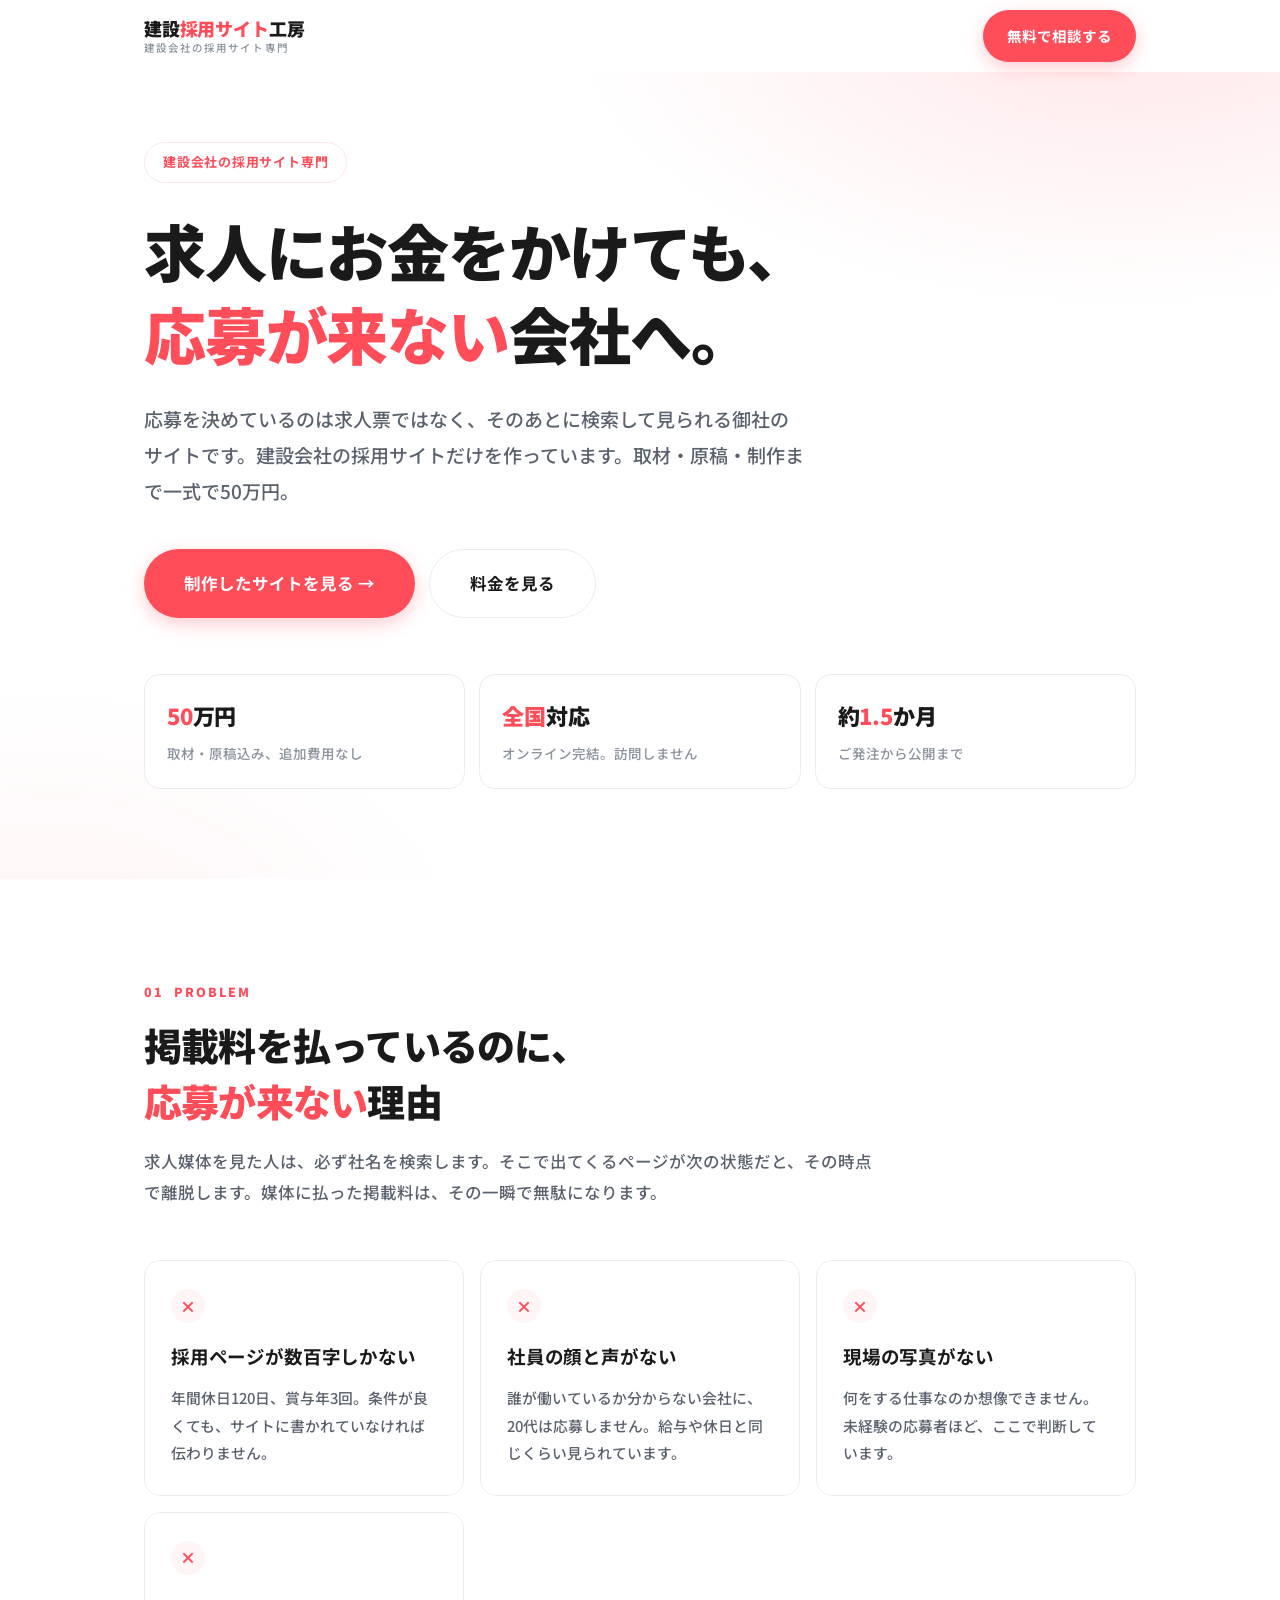
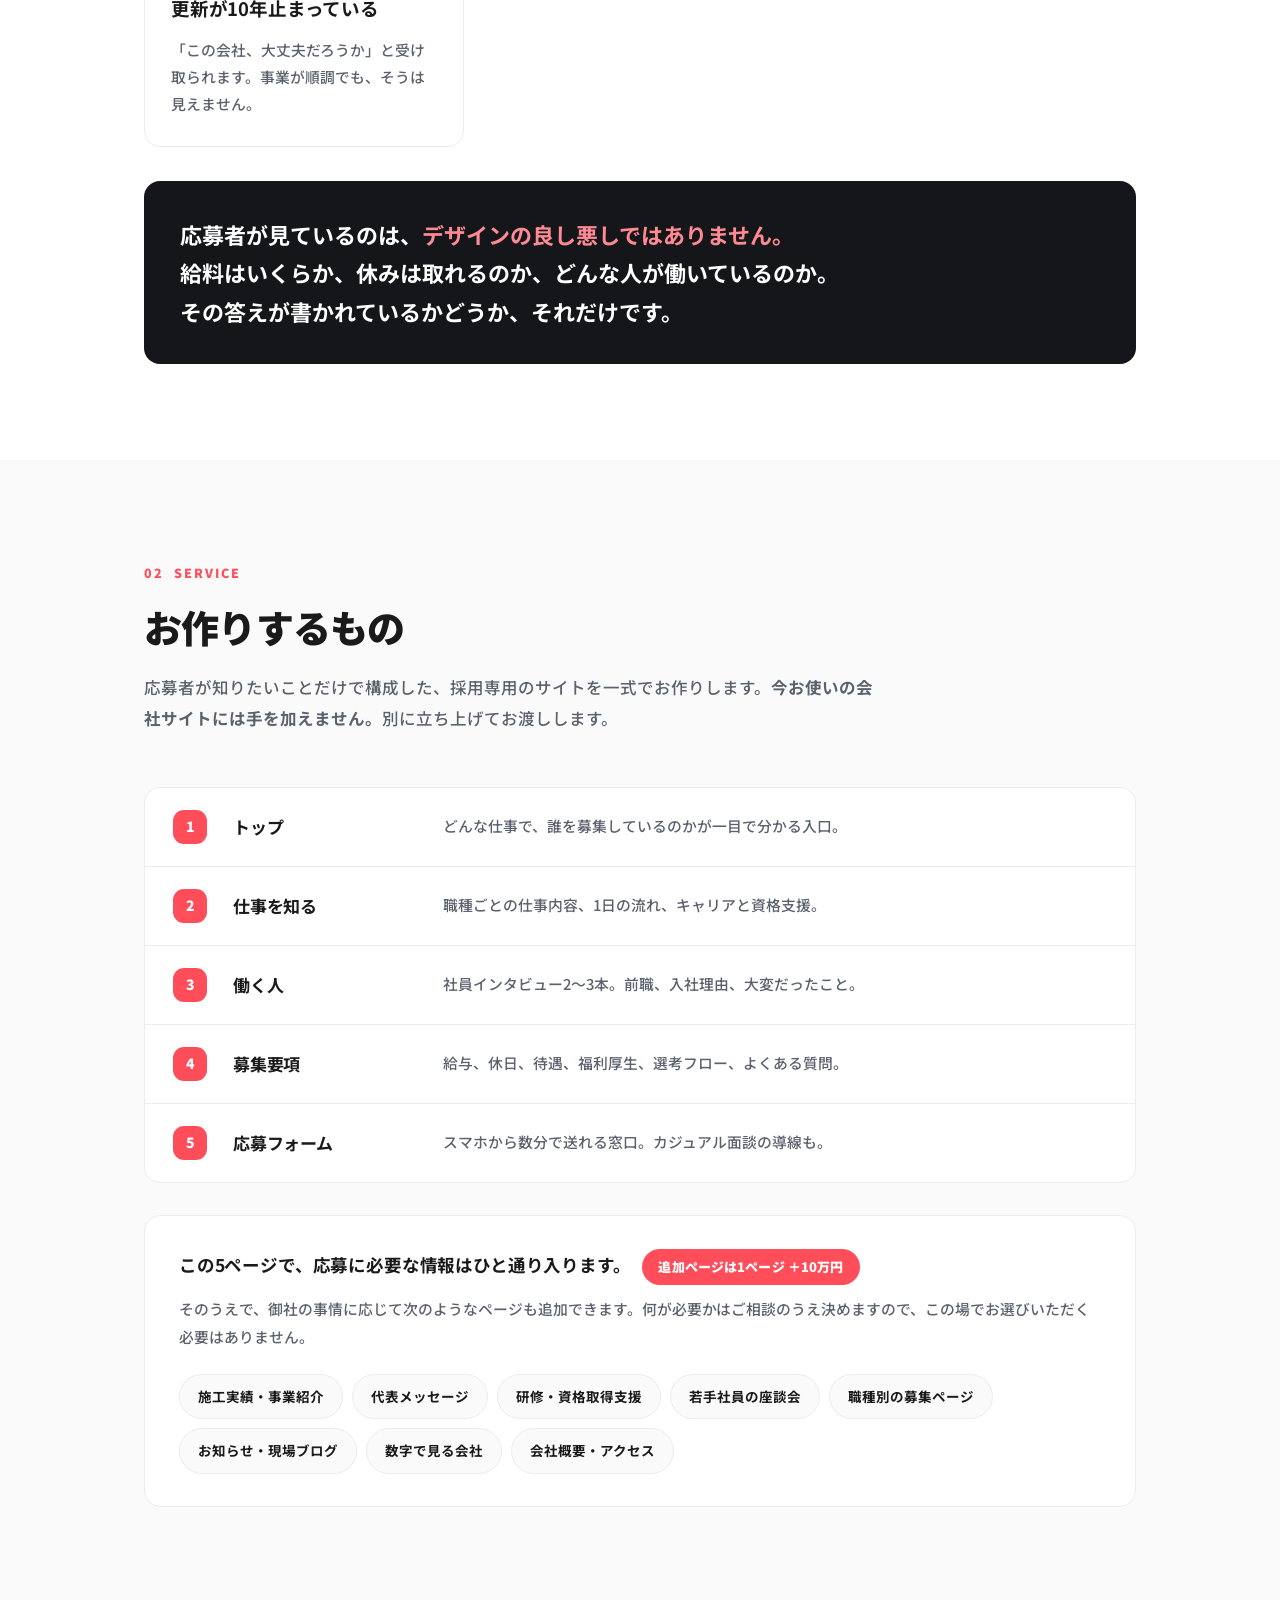
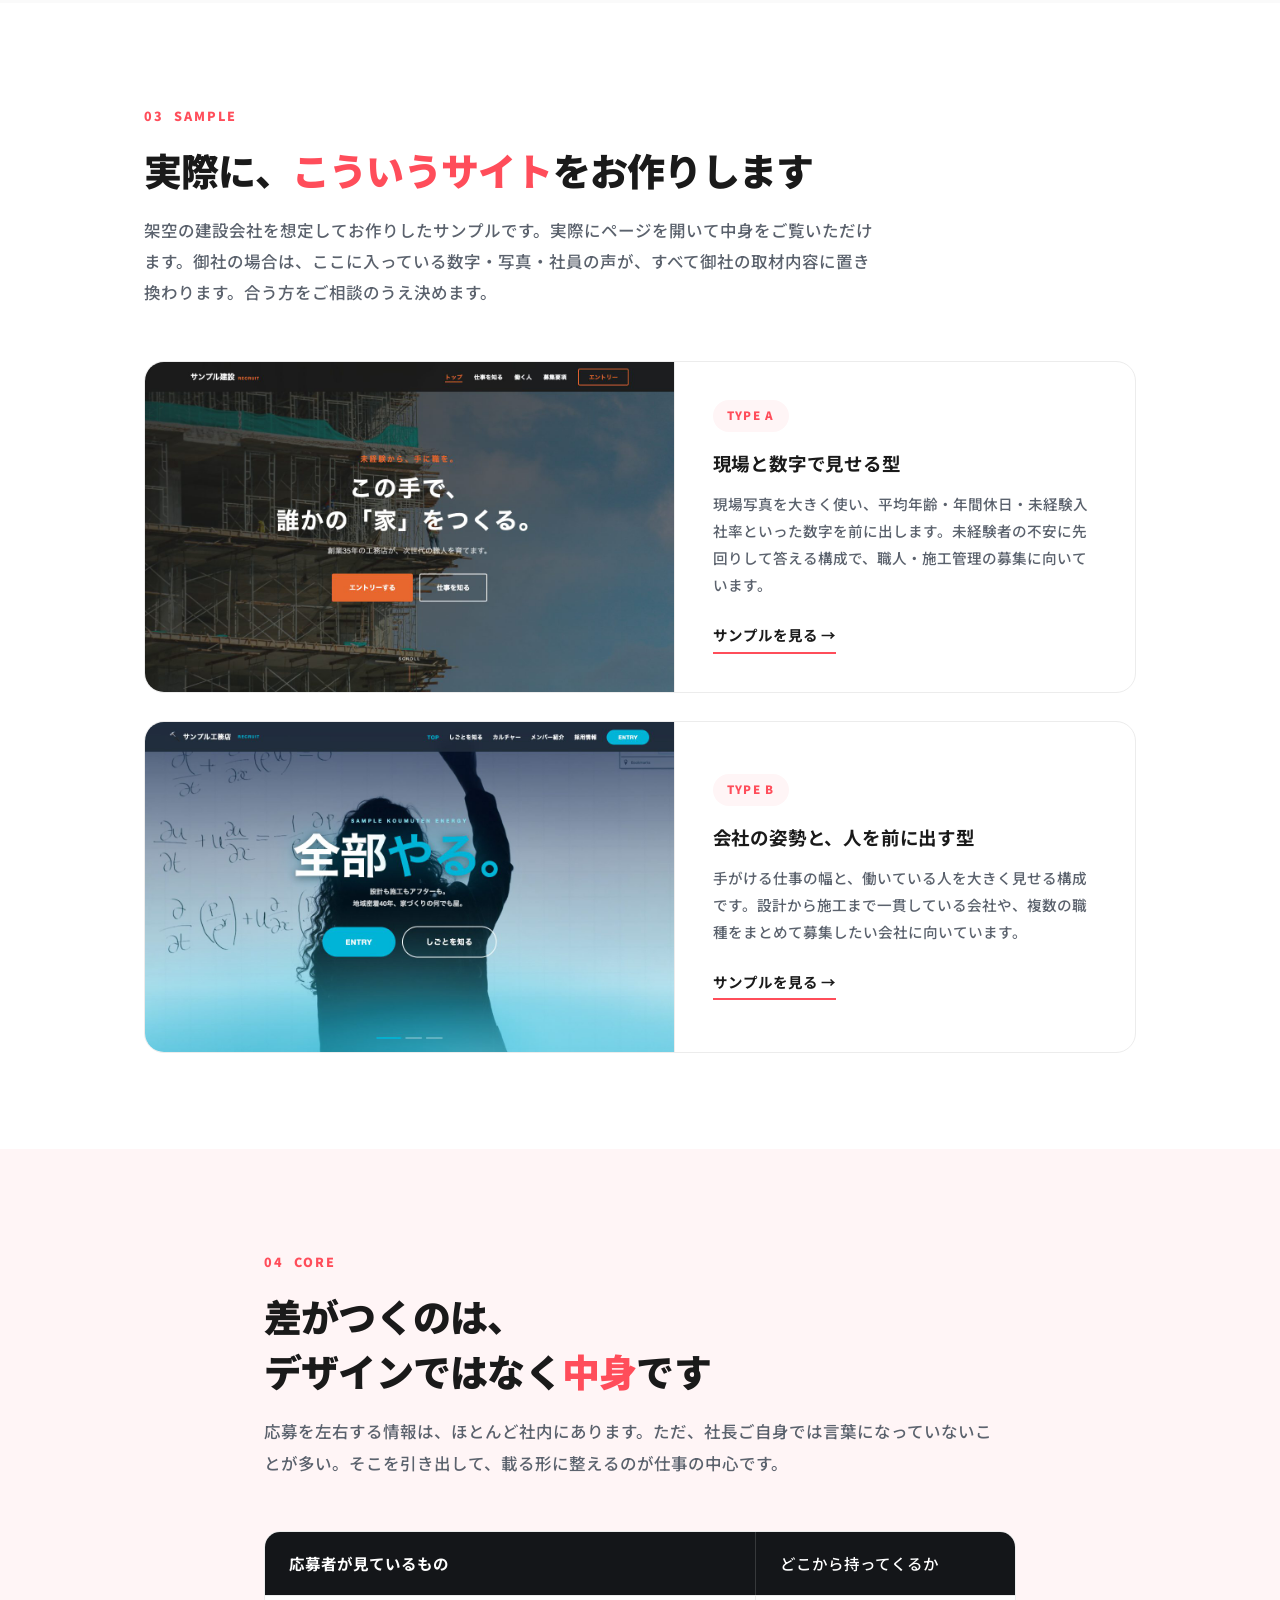
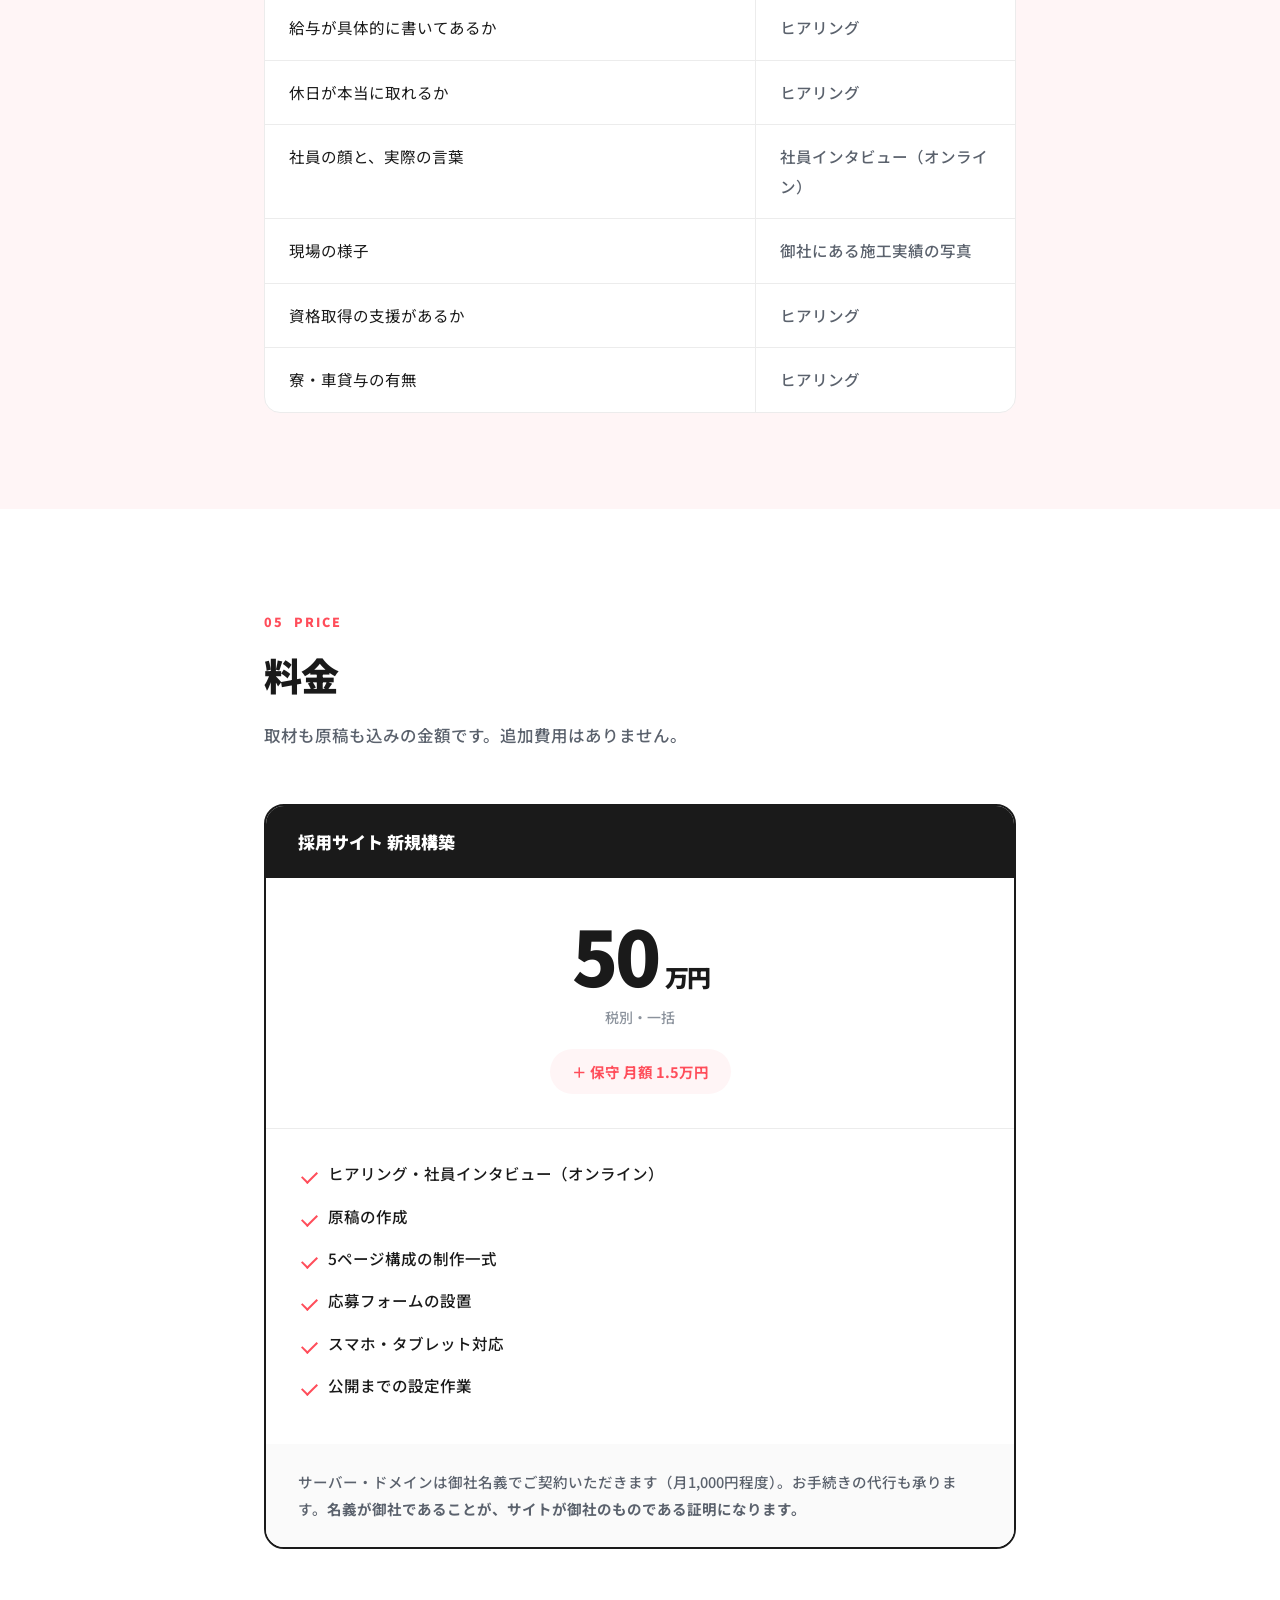
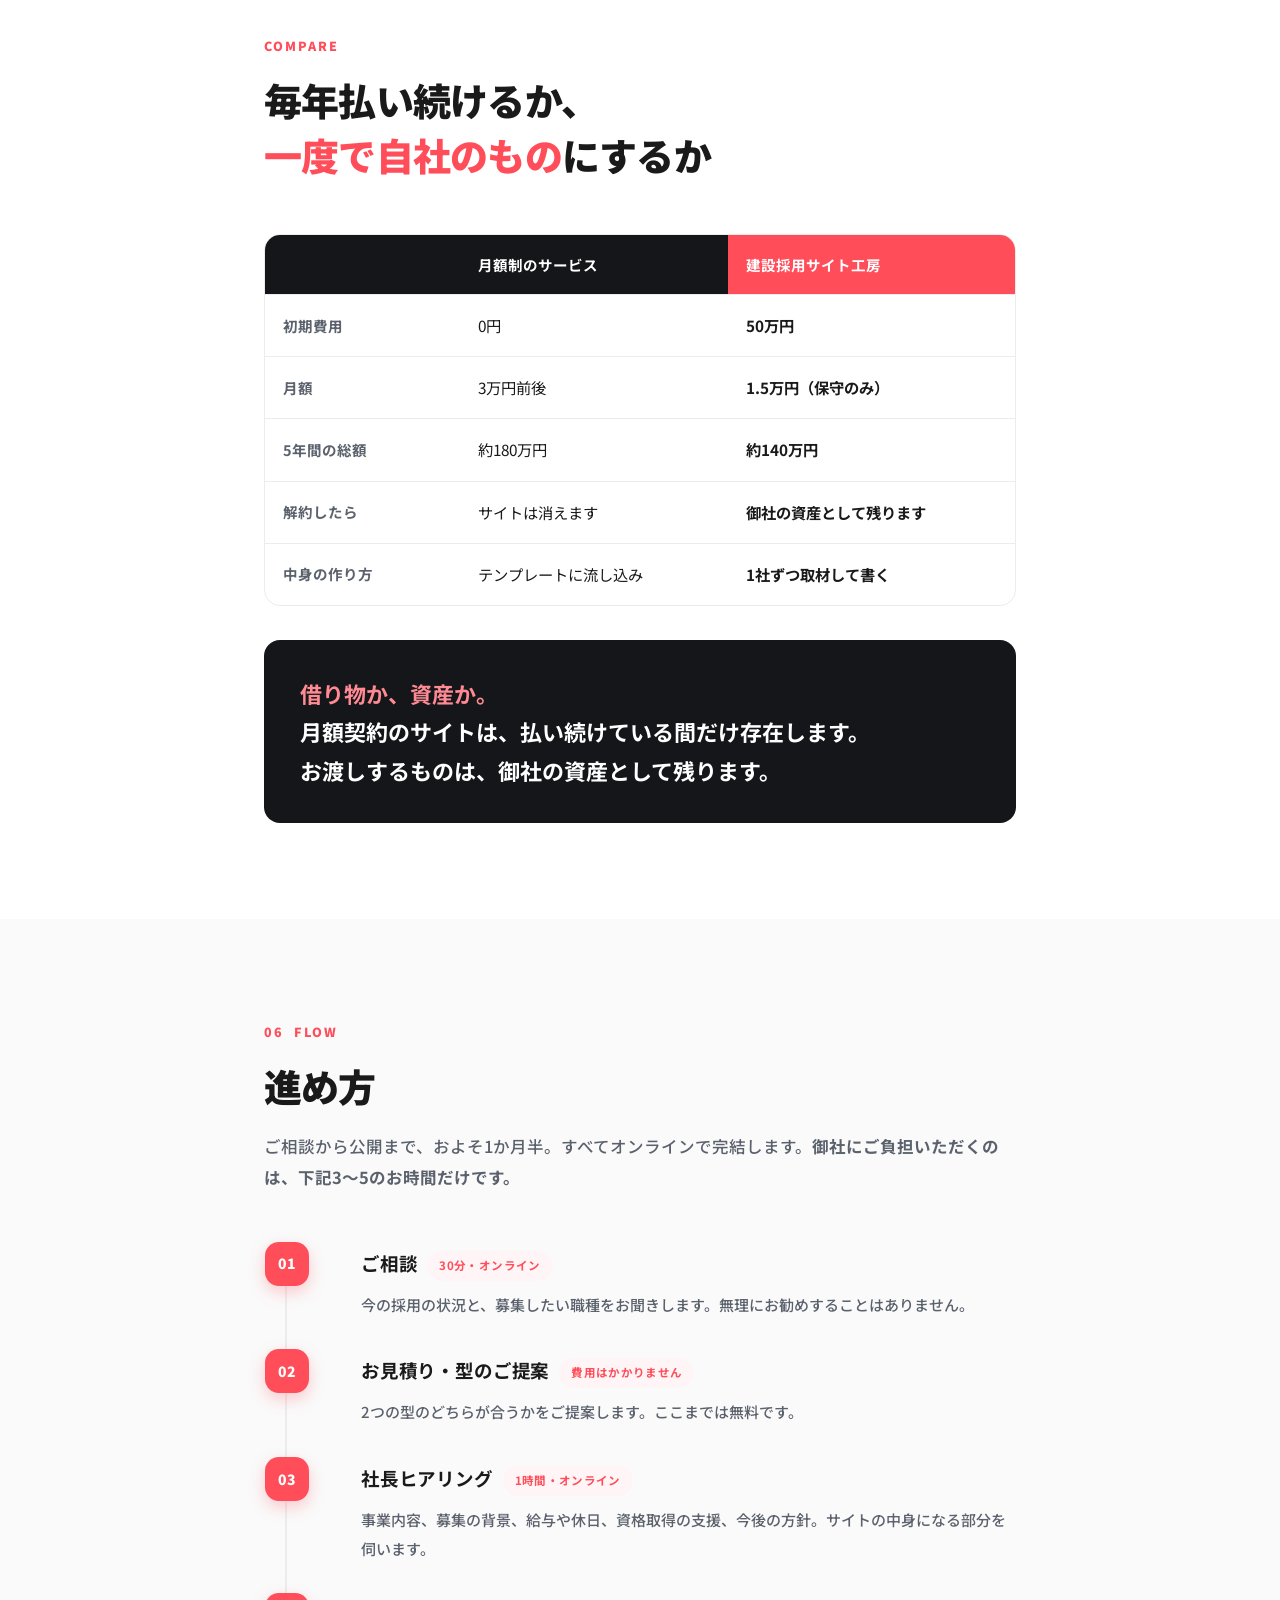
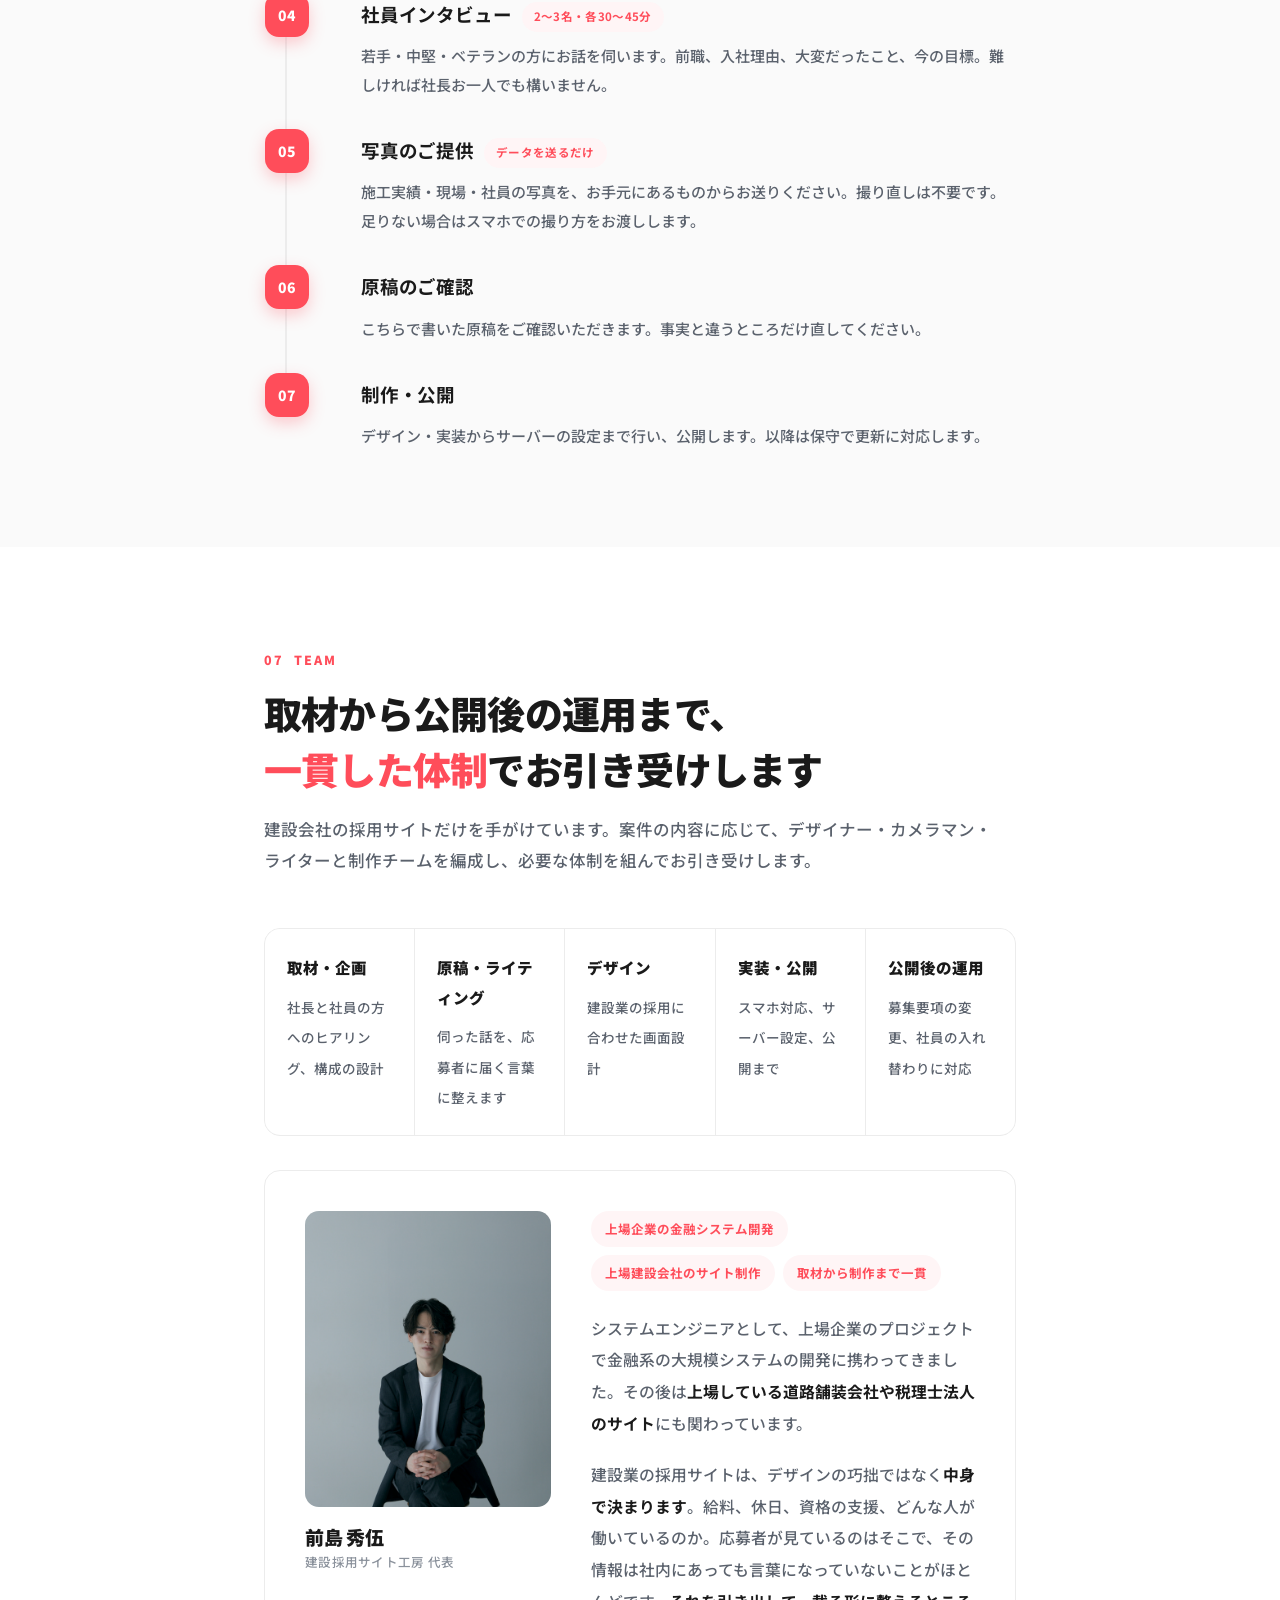
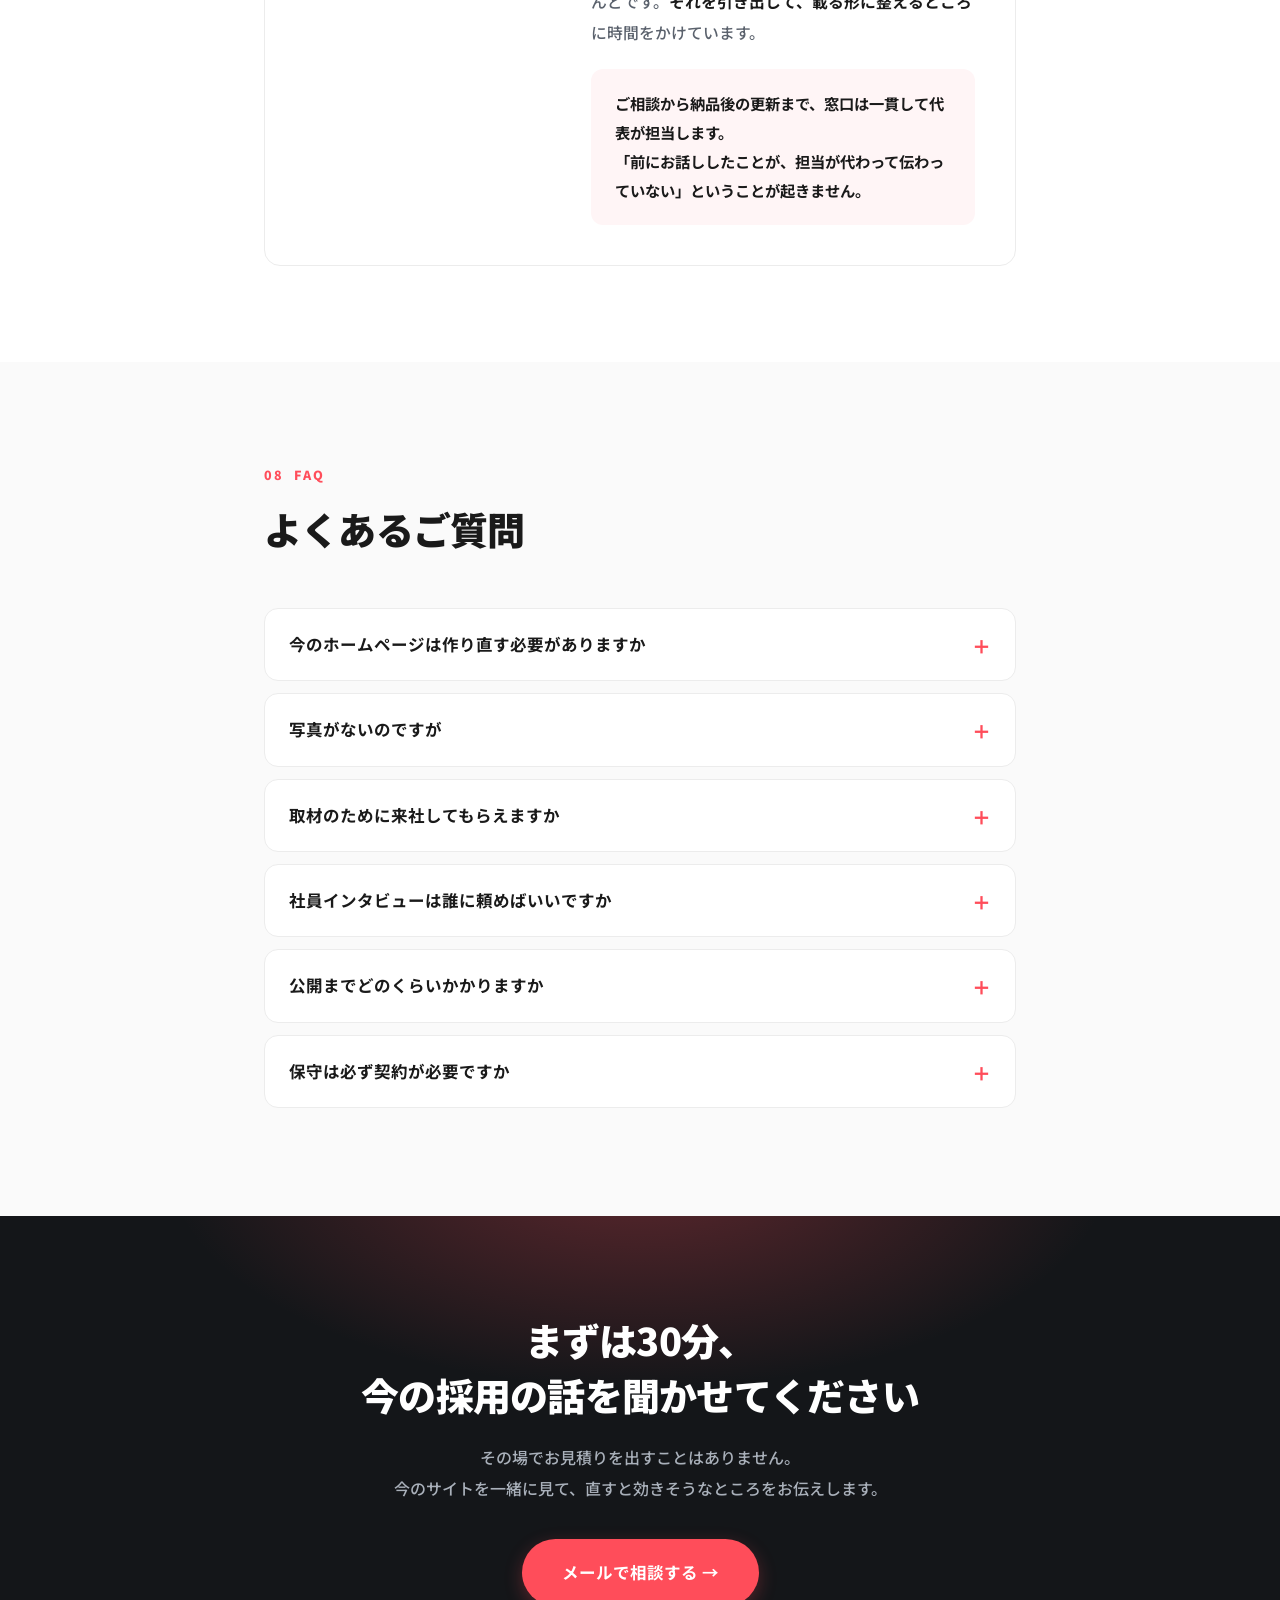
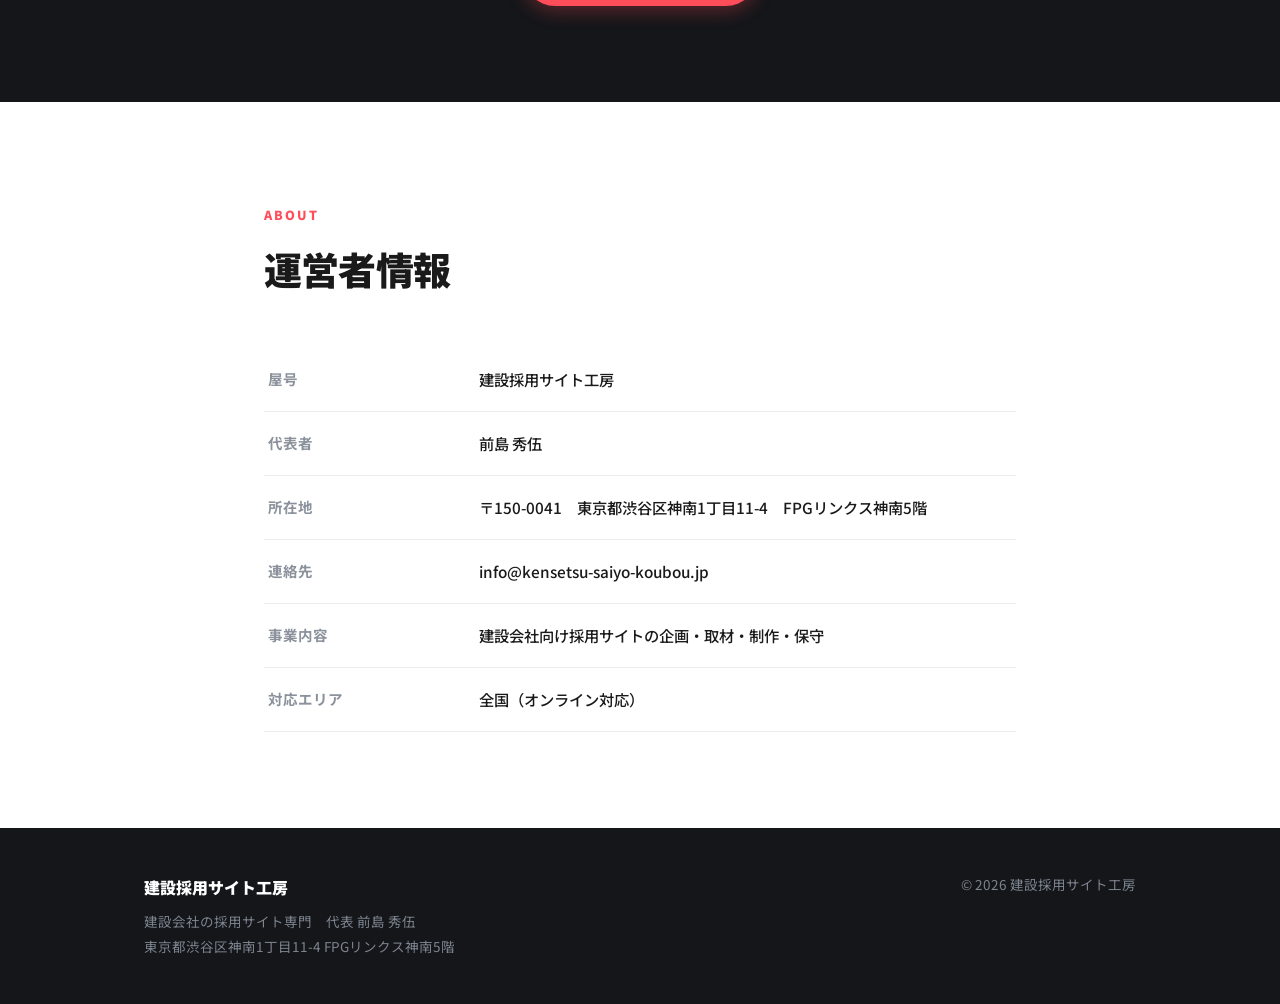
==== commit 3a497b27: "体制セクションに刷新、フローを7段階に分解、追加ページ(+10万)を追加、ページ一覧を行レイアウトに Co-Authored-By: Claude Opus 5 (1M context) <norep" ====
--- a/index.html
+++ b/index.html
@@ -105,25 +105,58 @@
 }
 .verdict em{font-style:normal;color:#ff8a94}
 
-/* ── pages ── */
-.pages{display:grid;grid-template-columns:repeat(auto-fit,minmax(190px,1fr));gap:14px}
-.pg{background:#fff;border:1px solid var(--line);border-radius:var(--r);padding:26px 24px}
+/* ── pages（横一列の行） ── */
+.pages{
+  display:grid;grid-template-columns:1fr;gap:1px;background:var(--line);
+  border:1px solid var(--line);border-radius:var(--r);overflow:hidden;
+}
+.pg{
+  background:#fff;padding:22px 28px;display:grid;
+  grid-template-columns:40px 190px 1fr;gap:20px;align-items:center;
+}
 .pg .n{
-  display:inline-flex;align-items:center;justify-content:center;width:32px;height:32px;
-  border-radius:10px;background:var(--ac);color:#fff;font-weight:900;font-size:14px;margin-bottom:16px;
-}
-.pg p{font-size:14.3px;color:var(--sub);font-weight:500;line-height:1.8}
-
-/* ── samples ── */
-.samples{display:grid;grid-template-columns:1fr 1fr;gap:26px}
+  display:inline-flex;align-items:center;justify-content:center;width:34px;height:34px;
+  border-radius:11px;background:var(--ac);color:#fff;font-weight:900;font-size:14px;
+}
+.pg h3{margin-bottom:0;font-size:17px}
+.pg p{font-size:14.8px;color:var(--sub);font-weight:500;line-height:1.8}
+
+/* オプション価格 */
+.opt-price{
+  display:inline-block;margin-left:12px;background:var(--ac);color:#fff;
+  font-size:13px;font-weight:900;padding:6px 16px;border-radius:999px;
+  vertical-align:middle;letter-spacing:.01em;
+}
+
+/* ── 追加ページ ── */
+.opt{
+  margin-top:32px;background:#fff;border:1px solid var(--line);border-radius:var(--r);
+  padding:32px 34px;
+}
+.opt-head h3{font-size:17.5px;margin-bottom:10px}
+.opt-head p{font-size:14.8px;color:var(--sub);font-weight:500;line-height:1.9;margin-bottom:22px}
+.opt-tags{display:flex;flex-wrap:wrap;gap:9px}
+.opt-tags span{
+  border:1px solid var(--line);background:var(--bg2);color:var(--ink);
+  font-size:13.5px;font-weight:700;padding:9px 18px;border-radius:999px;
+}
+
+/* ── samples（縦積み・対等） ── */
+.samples{display:grid;grid-template-columns:1fr;gap:28px}
 .sample{
   background:#fff;border:1px solid var(--line);border-radius:20px;overflow:hidden;
-  transition:.25s;
-}
-.sample:hover{transform:translateY(-4px);box-shadow:0 18px 40px rgba(20,22,25,.10)}
-.sample .thumb{aspect-ratio:16/10;overflow:hidden;background:var(--bg2);border-bottom:1px solid var(--line)}
+  transition:.25s;display:grid;grid-template-columns:1.15fr 1fr;align-items:stretch;
+}
+.sample:hover{transform:translateY(-4px);box-shadow:0 18px 44px rgba(20,22,25,.12)}
+.sample .thumb{
+  display:block;overflow:hidden;background:var(--bg2);
+  border-right:1px solid var(--line);min-height:100%;
+}
 .sample .thumb img{width:100%;height:100%;object-fit:cover;object-position:top}
-.sample .body{padding:28px 28px 32px}
+.sample .body{
+  padding:36px 38px;display:flex;flex-direction:column;justify-content:center;
+  align-items:flex-start;
+}
 .sample .tag{
   display:inline-block;background:var(--tint);color:var(--ac);font-size:11.5px;font-weight:900;
   letter-spacing:.12em;padding:5px 14px;border-radius:999px;margin-bottom:14px;
@@ -132,6 +165,42 @@
 .sample .go{
   display:inline-flex;align-items:center;gap:7px;font-weight:700;font-size:14.5px;
   text-decoration:none;color:var(--ink);border-bottom:2px solid var(--ac);padding-bottom:3px;
+}
+
+/* ── one sample ── */
+.onesample{display:grid;grid-template-columns:1.15fr 1fr;gap:38px;align-items:center}
+.shot{
+  display:block;border:1px solid var(--line);border-radius:18px;overflow:hidden;
+  box-shadow:0 14px 40px rgba(20,22,25,.10);transition:.25s;background:#fff;
+}
+.shot:hover{transform:translateY(-4px);box-shadow:0 22px 54px rgba(20,22,25,.16)}
+.shot img{width:100%;display:block}
+.onesample-body h3{font-size:21px;margin-bottom:14px}
+.onesample-body p{font-size:15.5px;color:var(--sub);font-weight:500;line-height:1.95;margin-bottom:22px}
+.chk{list-style:none;margin-bottom:28px}
+.chk li{position:relative;padding-left:28px;margin-bottom:11px;font-size:15px;font-weight:500}
+.chk li::before{
+  content:"";position:absolute;left:3px;top:11px;width:12px;height:6px;
+  border-left:2.5px solid var(--ac);border-bottom:2.5px solid var(--ac);transform:rotate(-45deg);
+}
+/* 副サンプル */
+.alt-sample{
+  margin-top:44px;padding-top:44px;border-top:1px solid var(--line);
+  display:grid;grid-template-columns:300px 1fr;gap:32px;align-items:center;
+}
+.alt-thumb{display:block;border:1px solid var(--line);border-radius:12px;overflow:hidden;transition:.25s}
+.alt-thumb:hover{transform:translateY(-3px);box-shadow:0 12px 28px rgba(20,22,25,.10)}
+.alt-thumb img{width:100%;display:block}
+.alt-tag{
+  display:inline-block;background:var(--bg2);color:var(--mute);font-size:11.5px;font-weight:900;
+  letter-spacing:.1em;padding:5px 14px;border-radius:999px;margin-bottom:12px;
+}
+.alt-body h3{font-size:18.5px;margin-bottom:10px}
+.alt-body p{font-size:14.8px;color:var(--sub);font-weight:500;line-height:1.9;margin-bottom:18px}
+
+@media(max-width:760px){
+  .onesample{grid-template-columns:1fr;gap:26px}
+  .alt-sample{grid-template-columns:1fr;gap:20px;margin-top:34px;padding-top:34px}
 }
 
 /* ── core table ── */
@@ -172,6 +241,11 @@
 .cmp tbody tr:last-child th,.cmp tbody tr:last-child td{border-bottom:none}
 
 /* ── flow ── */
+.flow h3 .t{
+  display:inline-block;margin-left:10px;background:var(--tint);color:var(--ac);
+  font-size:11.5px;font-weight:700;letter-spacing:.03em;padding:4px 12px;
+  border-radius:999px;vertical-align:middle;
+}
 .flow{list-style:none;counter-reset:f}
 .flow li{
   counter-increment:f;position:relative;padding:0 0 34px 74px;
@@ -185,6 +259,21 @@
   box-shadow:0 6px 16px rgba(255,77,90,.28);
 }
 .flow p{color:var(--sub);font-size:15px;font-weight:500}
+
+/* ── 体制 ── */
+.roles{
+  display:grid;grid-template-columns:repeat(5,1fr);gap:1px;
+  background:var(--line);border:1px solid var(--line);border-radius:var(--r);
+  overflow:hidden;margin-bottom:34px;
+}
+.role{background:#fff;padding:24px 22px}
+.role b{display:block;font-size:15.5px;font-weight:900;margin-bottom:8px}
+.role span{font-size:13.5px;color:var(--sub);font-weight:500;line-height:1.8}
+.creds{display:flex;flex-wrap:wrap;gap:8px;margin-bottom:22px}
+.creds span{
+  background:var(--tint);color:var(--ac);font-size:12.5px;font-weight:700;
+  padding:6px 14px;border-radius:999px;
+}
 
 /* ── who ── */
 .who{
@@ -243,11 +332,18 @@
 @media(max-width:760px){
   section{padding:64px 0}
   .hero{padding:48px 0 64px}
-  .samples{grid-template-columns:1fr}
+  .sample{grid-template-columns:1fr}
+  .sample .thumb{border-right:none;border-bottom:1px solid var(--line);aspect-ratio:16/10}
+  .sample .body{padding:26px 24px 30px}
   .core .row{grid-template-columns:1fr}
   .core .row>div:last-child{border-left:none;border-top:1px solid var(--line);padding-top:0}
   .core .row:first-child{display:none}
   .cmp tbody th{width:34%}
+  .roles{grid-template-columns:repeat(2,1fr)}
+  .pg{grid-template-columns:34px 1fr;gap:14px;padding:20px 22px}
+  .pg p{grid-column:2}
+  .opt-price{display:block;margin:12px 0 0}
+  .flow h3 .t{display:block;margin:8px 0 0}
   .pill.lg{font-size:15.5px;padding:16px 30px}
 }
 </style>
@@ -312,6 +408,23 @@
       <div class="pg"><span class="n">4</span><h3>募集要項</h3><p>給与、休日、待遇、福利厚生、選考フロー、よくある質問。</p></div>
       <div class="pg"><span class="n">5</span><h3>応募フォーム</h3><p>スマホから数分で送れる窓口。カジュアル面談の導線も。</p></div>
     </div>
+
+    <div class="opt">
+      <div class="opt-head">
+        <h3>この5ページで、応募に必要な情報はひと通り入ります。<span class="opt-price">追加ページは1ページ ＋10万円</span></h3>
+        <p>そのうえで、御社の事情に応じて次のようなページも追加できます。何が必要かはご相談のうえ決めますので、この場でお選びいただく必要はありません。</p>
+      </div>
+      <div class="opt-tags">
+        <span>施工実績・事業紹介</span>
+        <span>代表メッセージ</span>
+        <span>研修・資格取得支援</span>
+        <span>若手社員の座談会</span>
+        <span>職種別の募集ページ</span>
+        <span>お知らせ・現場ブログ</span>
+        <span>数字で見る会社</span>
+        <span>会社概要・アクセス</span>
+      </div>
+    </div>
   </div>
 </section>
 
@@ -320,25 +433,29 @@
   <div class="wrap">
     <div class="sec-head">
       <span class="sec-no">03 &nbsp;SAMPLE</span>
-      <h2><em>2つの型</em>から選べます</h2>
-      <p class="lead">ゼロからデザインを起こすのではなく、建設会社向けに設計した2つの型をご用意しています。募集職種と社風に合う方をお選びいただき、中身を御社の取材内容に差し替えてお作りします。だからこの価格で、この期間で仕上がります。</p>
+      <h2>実際に、<em>こういうサイト</em>をお作りします</h2>
+      <p class="lead">架空の建設会社を想定してお作りしたサンプルです。実際にページを開いて中身をご覧いただけます。御社の場合は、ここに入っている数字・写真・社員の声が、すべて御社の取材内容に置き換わります。合う方をご相談のうえ決めます。</p>
     </div>
     <div class="samples">
       <div class="sample">
-        <div class="thumb"><img src="images/sample-a.jpg" alt="TYPE A 現場と数字で見せる採用サイトのサンプル" loading="lazy"></div>
+        <a class="thumb" href="sample-a/index.html" target="_blank" rel="noopener">
+          <img src="images/sample-a.jpg" alt="現場と数字で見せる採用サイトのサンプル" loading="lazy">
+        </a>
         <div class="body">
           <span class="tag">TYPE A</span>
           <h3>現場と数字で見せる型</h3>
-          <p>現場写真を大きく使い、平均年齢・年間休日・未経験入社率といった数字を前に出します。未経験者の不安を先回りして解消する構成。職人・施工管理の募集に向いています。</p>
+          <p>現場写真を大きく使い、平均年齢・年間休日・未経験入社率といった数字を前に出します。未経験者の不安に先回りして答える構成で、職人・施工管理の募集に向いています。</p>
           <a class="go" href="sample-a/index.html" target="_blank" rel="noopener">サンプルを見る →</a>
         </div>
       </div>
       <div class="sample">
-        <div class="thumb"><img src="images/sample-b.jpg" alt="TYPE B 会社の姿勢と人で見せる採用サイトのサンプル" loading="lazy"></div>
+        <a class="thumb" href="sample-b/index.html" target="_blank" rel="noopener">
+          <img src="images/sample-b.jpg" alt="会社の姿勢と人を前に出す採用サイトのサンプル" loading="lazy">
+        </a>
         <div class="body">
           <span class="tag">TYPE B</span>
-          <h3>会社の姿勢と人で見せる型</h3>
-          <p>手がける仕事の幅と、働く人を前に出す構成。設計から施工まで一貫している会社や、複数の職種をまとめて募集したい会社に向いています。</p>
+          <h3>会社の姿勢と、人を前に出す型</h3>
+          <p>手がける仕事の幅と、働いている人を大きく見せる構成です。設計から施工まで一貫している会社や、複数の職種をまとめて募集したい会社に向いています。</p>
           <a class="go" href="sample-b/index.html" target="_blank" rel="noopener">サンプルを見る →</a>
         </div>
       </div>
@@ -363,7 +480,6 @@
       <div class="row"><div>資格取得の支援があるか</div><div>ヒアリング</div></div>
       <div class="row"><div>寮・車貸与の有無</div><div>ヒアリング</div></div>
     </div>
-    <p class="lead" style="margin-top:30px">写真は御社にある施工実績のものをそのまま使います。足りなければ、スマホでの撮り方をまとめた手引きをお渡しします。<b>撮影のための訪問はしません。</b>だから全国どこでも、同じ料金で承れます。</p>
   </div>
 </section>
 
@@ -417,14 +533,16 @@
     <div class="sec-head">
       <span class="sec-no">06 &nbsp;FLOW</span>
       <h2>進め方</h2>
-      <p class="lead">ご相談から公開まで、およそ1か月半。すべてオンラインで完結します。</p>
+      <p class="lead">ご相談から公開まで、およそ1か月半。すべてオンラインで完結します。<b>御社にご負担いただくのは、下記3〜5のお時間だけです。</b></p>
     </div>
     <ol class="flow">
-      <li><h3>ご相談（30分・オンライン）</h3><p>今の採用の状況と、募集したい職種をお聞きします。無理にお勧めすることはありません。</p></li>
-      <li><h3>お見積り・型のご提案</h3><p>2つの型のどちらが合うかをご提案します。ここまで費用はかかりません。</p></li>
-      <li><h3>取材（2〜3回・各1時間）</h3><p>社長と、可能であれば社員の方2〜3名にお話を伺います。オンラインで結構です。</p></li>
-      <li><h3>原稿のご確認</h3><p>こちらで書いた原稿をご確認いただきます。事実と違うところを直してください。</p></li>
-      <li><h3>制作・公開</h3><p>サーバーの設定まで行い、公開します。以降は保守で更新に対応します。</p></li>
+      <li><h3>ご相談<span class="t">30分・オンライン</span></h3><p>今の採用の状況と、募集したい職種をお聞きします。無理にお勧めすることはありません。</p></li>
+      <li><h3>お見積り・型のご提案<span class="t">費用はかかりません</span></h3><p>2つの型のどちらが合うかをご提案します。ここまでは無料です。</p></li>
+      <li><h3>社長ヒアリング<span class="t">1時間・オンライン</span></h3><p>事業内容、募集の背景、給与や休日、資格取得の支援、今後の方針。サイトの中身になる部分を伺います。</p></li>
+      <li><h3>社員インタビュー<span class="t">2〜3名・各30〜45分</span></h3><p>若手・中堅・ベテランの方にお話を伺います。前職、入社理由、大変だったこと、今の目標。難しければ社長お一人でも構いません。</p></li>
+      <li><h3>写真のご提供<span class="t">データを送るだけ</span></h3><p>施工実績・現場・社員の写真を、お手元にあるものからお送りください。撮り直しは不要です。足りない場合はスマホでの撮り方をお渡しします。</p></li>
+      <li><h3>原稿のご確認</h3><p>こちらで書いた原稿をご確認いただきます。事実と違うところだけ直してください。</p></li>
+      <li><h3>制作・公開</h3><p>デザイン・実装からサーバーの設定まで行い、公開します。以降は保守で更新に対応します。</p></li>
     </ol>
   </div>
 </section>
@@ -433,19 +551,33 @@
 <section>
   <div class="wrap narrow">
     <div class="sec-head">
-      <span class="sec-no">07 &nbsp;WHO</span>
-      <h2>はじめまして。<br><em>前島秀伍</em>と申します</h2>
-    </div>
+      <span class="sec-no">07 &nbsp;TEAM</span>
+      <h2>取材から公開後の運用まで、<br><em>一貫した体制</em>でお引き受けします</h2>
+      <p class="lead">建設会社の採用サイトだけを手がけています。案件の内容に応じて、デザイナー・カメラマン・ライターと制作チームを編成し、必要な体制を組んでお引き受けします。</p>
+    </div>
+
+    <div class="roles">
+      <div class="role"><b>取材・企画</b><span>社長と社員の方へのヒアリング、構成の設計</span></div>
+      <div class="role"><b>原稿・ライティング</b><span>伺った話を、応募者に届く言葉に整えます</span></div>
+      <div class="role"><b>デザイン</b><span>建設業の採用に合わせた画面設計</span></div>
+      <div class="role"><b>実装・公開</b><span>スマホ対応、サーバー設定、公開まで</span></div>
+      <div class="role"><b>公開後の運用</b><span>募集要項の変更、社員の入れ替わりに対応</span></div>
+    </div>
+
     <div class="who">
       <div class="who-photo">
         <img src="images/maejima.png" alt="建設採用サイト工房 代表 前島秀伍" loading="lazy">
         <div class="who-name">前島 秀伍<span>建設採用サイト工房 代表</span></div>
       </div>
       <div class="who-body">
-        <p>前職はシステムエンジニアです。上場企業のプロジェクトで金融系の大規模システムの開発に携わり、その後は<b>上場している道路舗装会社や税理士法人のサイト</b>にも関わってきました。</p>
-        <p>制作会社に発注すると、営業・ディレクター・デザイナー・エンジニアと人が挟まります。<b>その人件費が見積りに乗ります。</b>建設会社の採用サイトが200万、300万になるのはそのためです。逆に単価が低い仕事は組織では採算が合わないので、真剣に取り組む会社が少なくなります。</p>
-        <p>間に人を挟まなければ、その分を<b>取材に使えます</b>。応募を左右するのは、給料・休日・どんな人が働いているかという情報で、それはお話を伺わないと出てきません。ここに時間をかけるために、この形にしています。</p>
-        <p class="who-note">「あの話、担当が代わって伝わっていない」ということが起きません。<br>ご相談から納品後の更新まで、窓口は最初から最後まで同じです。</p>
+        <div class="creds">
+          <span>上場企業の金融システム開発</span>
+          <span>上場建設会社のサイト制作</span>
+          <span>取材から制作まで一貫</span>
+        </div>
+        <p>システムエンジニアとして、上場企業のプロジェクトで金融系の大規模システムの開発に携わってきました。その後は<b>上場している道路舗装会社や税理士法人のサイト</b>にも関わっています。</p>
+        <p>建設業の採用サイトは、デザインの巧拙ではなく<b>中身で決まります</b>。給料、休日、資格の支援、どんな人が働いているのか。応募者が見ているのはそこで、その情報は社内にあっても言葉になっていないことがほとんどです。<b>それを引き出して、載る形に整えるところ</b>に時間をかけています。</p>
+        <p class="who-note">ご相談から納品後の更新まで、窓口は一貫して代表が担当します。<br>「前にお話ししたことが、担当が代わって伝わっていない」ということが起きません。</p>
       </div>
     </div>
   </div>
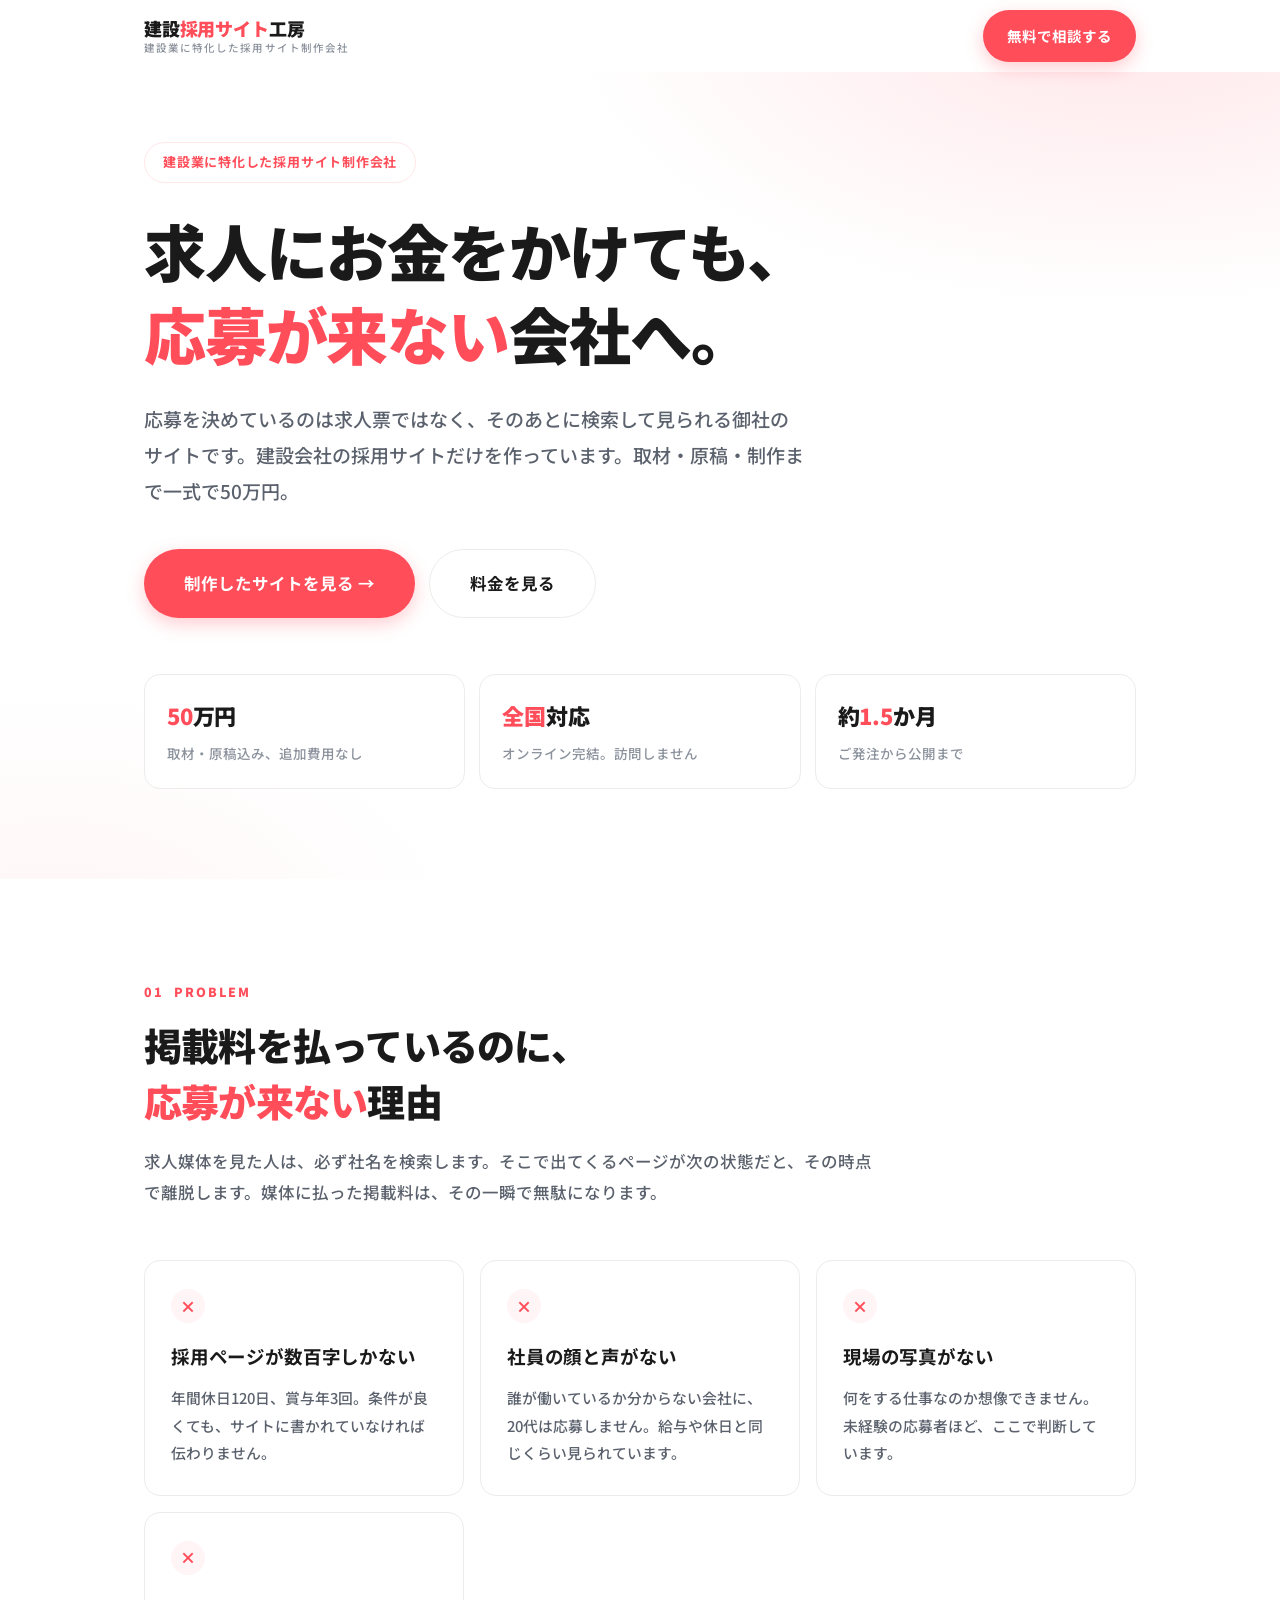
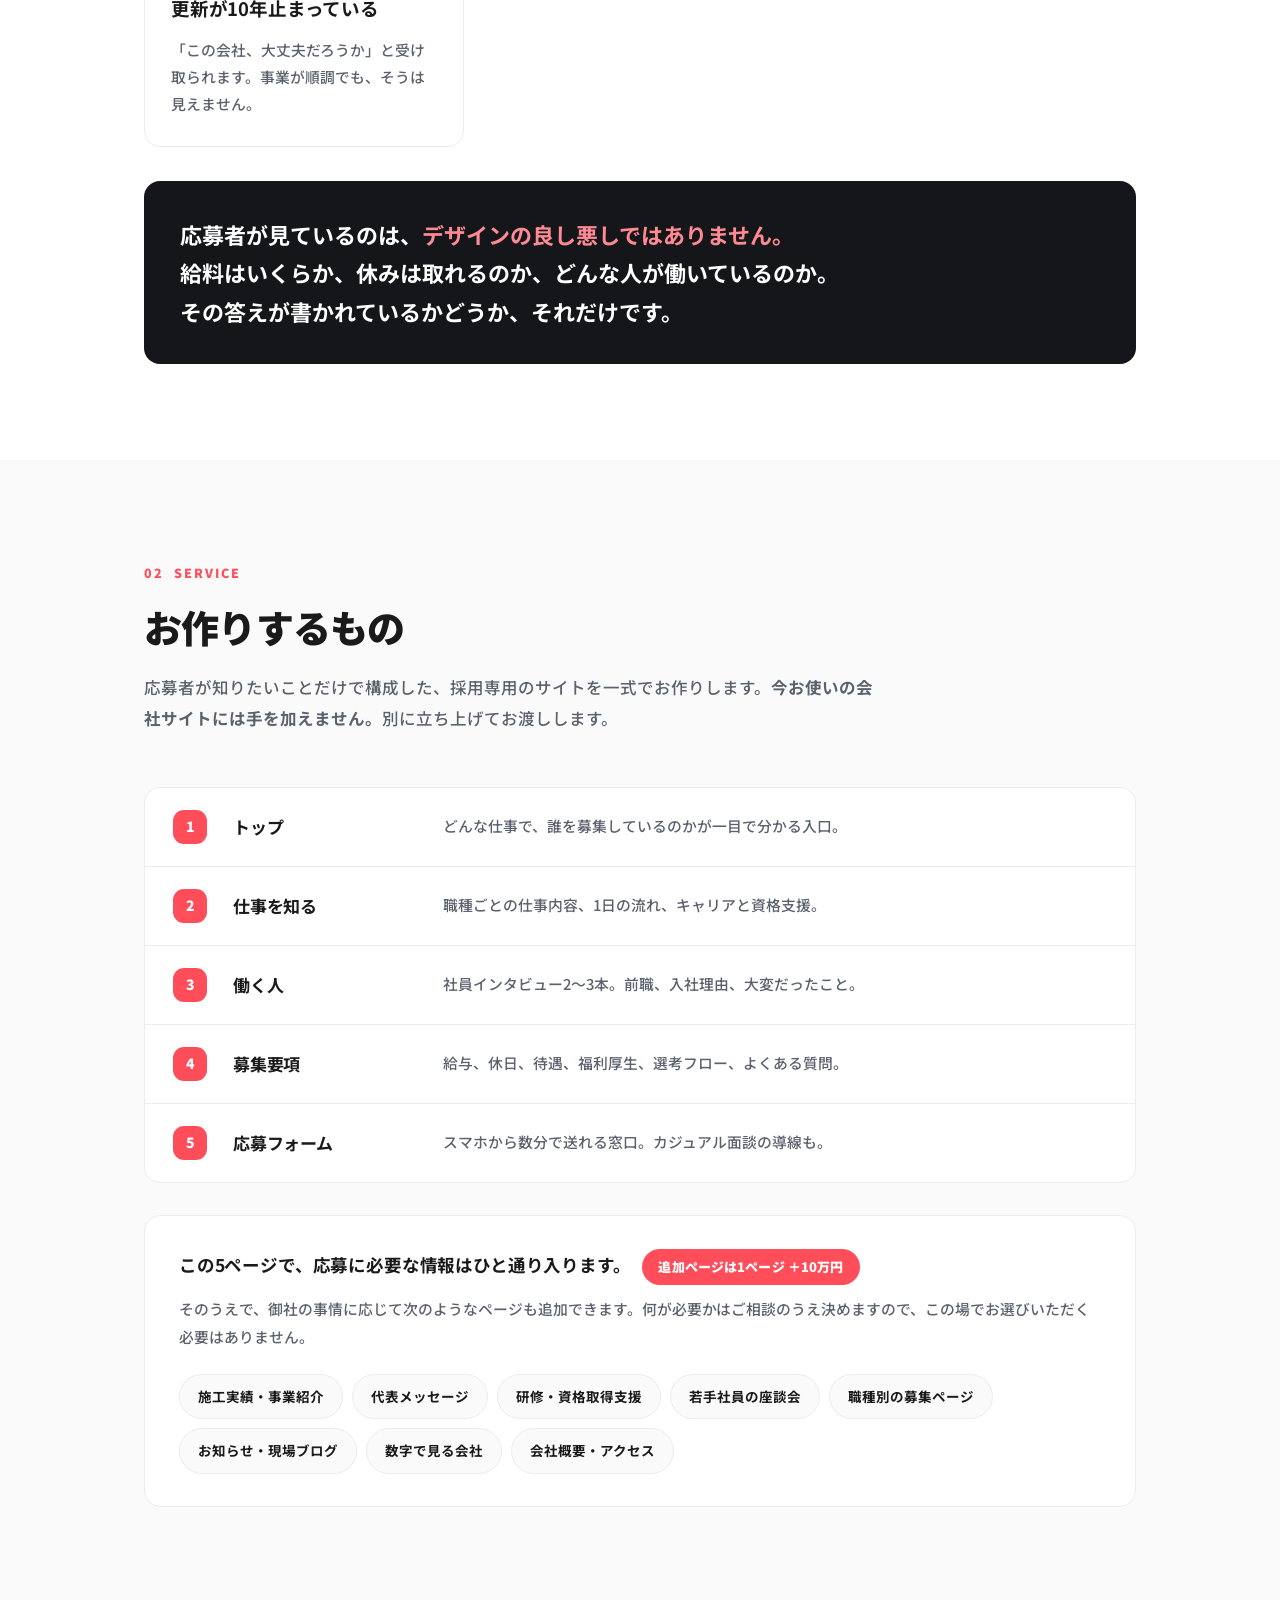
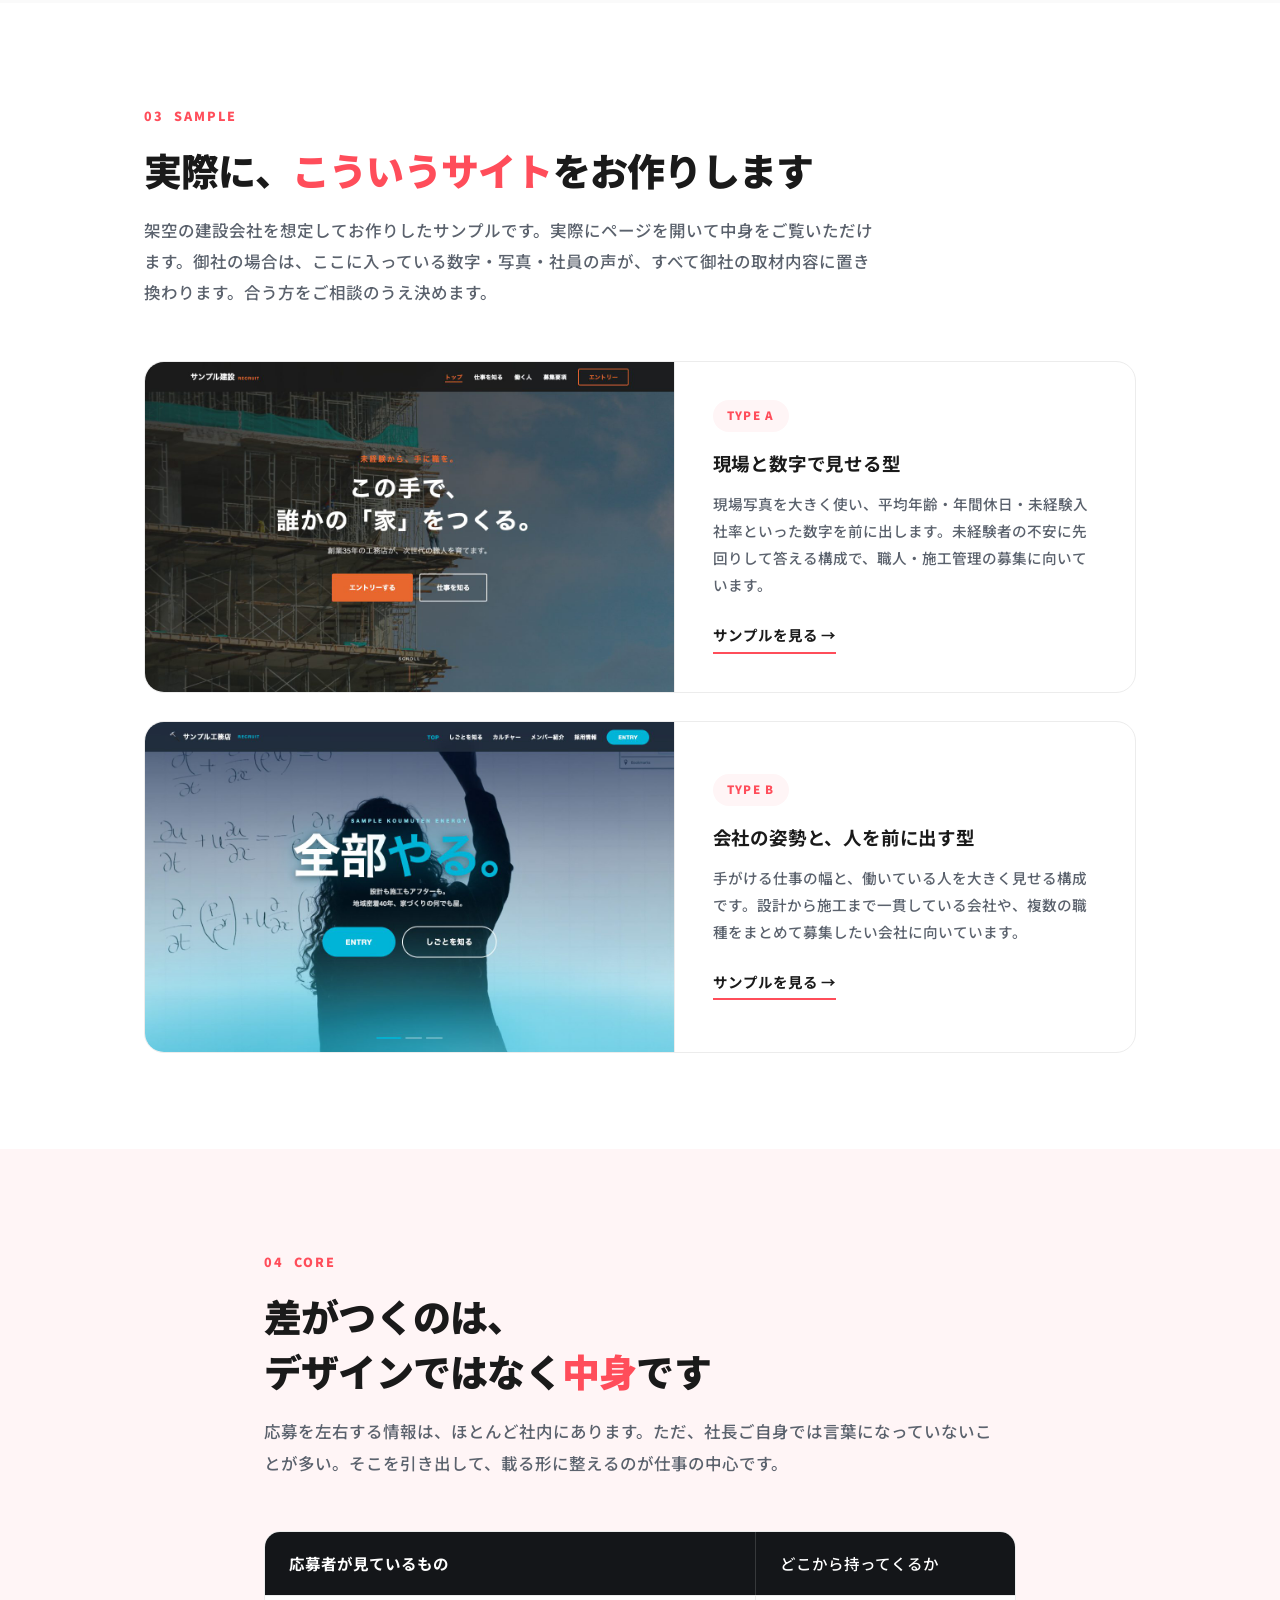
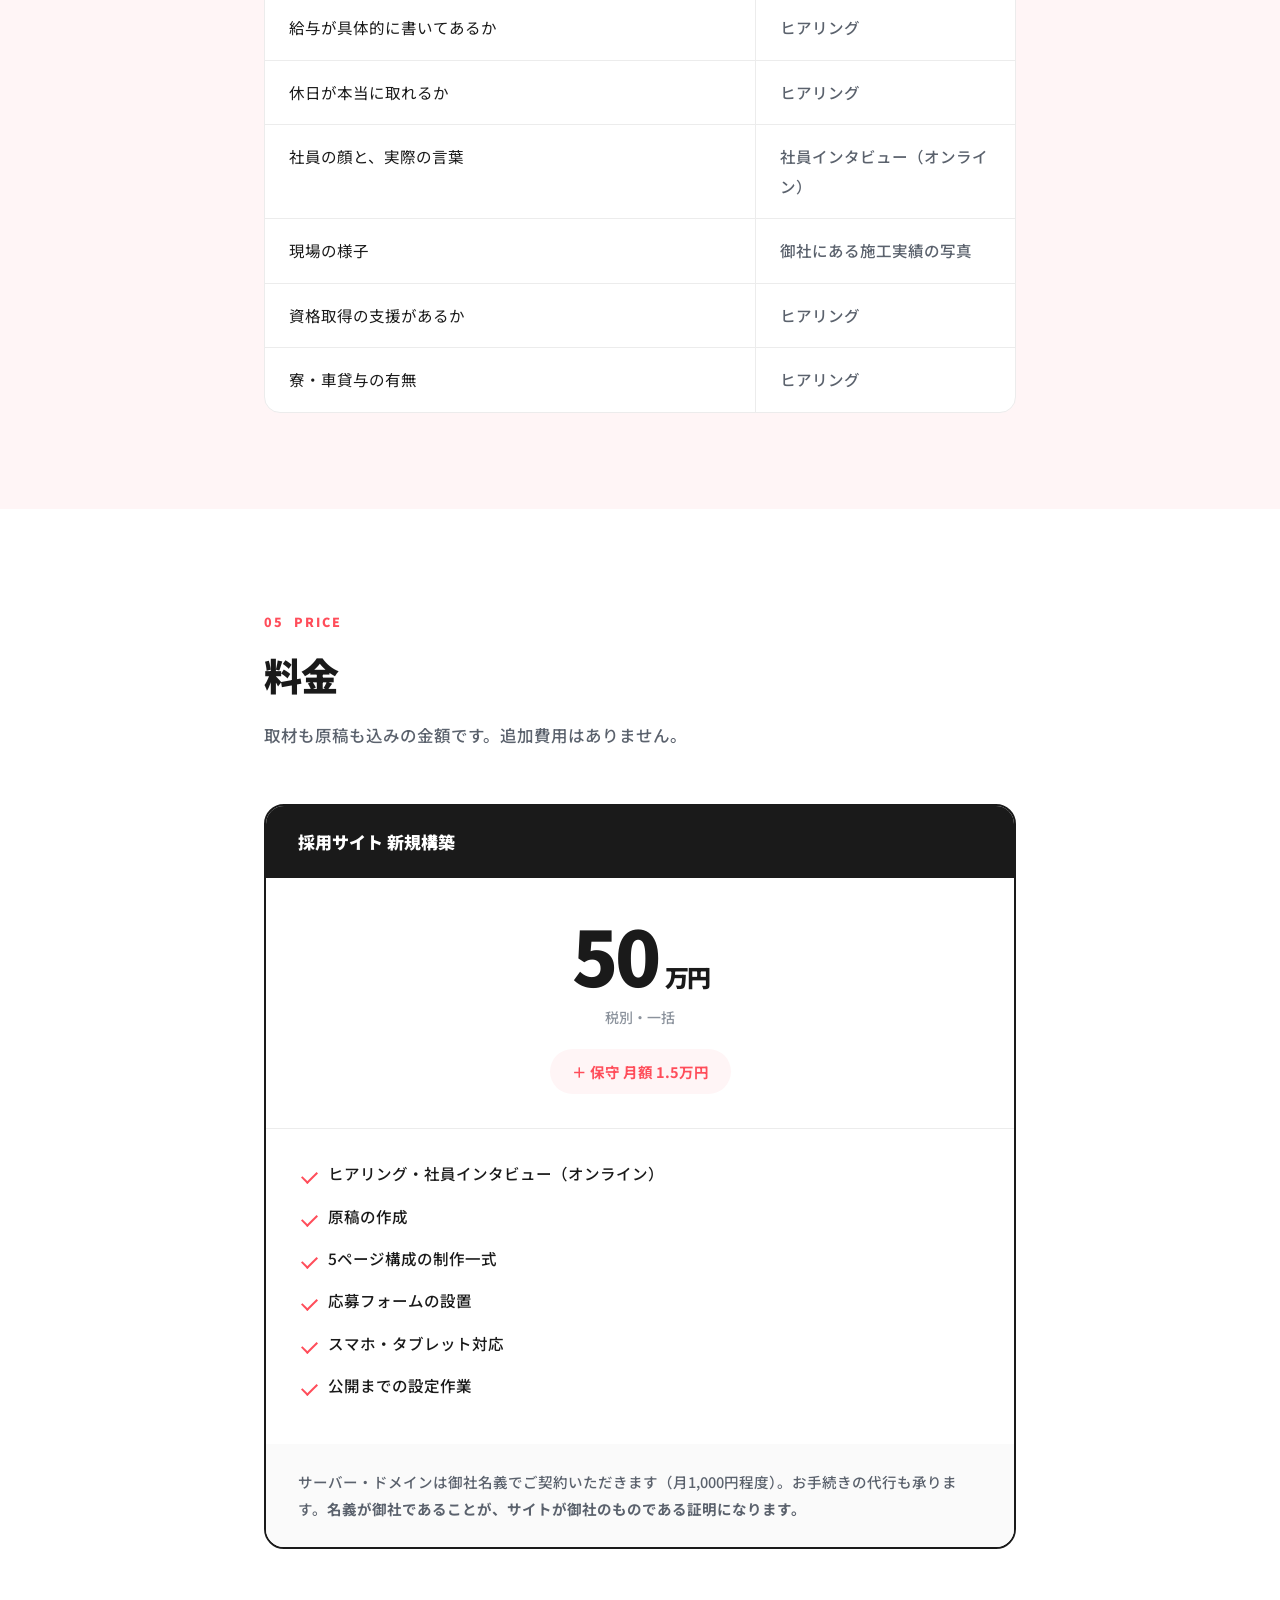
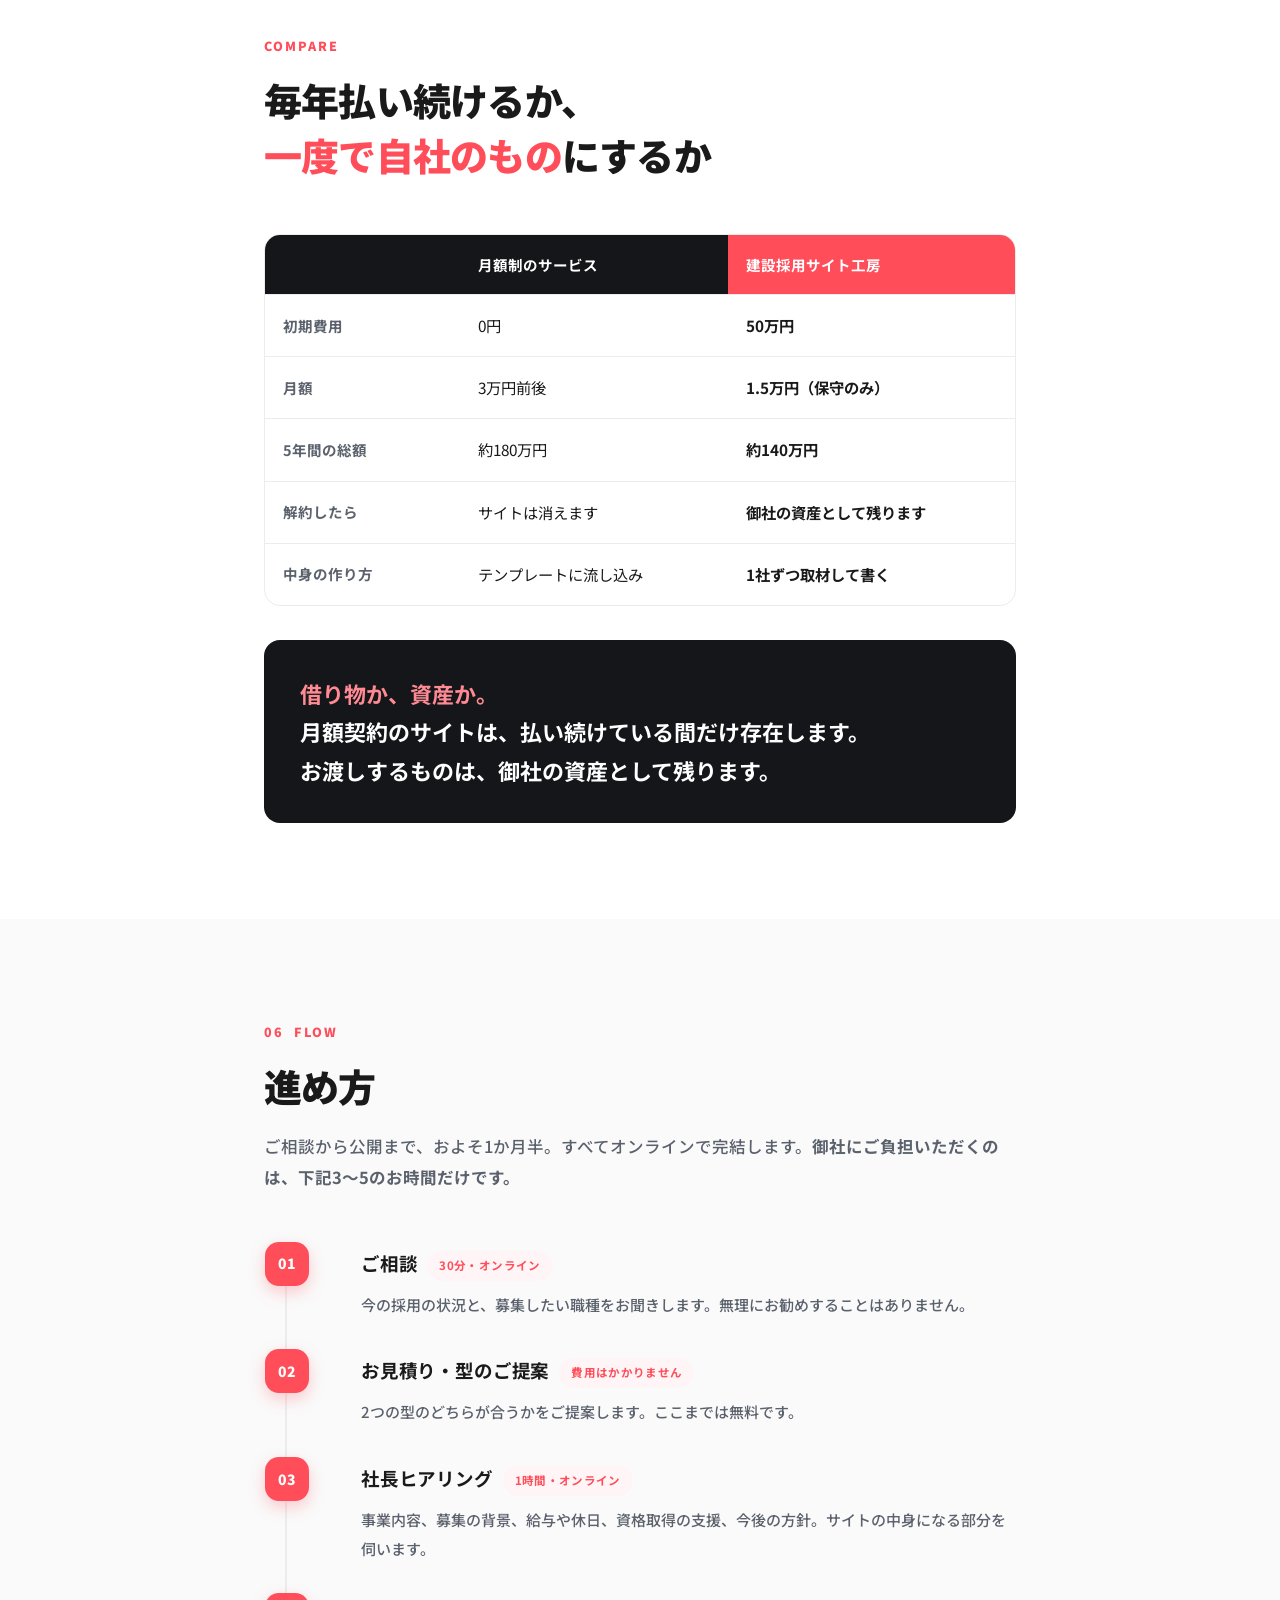
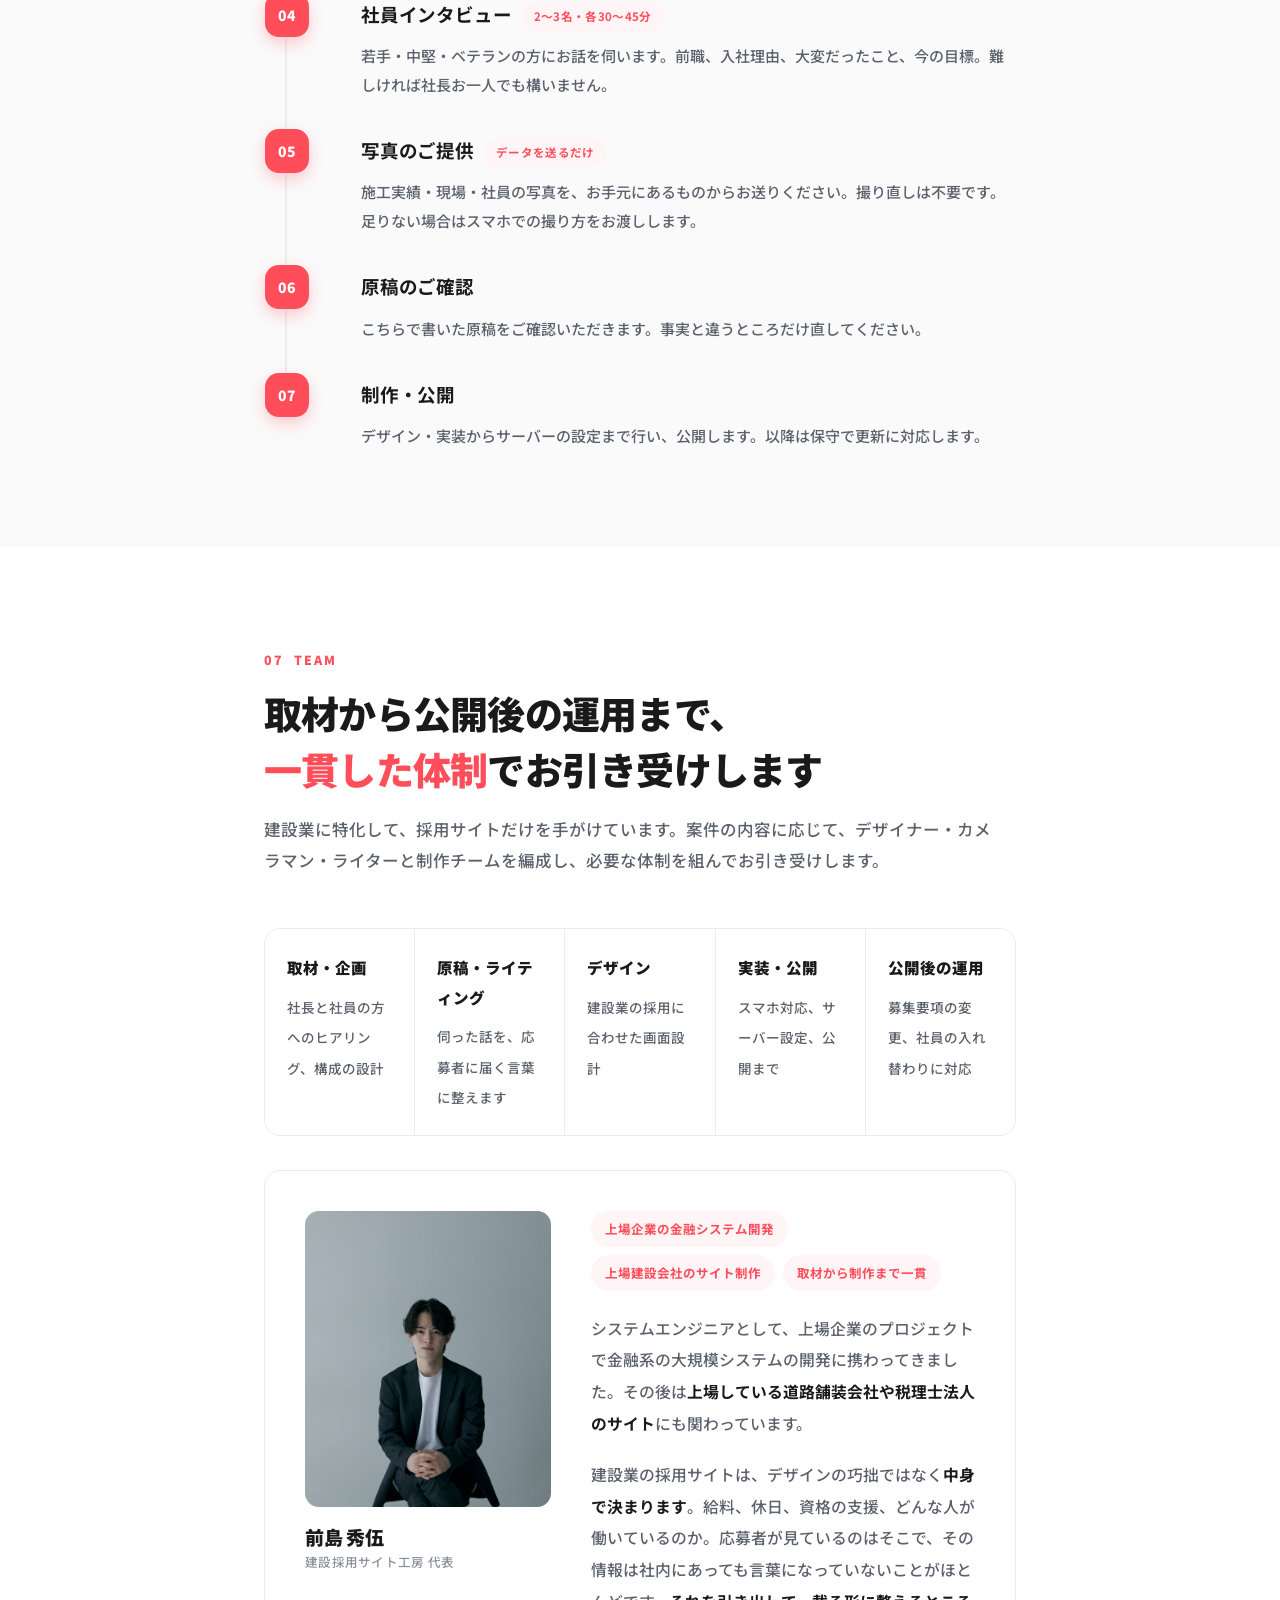
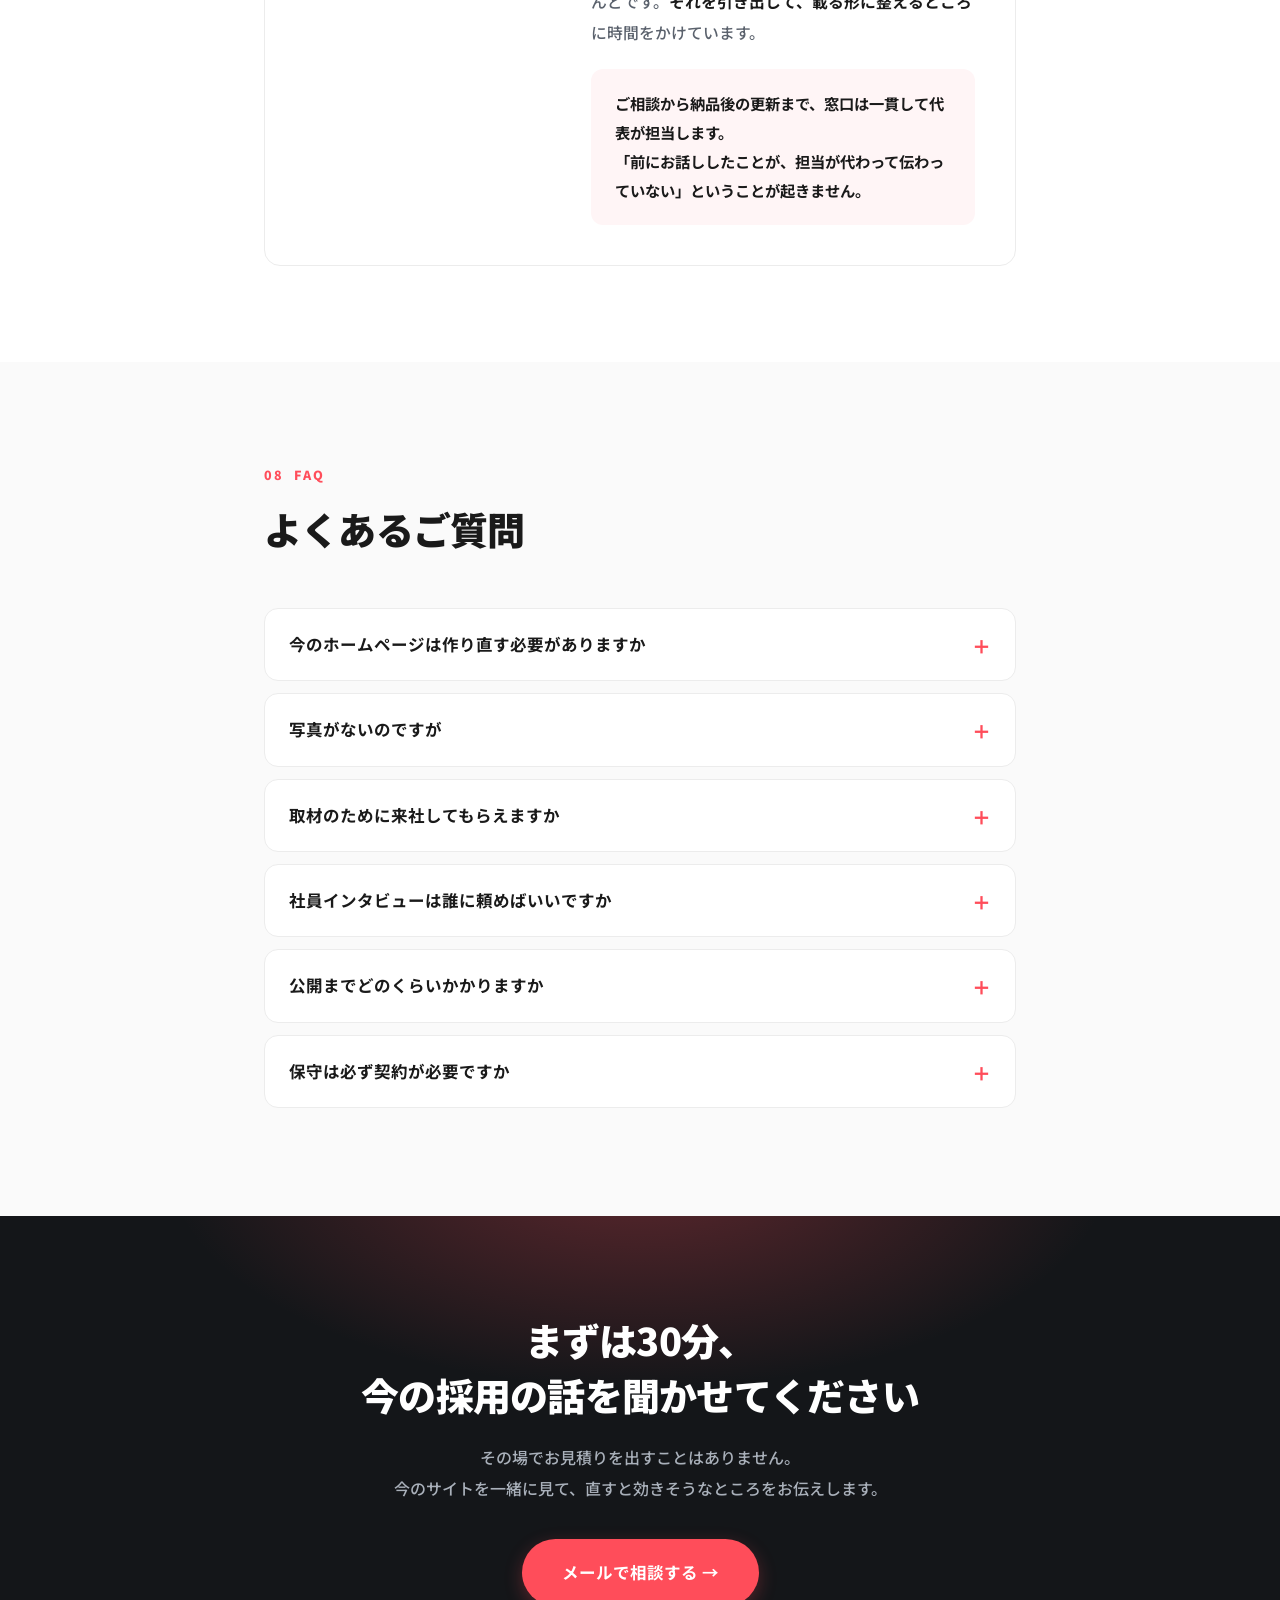
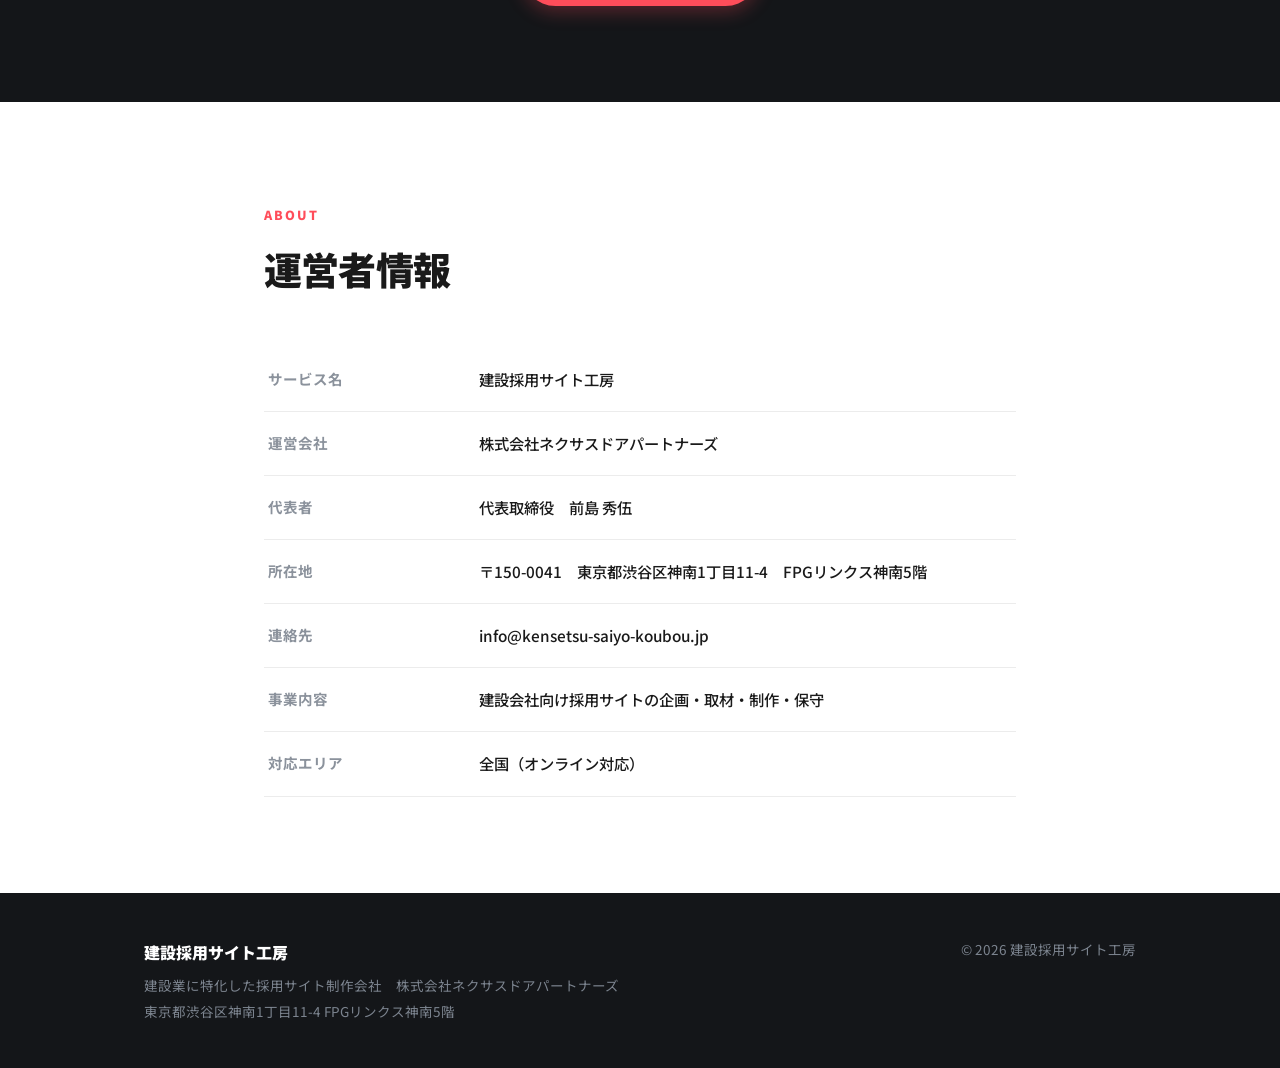
==== commit c7685f40: "名乗りを「建設業に特化した採用サイト制作会社」に統一、運営会社を明記 Co-Authored-By: Claude Opus 5 (1M context) <noreply@anthropic.com" ====
--- a/index.html
+++ b/index.html
@@ -3,9 +3,9 @@
 <head>
 <meta charset="UTF-8">
 <meta name="viewport" content="width=device-width, initial-scale=1">
-<title>建設採用サイト工房｜建設会社の採用サイト専門</title>
-<meta name="description" content="建設会社の採用サイトだけを作っています。取材から原稿まで一式で50万円。全国オンライン対応、撮影のための訪問はありません。">
-<meta property="og:title" content="建設採用サイト工房｜建設会社の採用サイト専門">
+<title>建設採用サイト工房｜建設業に特化した採用サイト制作会社</title>
+<meta name="description" content="建設業に特化して、採用サイトだけを作っています。取材から原稿まで一式で50万円。全国オンライン対応、撮影のための訪問はありません。">
+<meta property="og:title" content="建設採用サイト工房｜建設業に特化した採用サイト制作会社">
 <meta property="og:description" content="求人にお金をかけても応募が来ない会社へ。取材・原稿・制作まで一式50万円。">
 <meta property="og:type" content="website">
 <link rel="preconnect" href="https://fonts.googleapis.com">
@@ -352,7 +352,7 @@
 
 <header>
   <div class="wrap hd">
-    <a class="logo" href="#top">建設<em>採用サイト</em>工房<small>建設会社の採用サイト専門</small></a>
+    <a class="logo" href="#top">建設<em>採用サイト</em>工房<small>建設業に特化した採用サイト制作会社</small></a>
     <a class="pill" href="#contact">無料で相談する</a>
   </div>
 </header>
@@ -360,7 +360,7 @@
 <!-- HERO -->
 <div class="hero" id="top">
   <div class="wrap">
-    <span class="badge">建設会社の採用サイト専門</span>
+    <span class="badge">建設業に特化した採用サイト制作会社</span>
     <h1>求人にお金をかけても、<br><em>応募が来ない</em>会社へ。</h1>
     <p class="sub">応募を決めているのは求人票ではなく、そのあとに検索して見られる御社のサイトです。建設会社の採用サイトだけを作っています。取材・原稿・制作まで一式で50万円。</p>
     <div class="btns">
@@ -553,7 +553,7 @@
     <div class="sec-head">
       <span class="sec-no">07 &nbsp;TEAM</span>
       <h2>取材から公開後の運用まで、<br><em>一貫した体制</em>でお引き受けします</h2>
-      <p class="lead">建設会社の採用サイトだけを手がけています。案件の内容に応じて、デザイナー・カメラマン・ライターと制作チームを編成し、必要な体制を組んでお引き受けします。</p>
+      <p class="lead">建設業に特化して、採用サイトだけを手がけています。案件の内容に応じて、デザイナー・カメラマン・ライターと制作チームを編成し、必要な体制を組んでお引き受けします。</p>
     </div>
 
     <div class="roles">
@@ -613,8 +613,9 @@
   <div class="wrap narrow">
     <div class="sec-head"><span class="sec-no">ABOUT</span><h2>運営者情報</h2></div>
     <table class="about">
-      <tr><th>屋号</th><td>建設採用サイト工房</td></tr>
-      <tr><th>代表者</th><td>前島 秀伍</td></tr>
+      <tr><th>サービス名</th><td>建設採用サイト工房</td></tr>
+      <tr><th>運営会社</th><td>株式会社ネクサスドアパートナーズ</td></tr>
+      <tr><th>代表者</th><td>代表取締役　前島 秀伍</td></tr>
       <tr><th>所在地</th><td>〒150-0041　東京都渋谷区神南1丁目11-4　FPGリンクス神南5階</td></tr>
       <tr><th>連絡先</th><td>info@kensetsu-saiyo-koubou.jp</td></tr>
       <tr><th>事業内容</th><td>建設会社向け採用サイトの企画・取材・制作・保守</td></tr>
@@ -625,7 +626,7 @@
 
 <footer>
   <div class="wrap fin">
-    <div><b>建設採用サイト工房</b>建設会社の採用サイト専門　代表 前島 秀伍<br>東京都渋谷区神南1丁目11-4 FPGリンクス神南5階</div>
+    <div><b>建設採用サイト工房</b>建設業に特化した採用サイト制作会社　株式会社ネクサスドアパートナーズ<br>東京都渋谷区神南1丁目11-4 FPGリンクス神南5階</div>
     <div>&copy; 2026 建設採用サイト工房</div>
   </div>
 </footer>
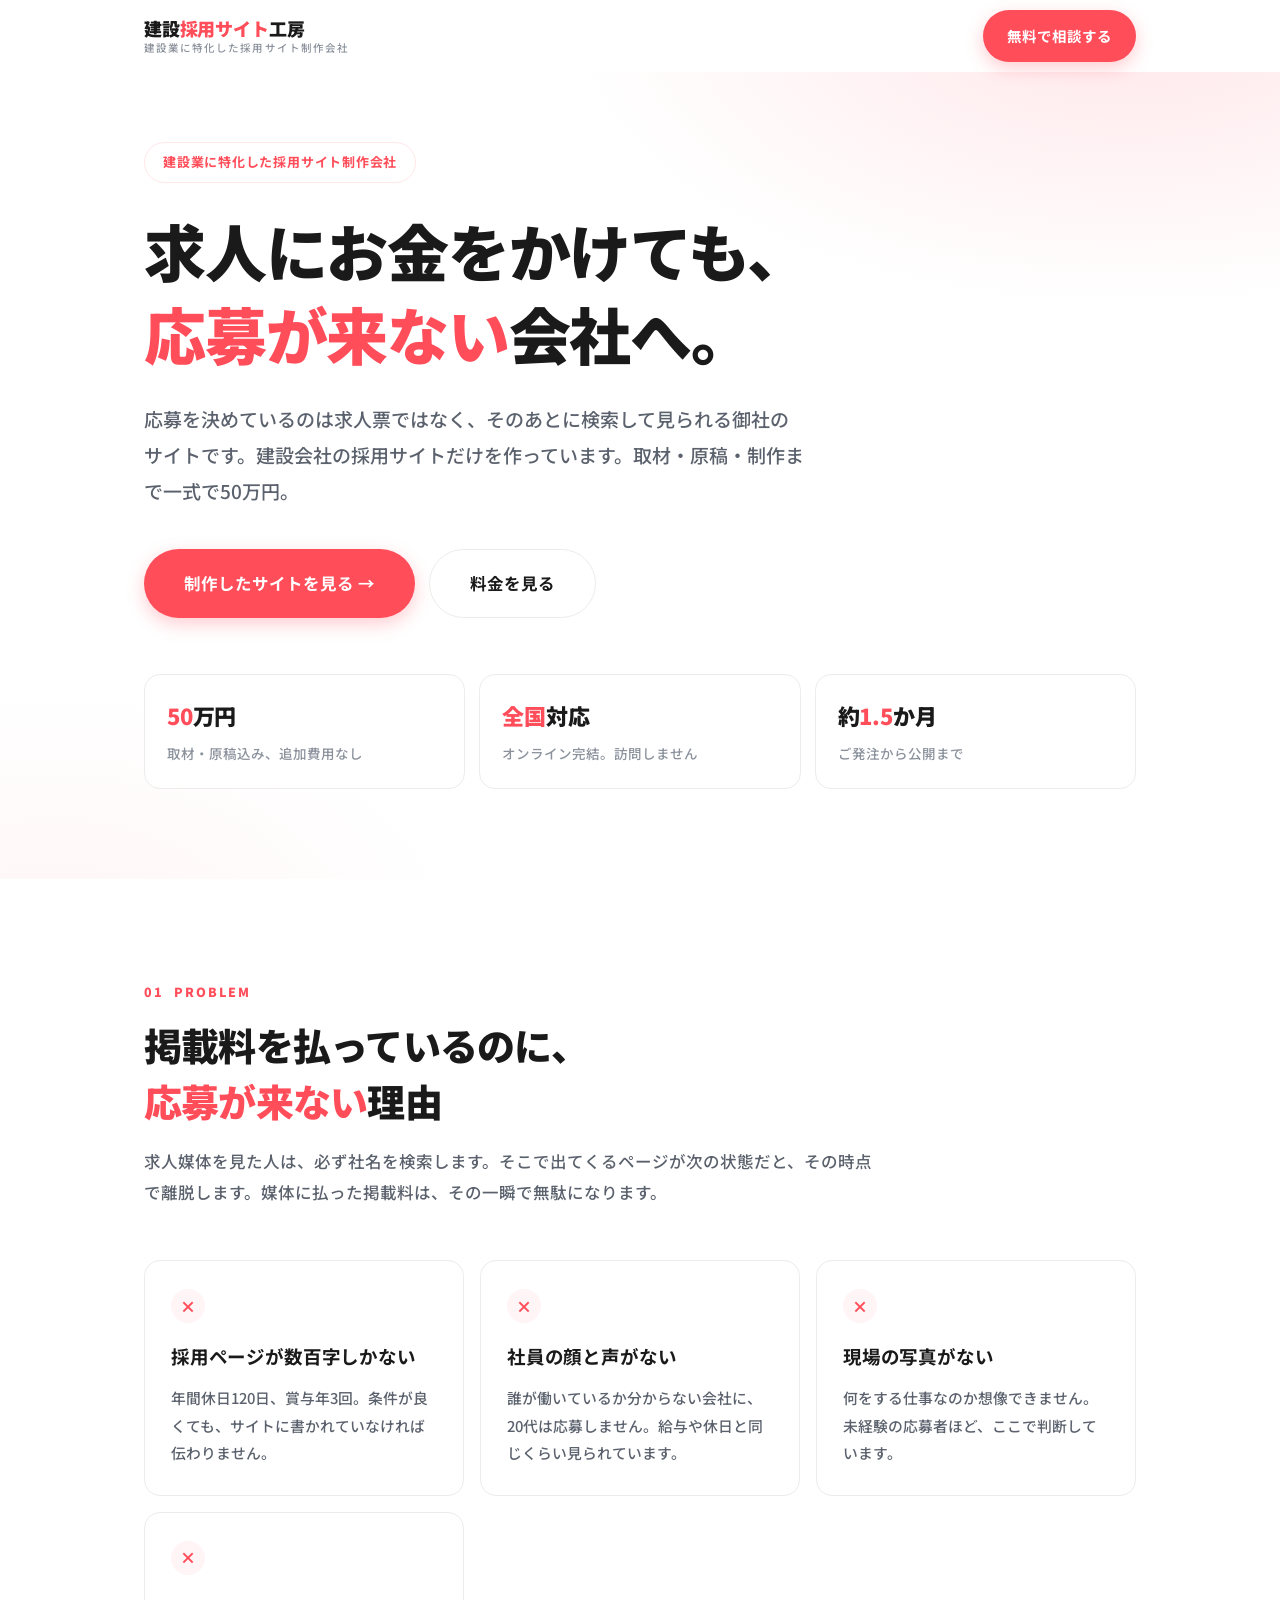
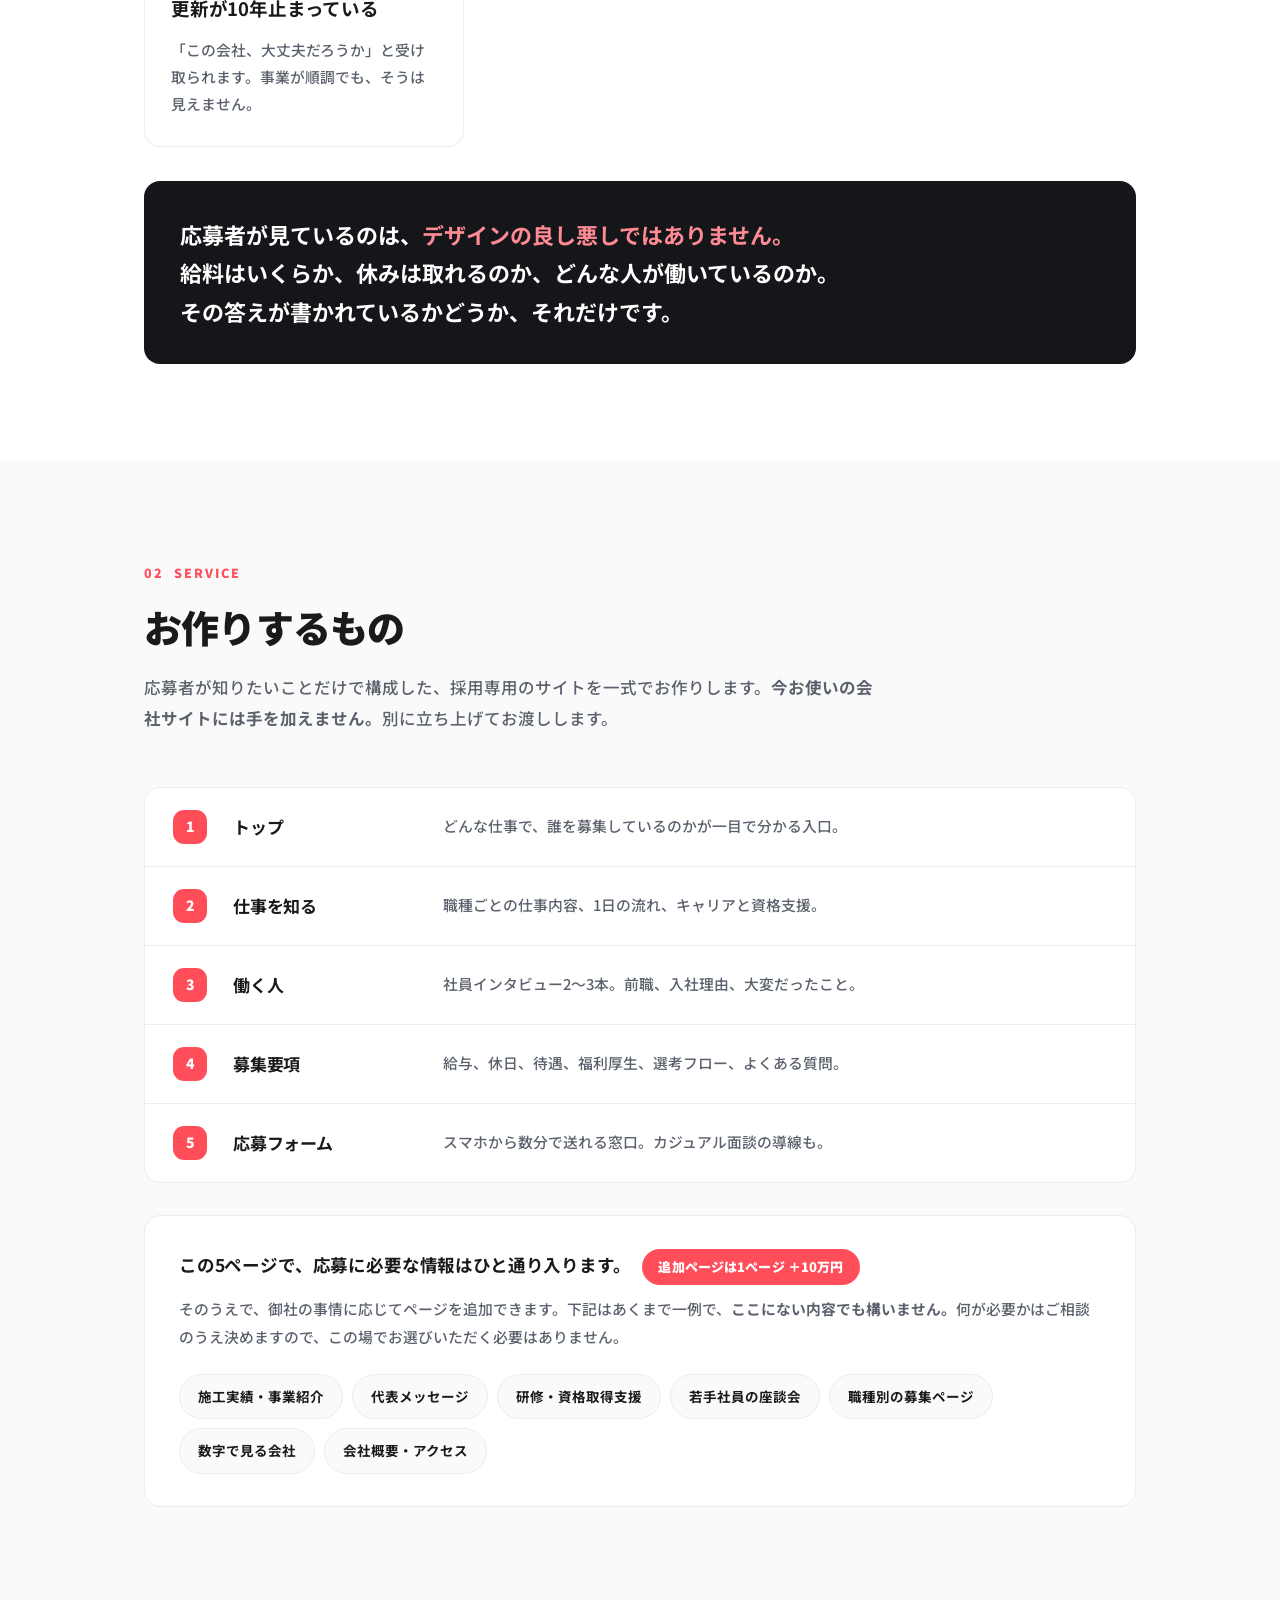
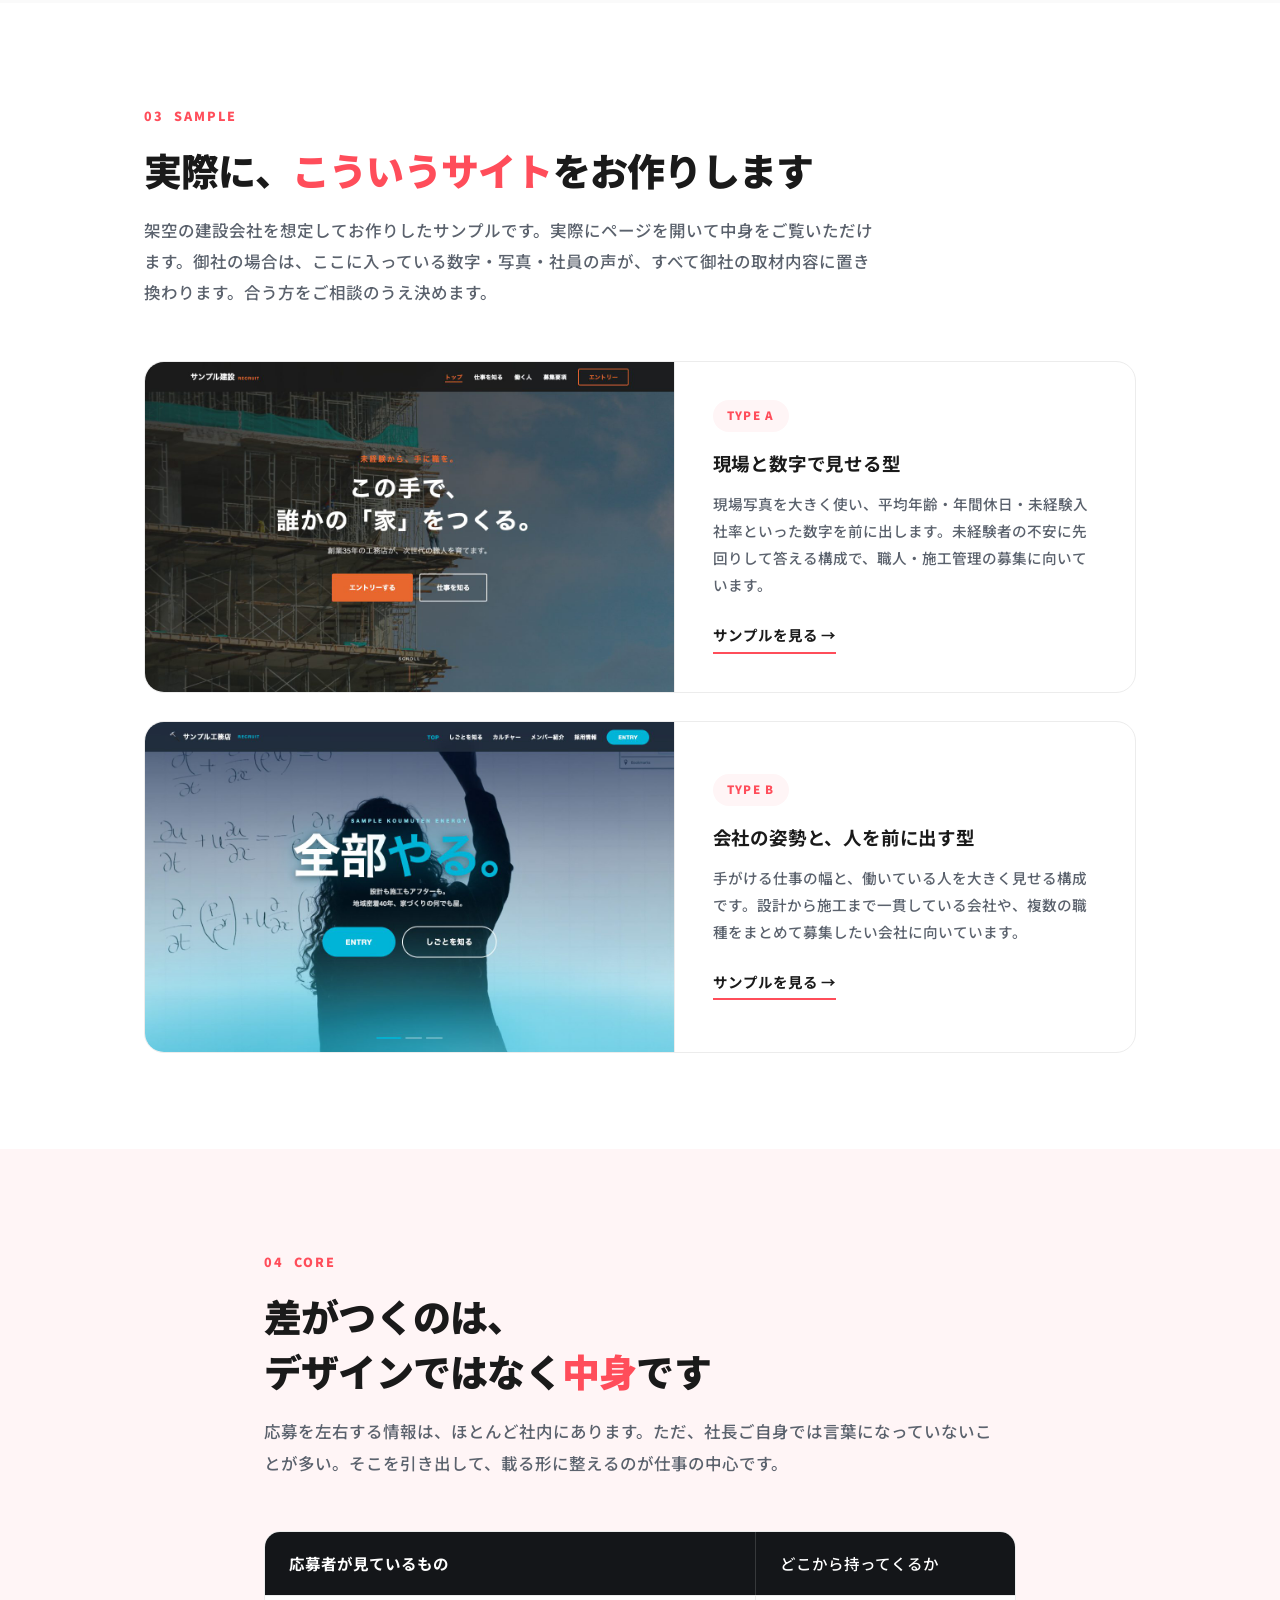
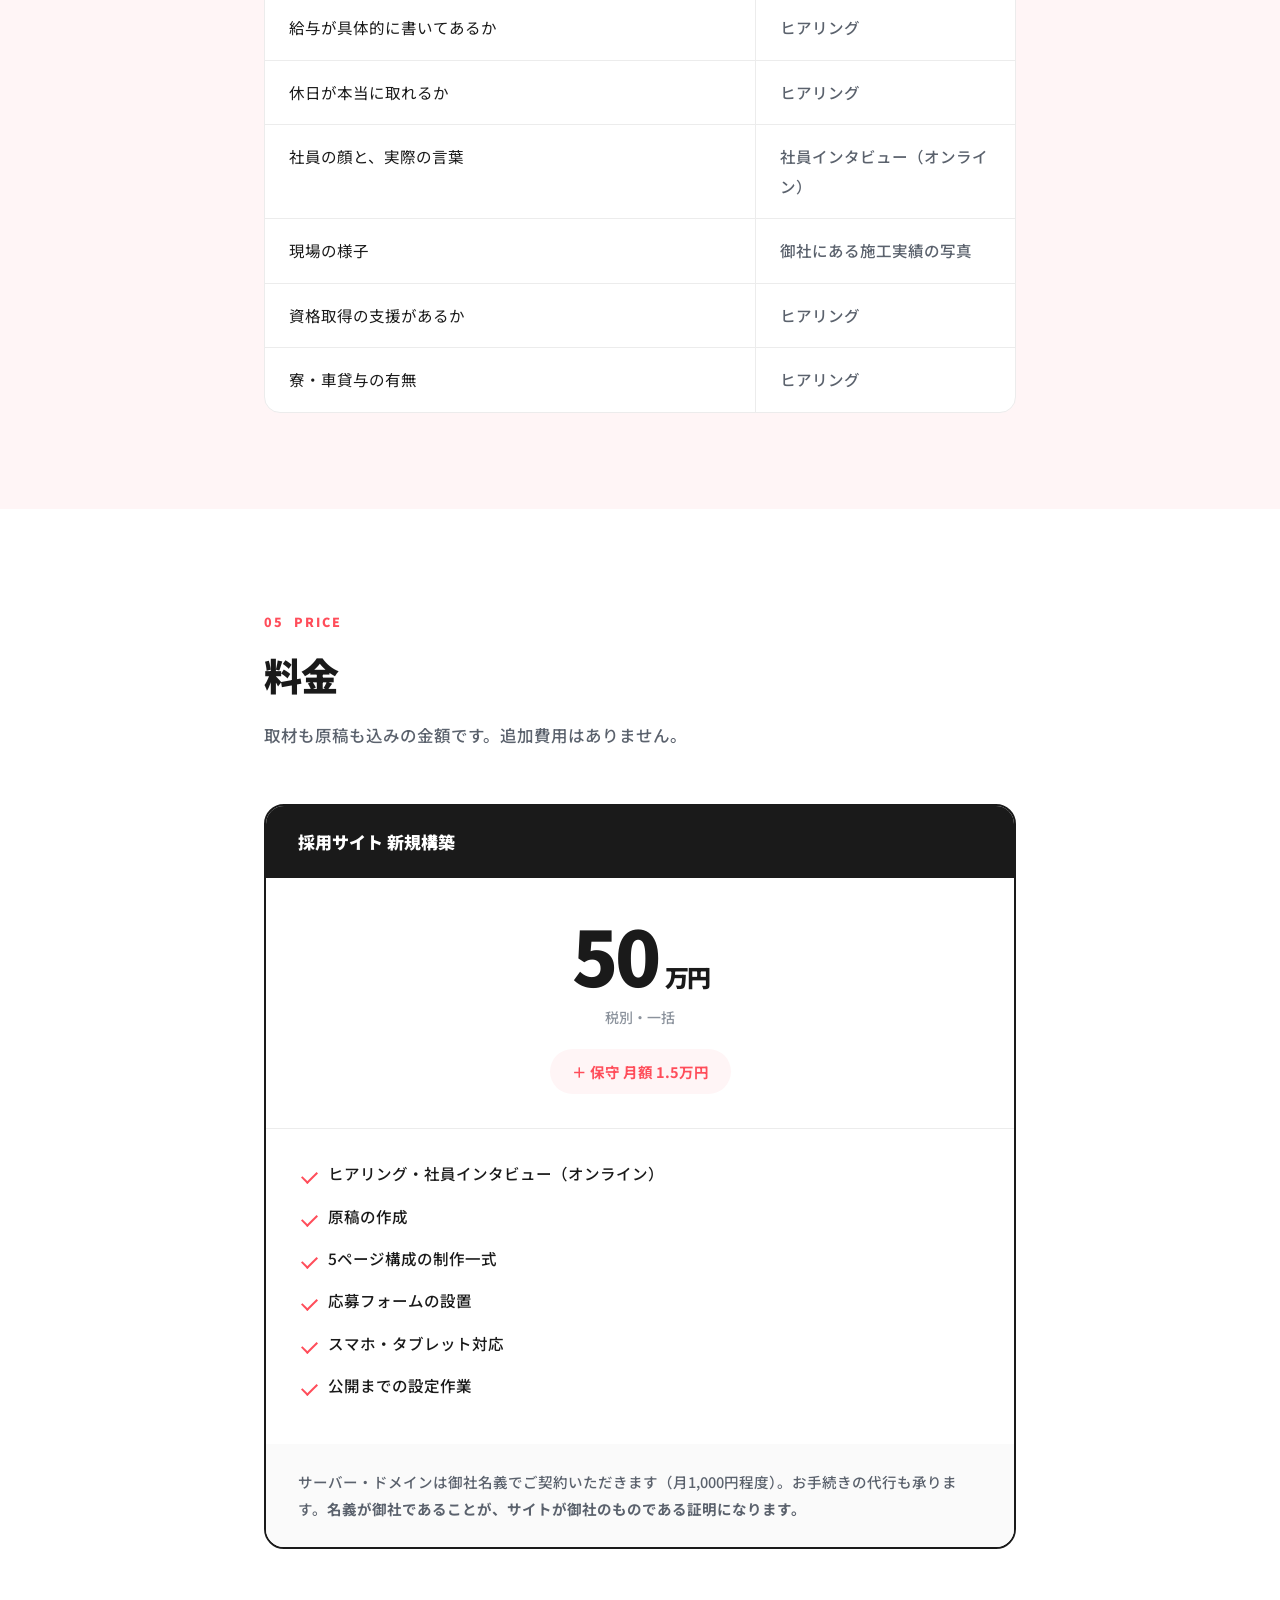
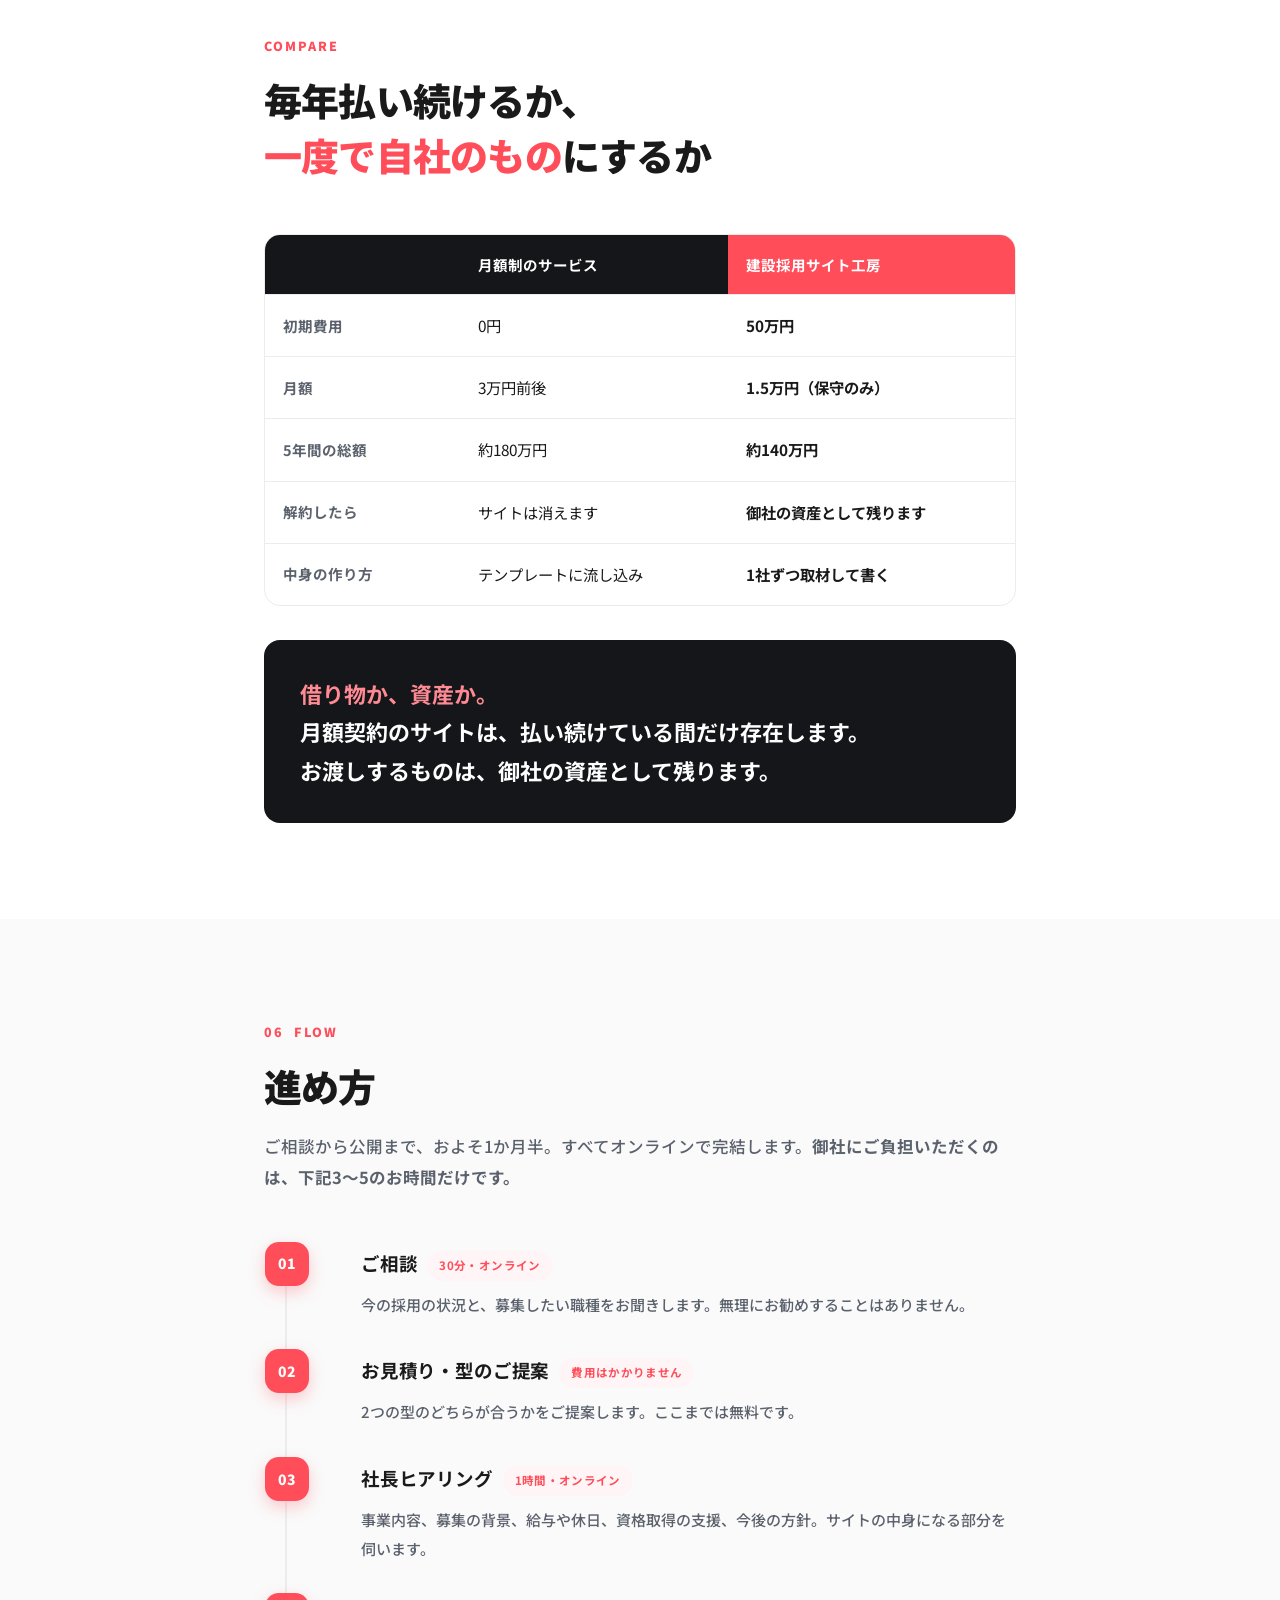
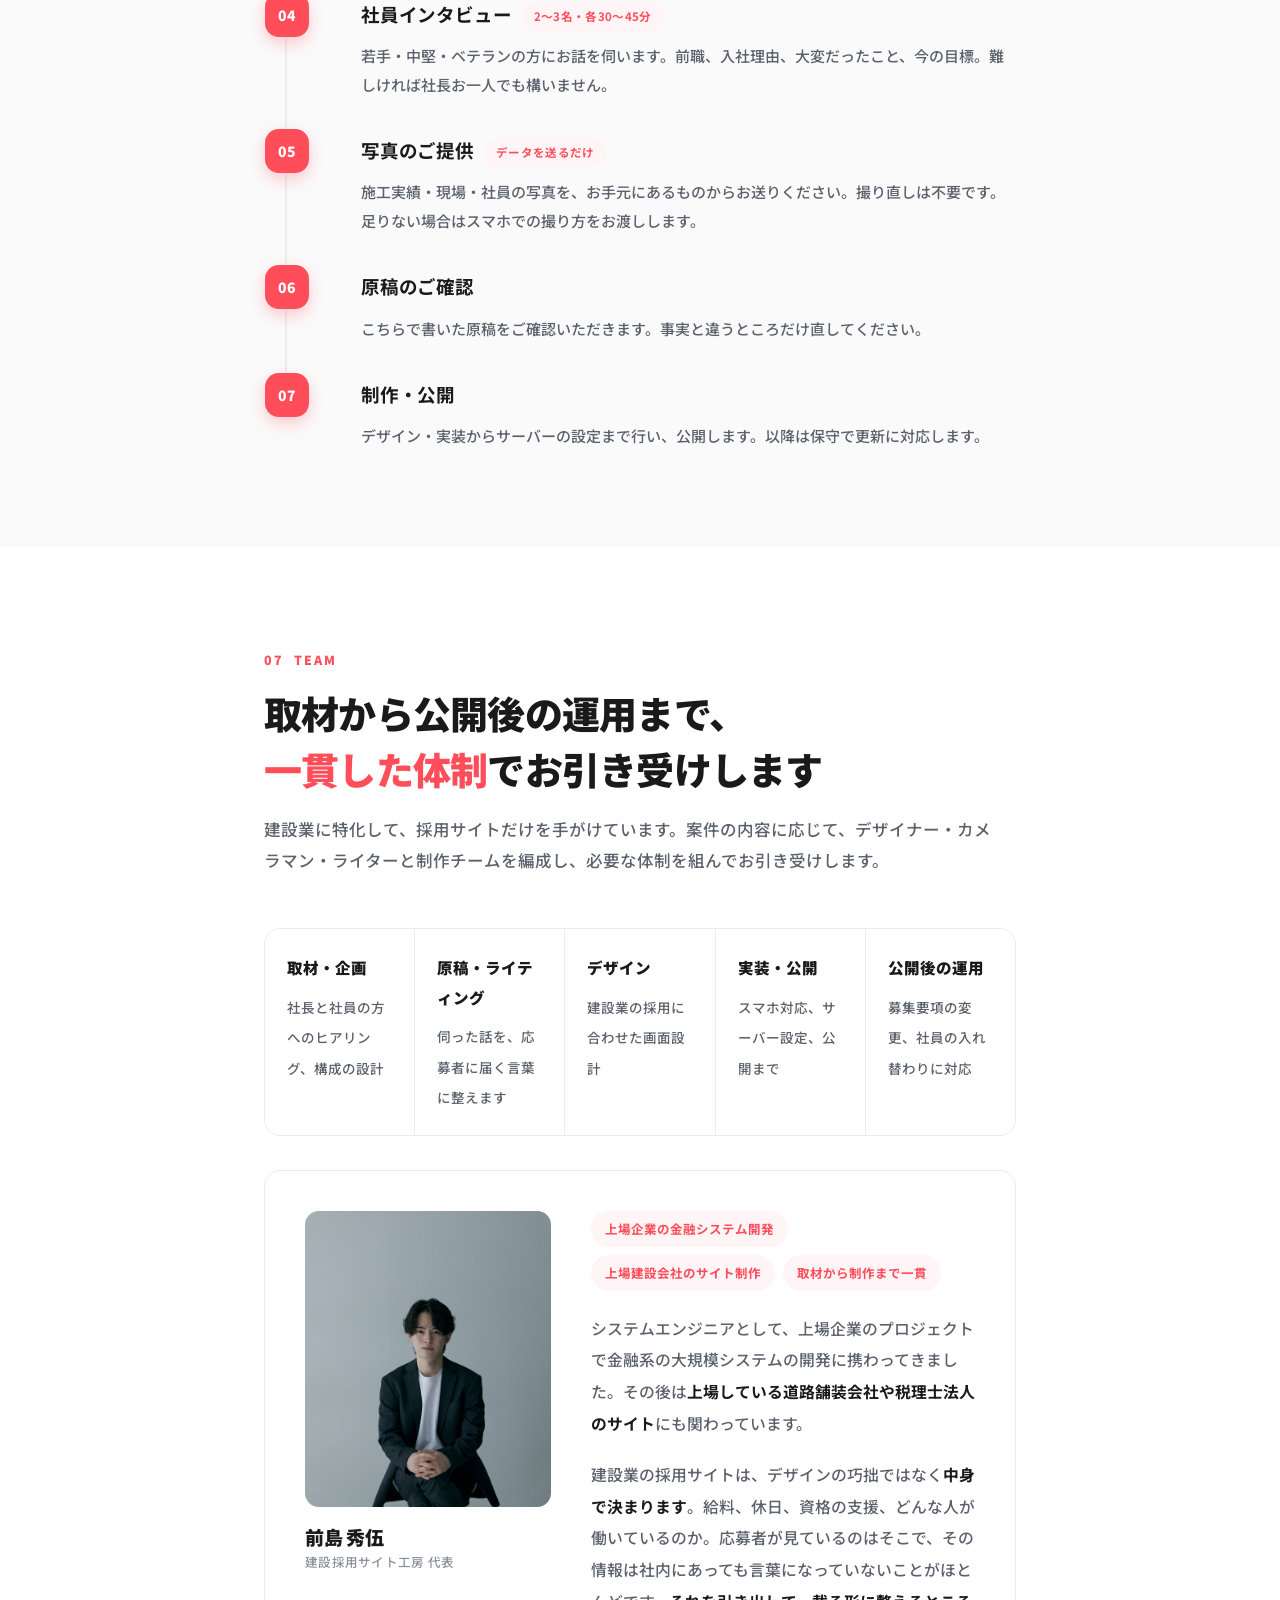
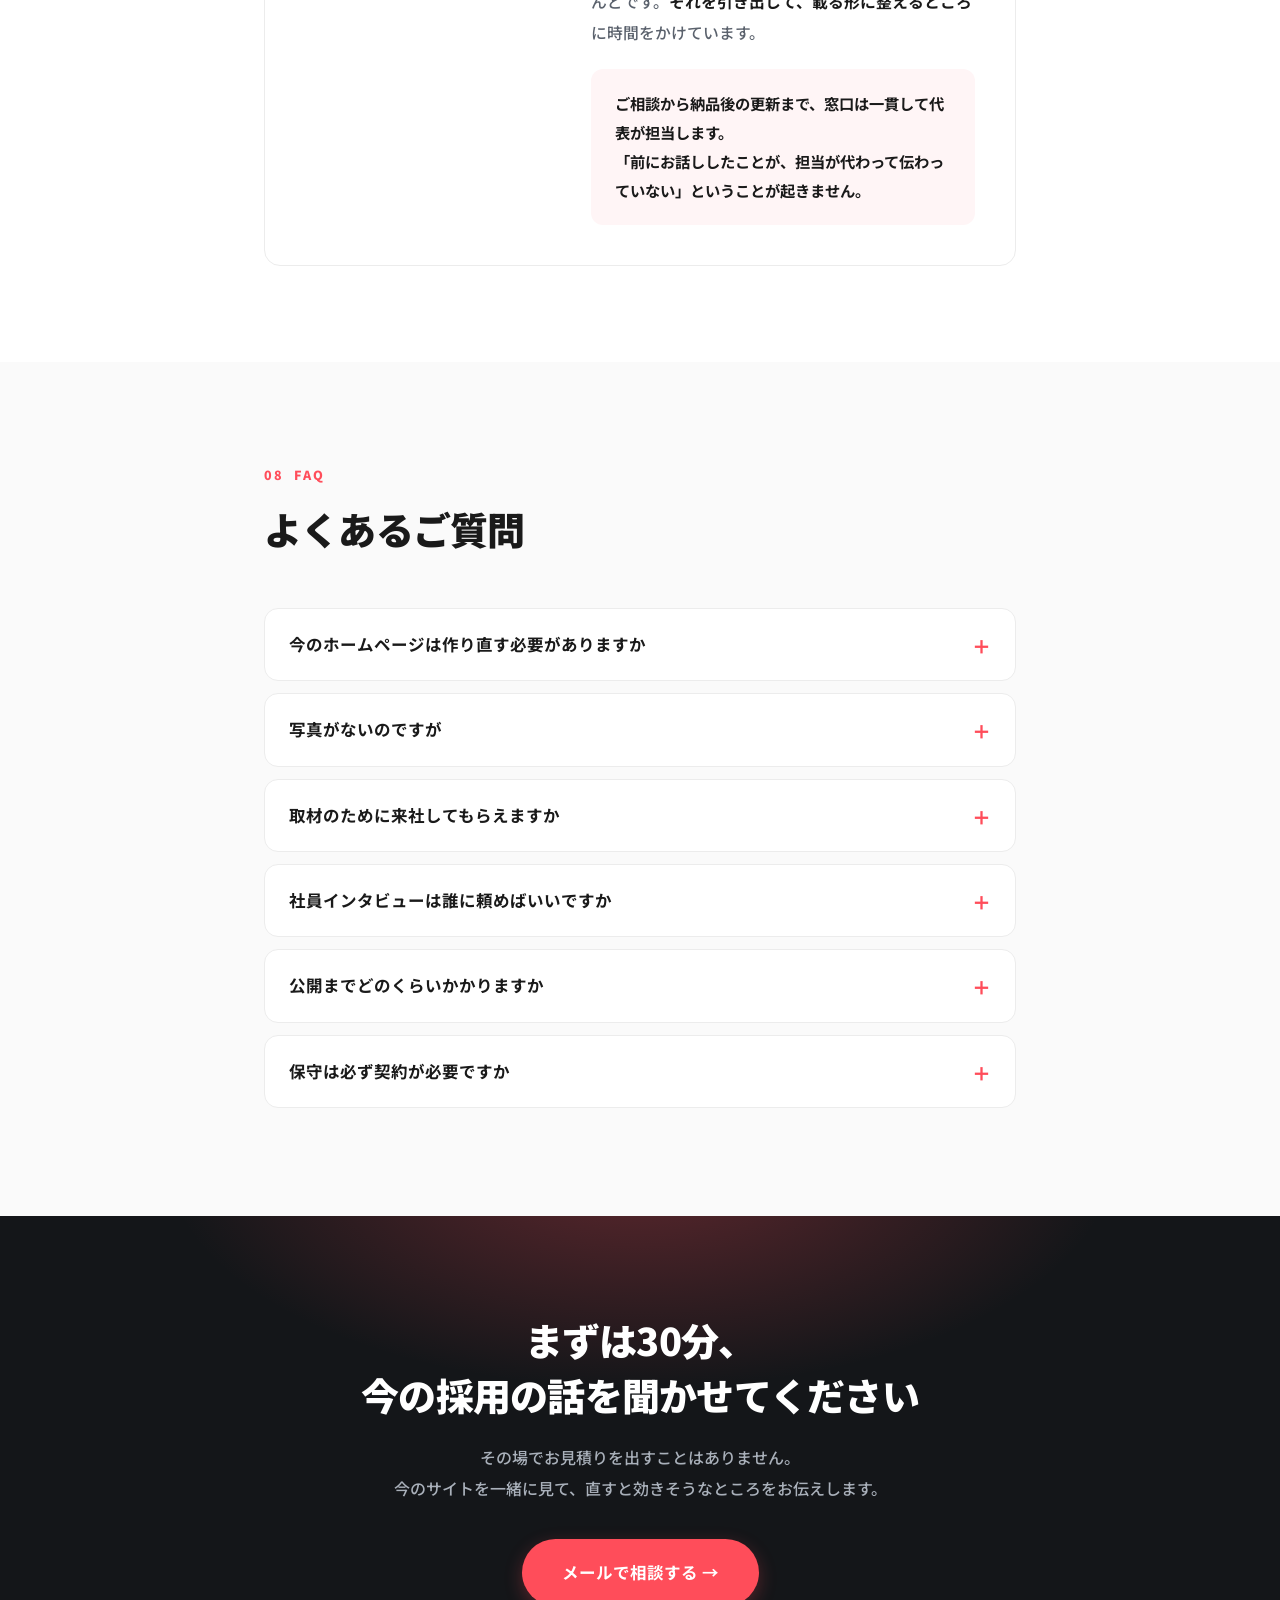
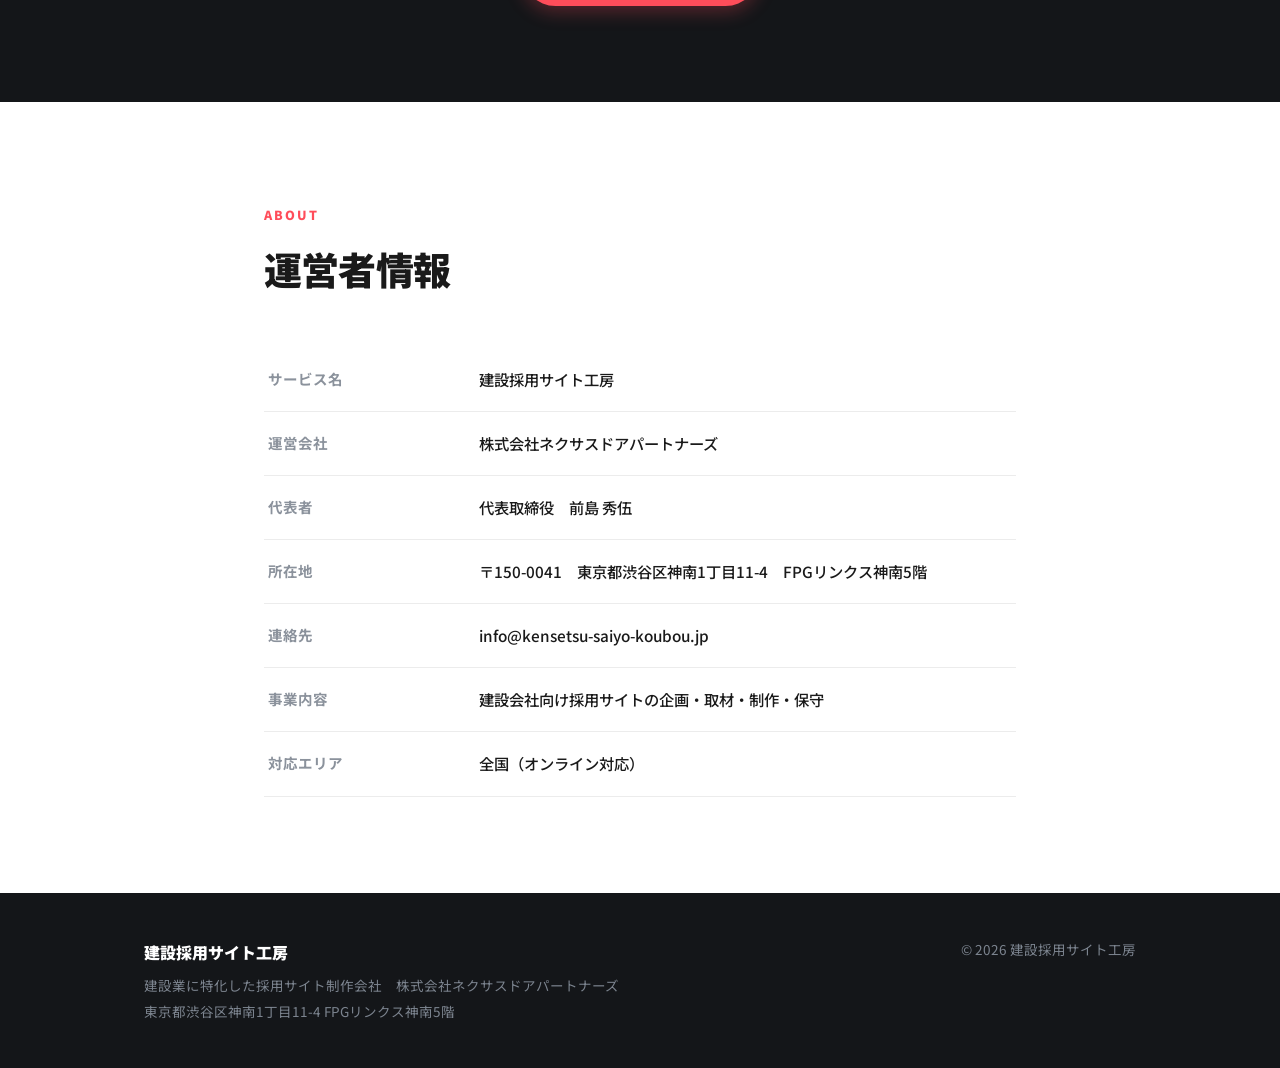
==== commit 0c1338be: "追加ページからブログを削除、一例である旨を明記 Co-Authored-By: Claude Opus 5 (1M context) <noreply@anthropic.com> Claude-Se" ====
--- a/index.html
+++ b/index.html
@@ -412,7 +412,7 @@
     <div class="opt">
       <div class="opt-head">
         <h3>この5ページで、応募に必要な情報はひと通り入ります。<span class="opt-price">追加ページは1ページ ＋10万円</span></h3>
-        <p>そのうえで、御社の事情に応じて次のようなページも追加できます。何が必要かはご相談のうえ決めますので、この場でお選びいただく必要はありません。</p>
+        <p>そのうえで、御社の事情に応じてページを追加できます。下記はあくまで一例で、<b>ここにない内容でも構いません。</b>何が必要かはご相談のうえ決めますので、この場でお選びいただく必要はありません。</p>
       </div>
       <div class="opt-tags">
         <span>施工実績・事業紹介</span>
@@ -420,7 +420,6 @@
         <span>研修・資格取得支援</span>
         <span>若手社員の座談会</span>
         <span>職種別の募集ページ</span>
-        <span>お知らせ・現場ブログ</span>
         <span>数字で見る会社</span>
         <span>会社概要・アクセス</span>
       </div>
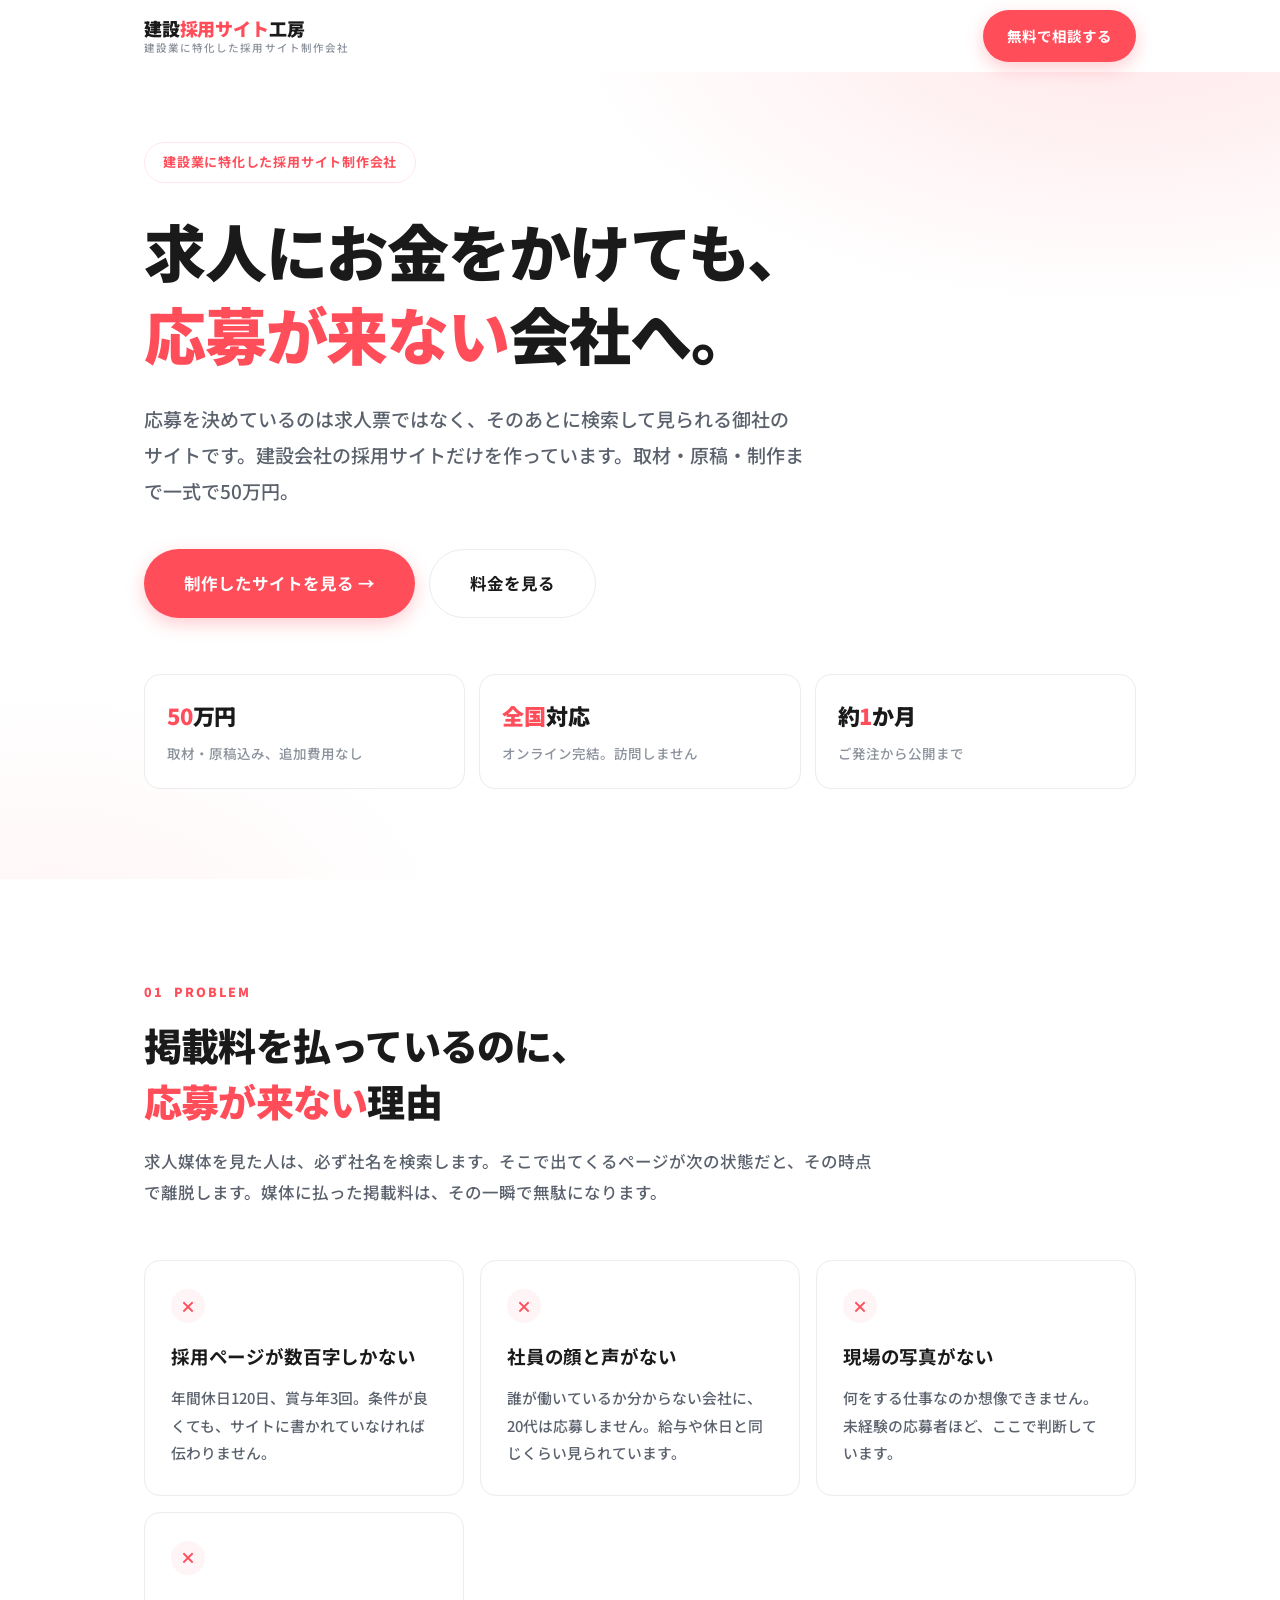
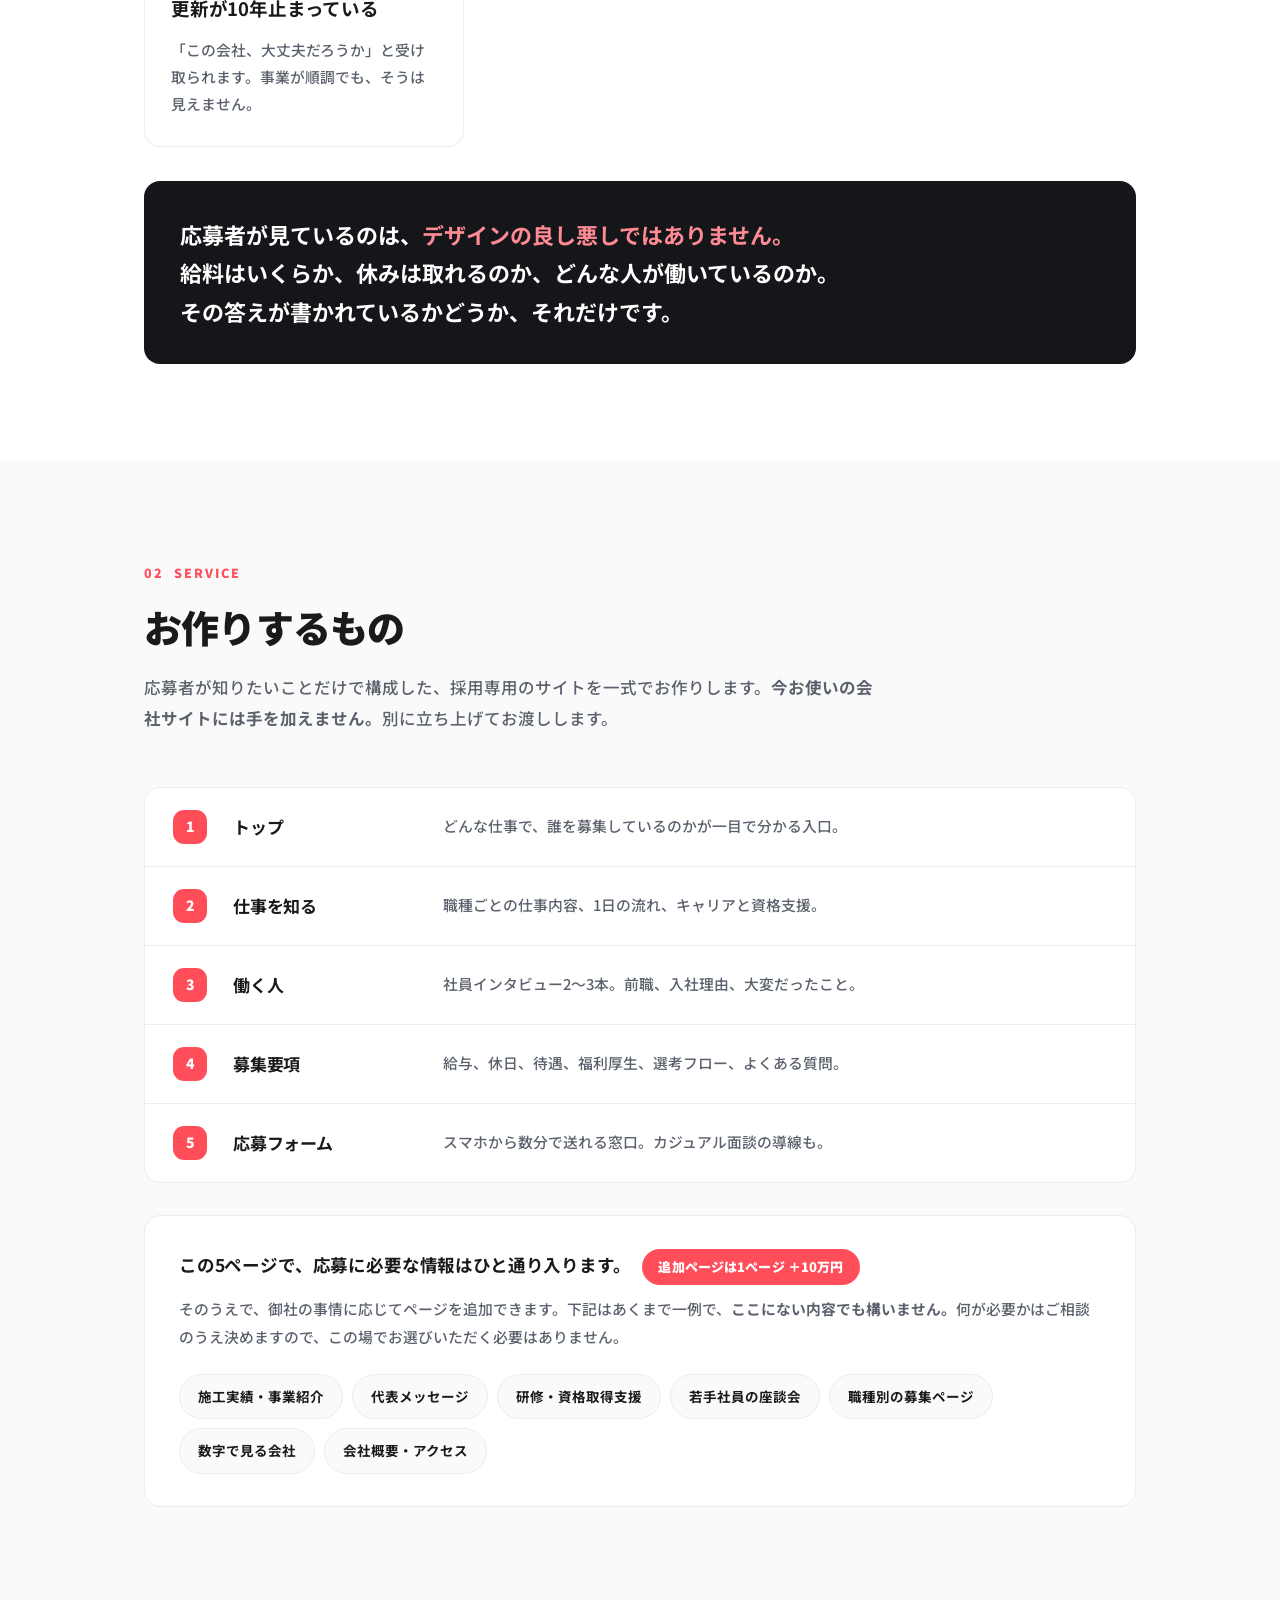
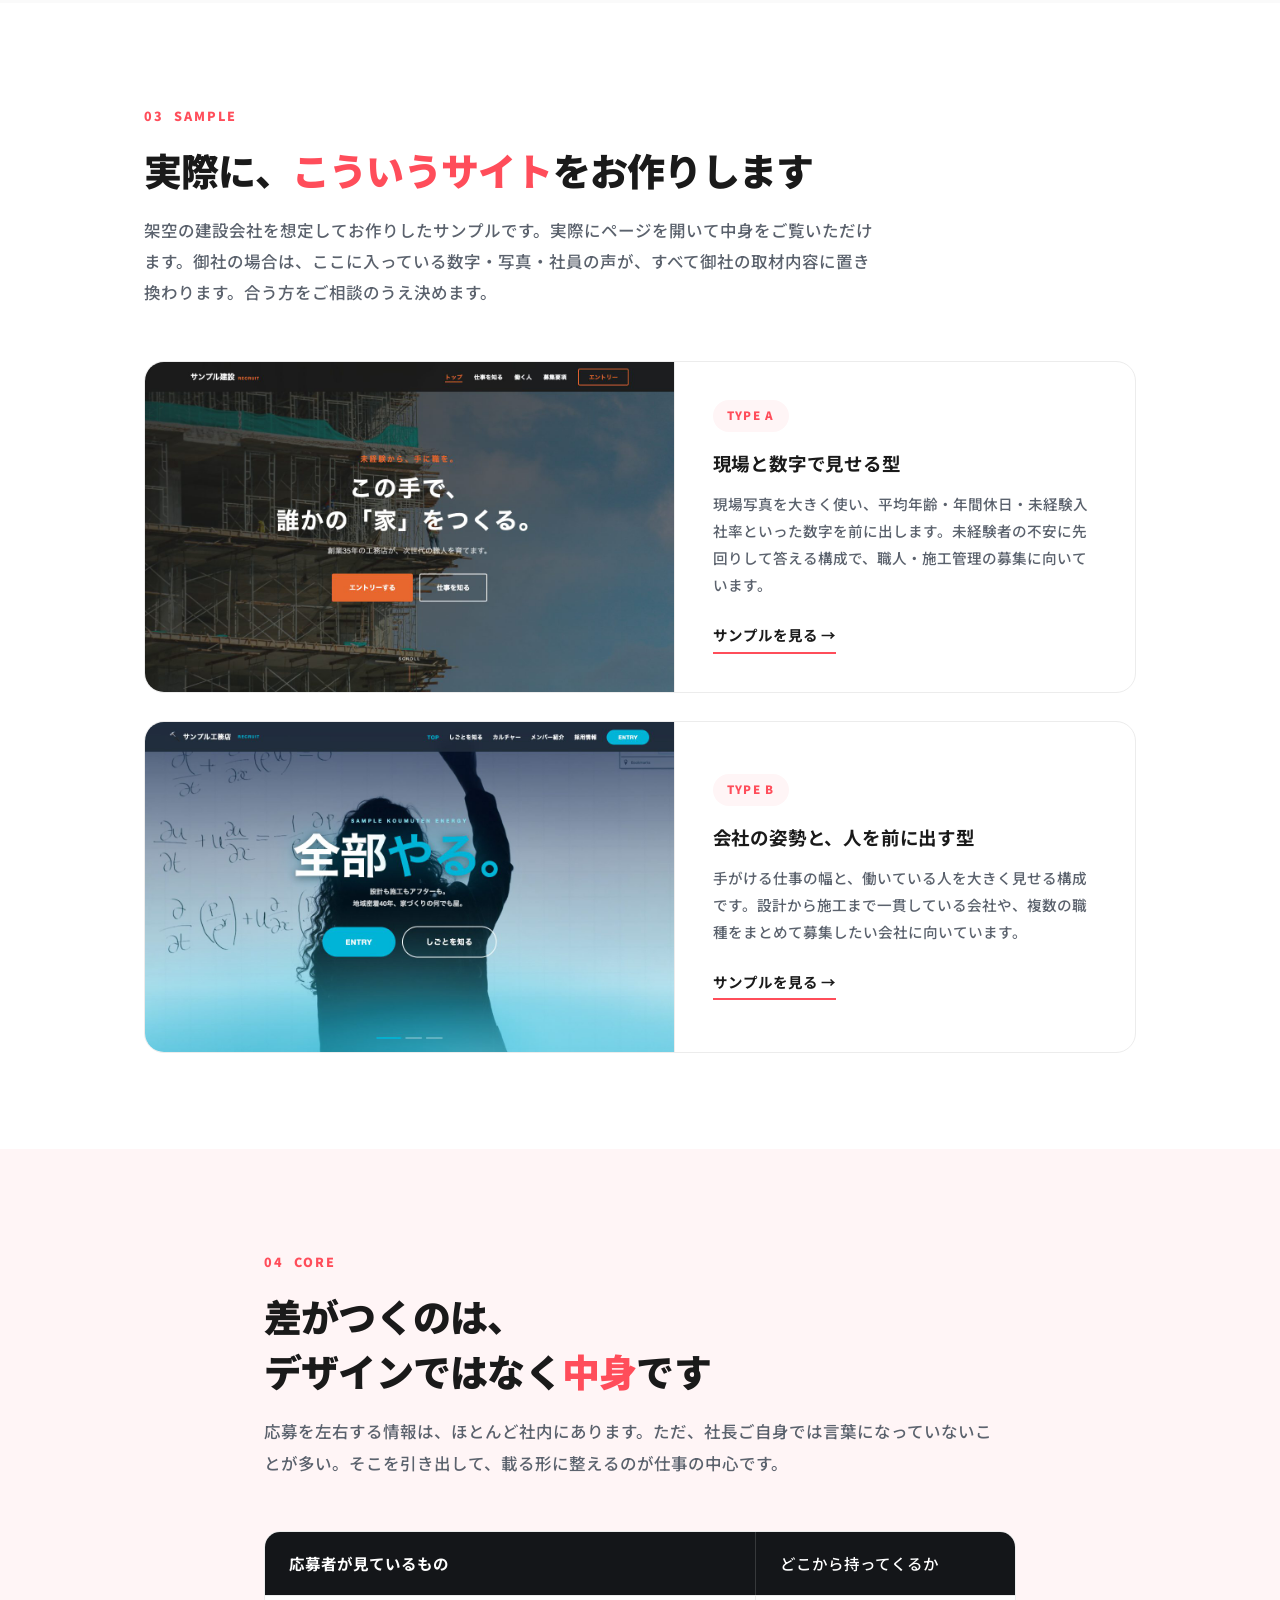
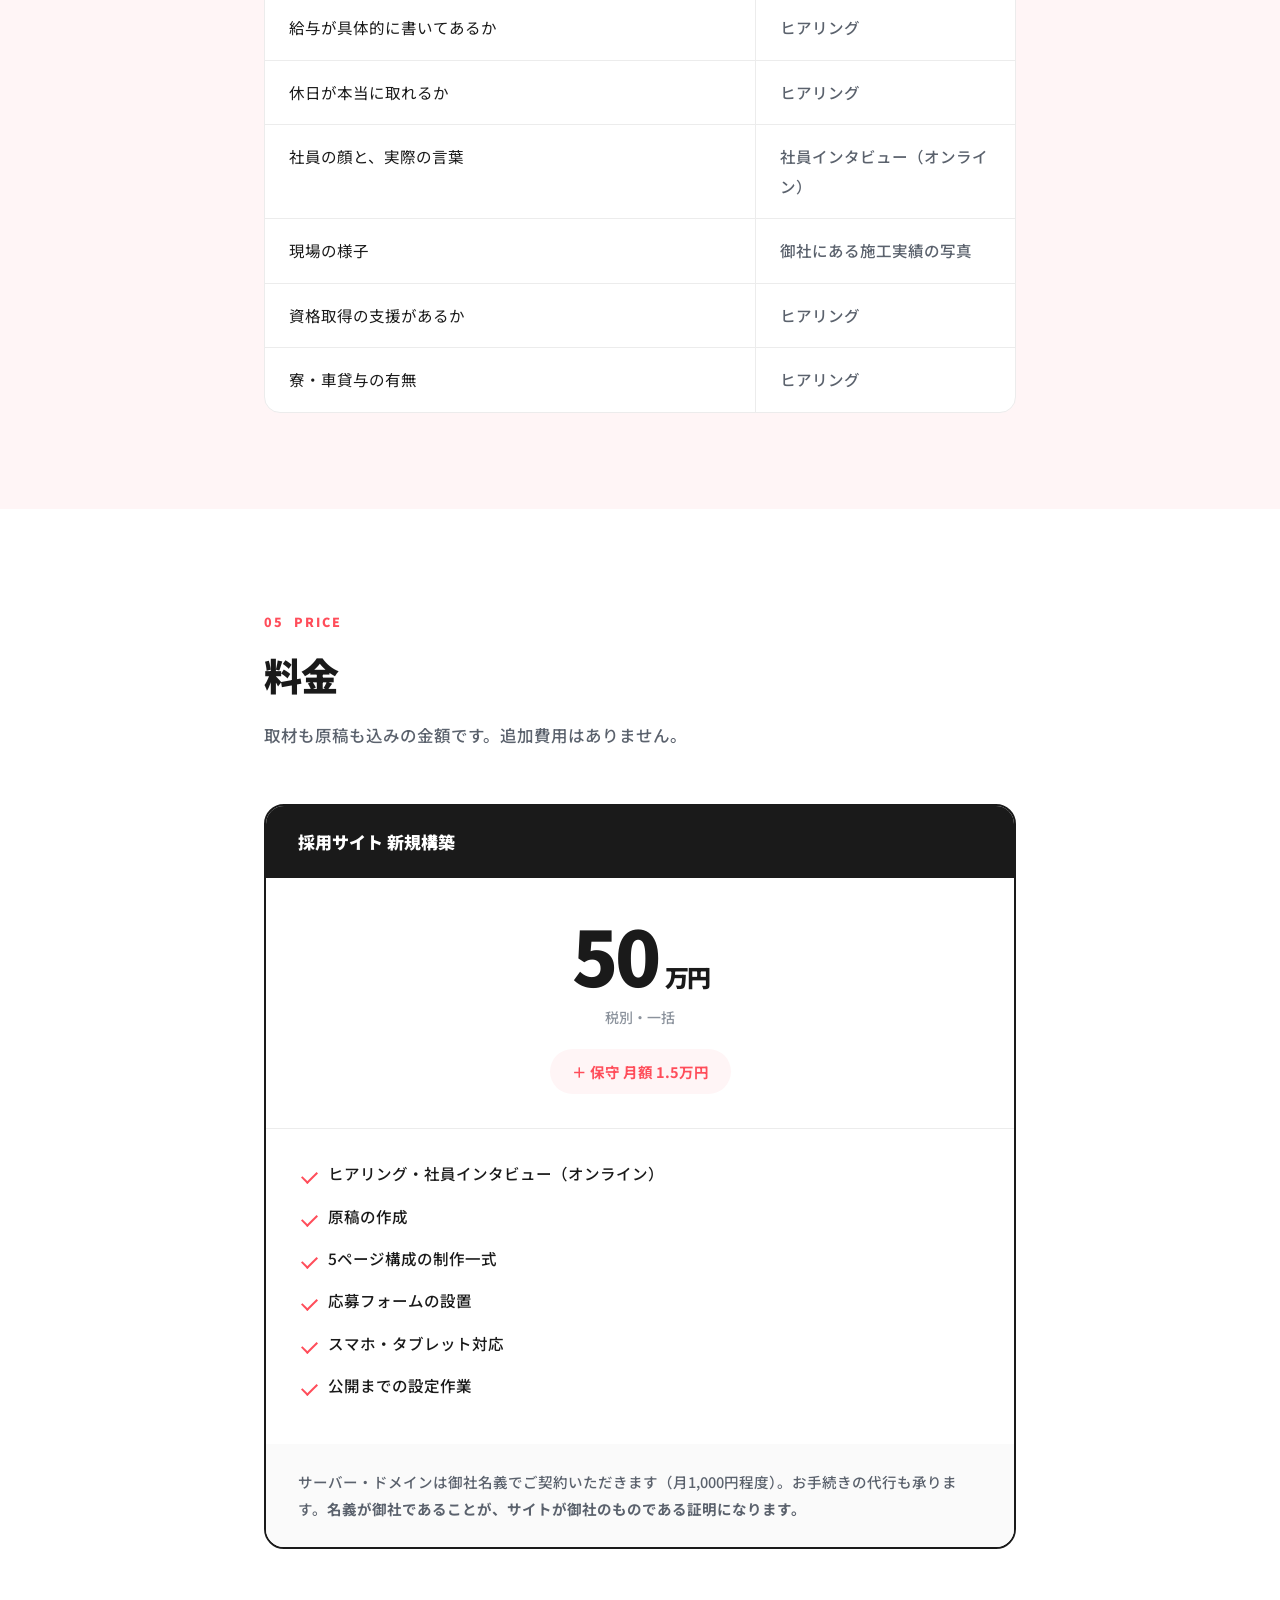
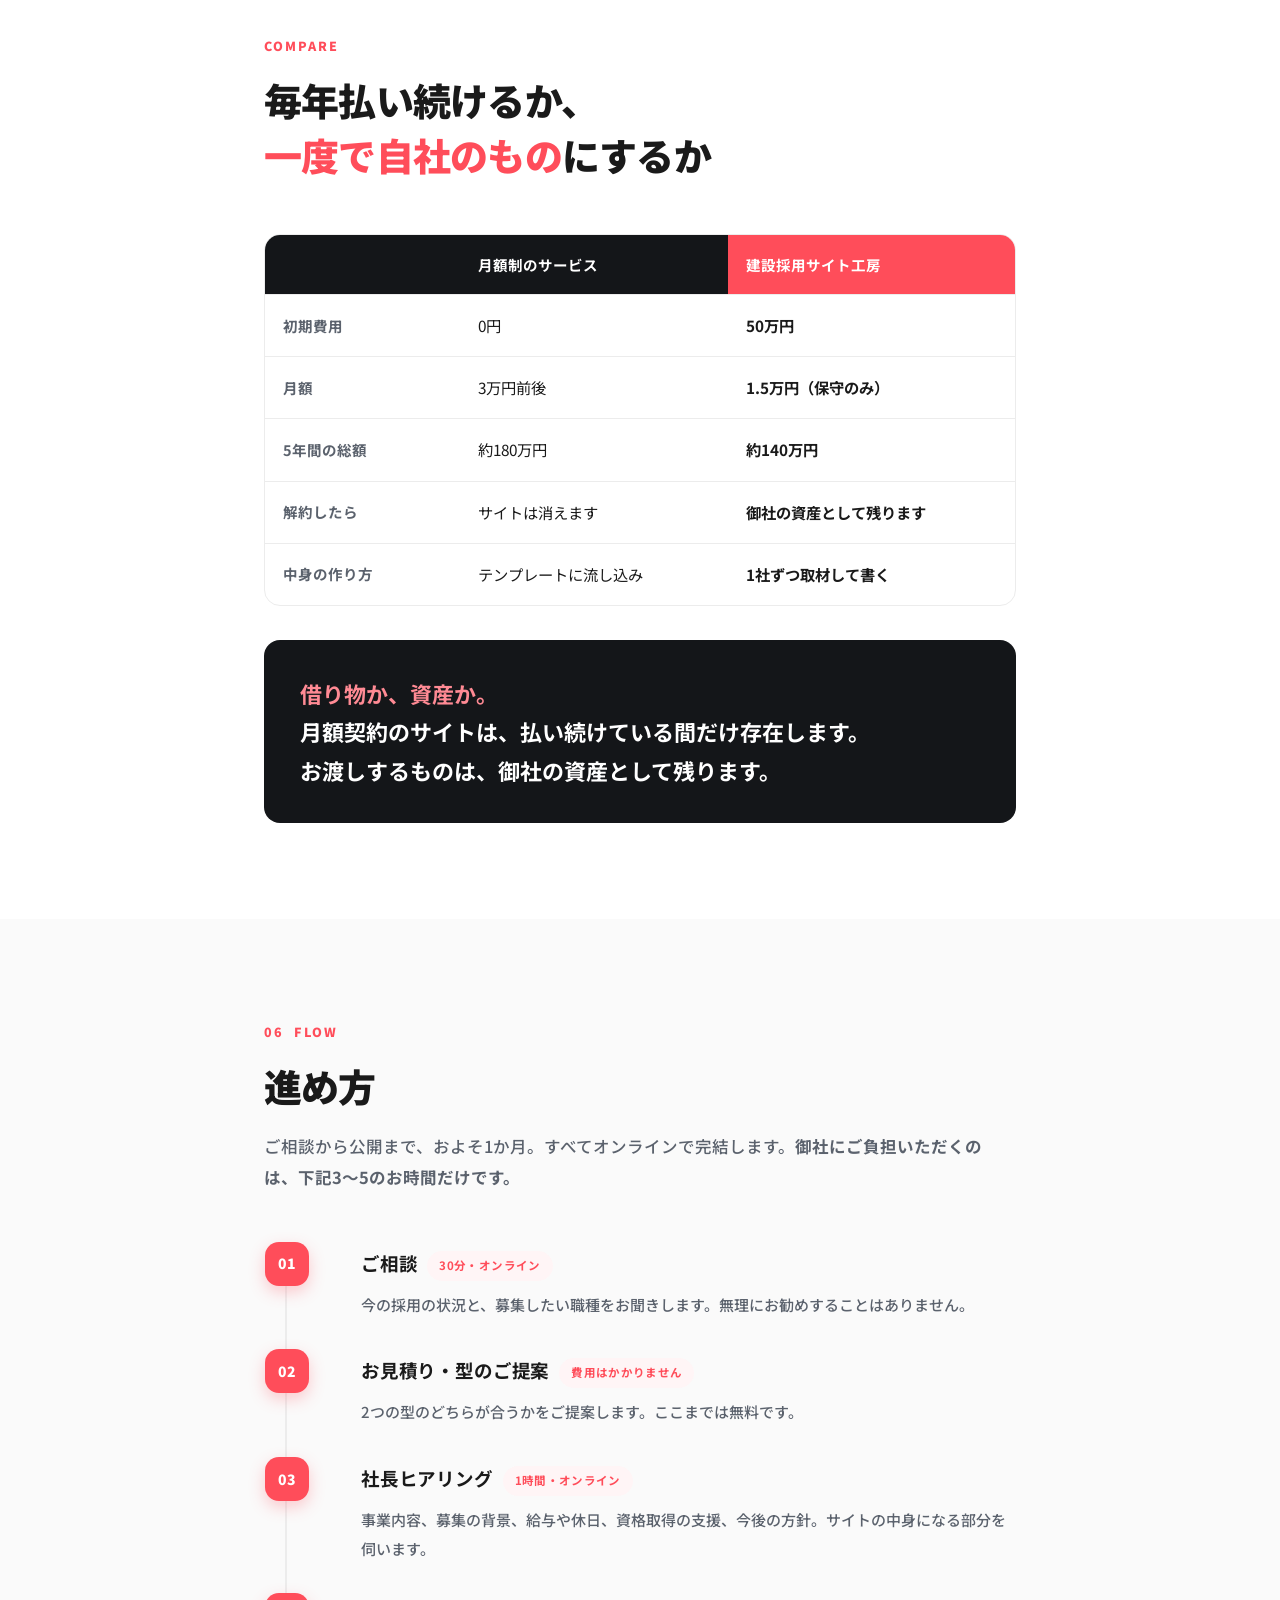
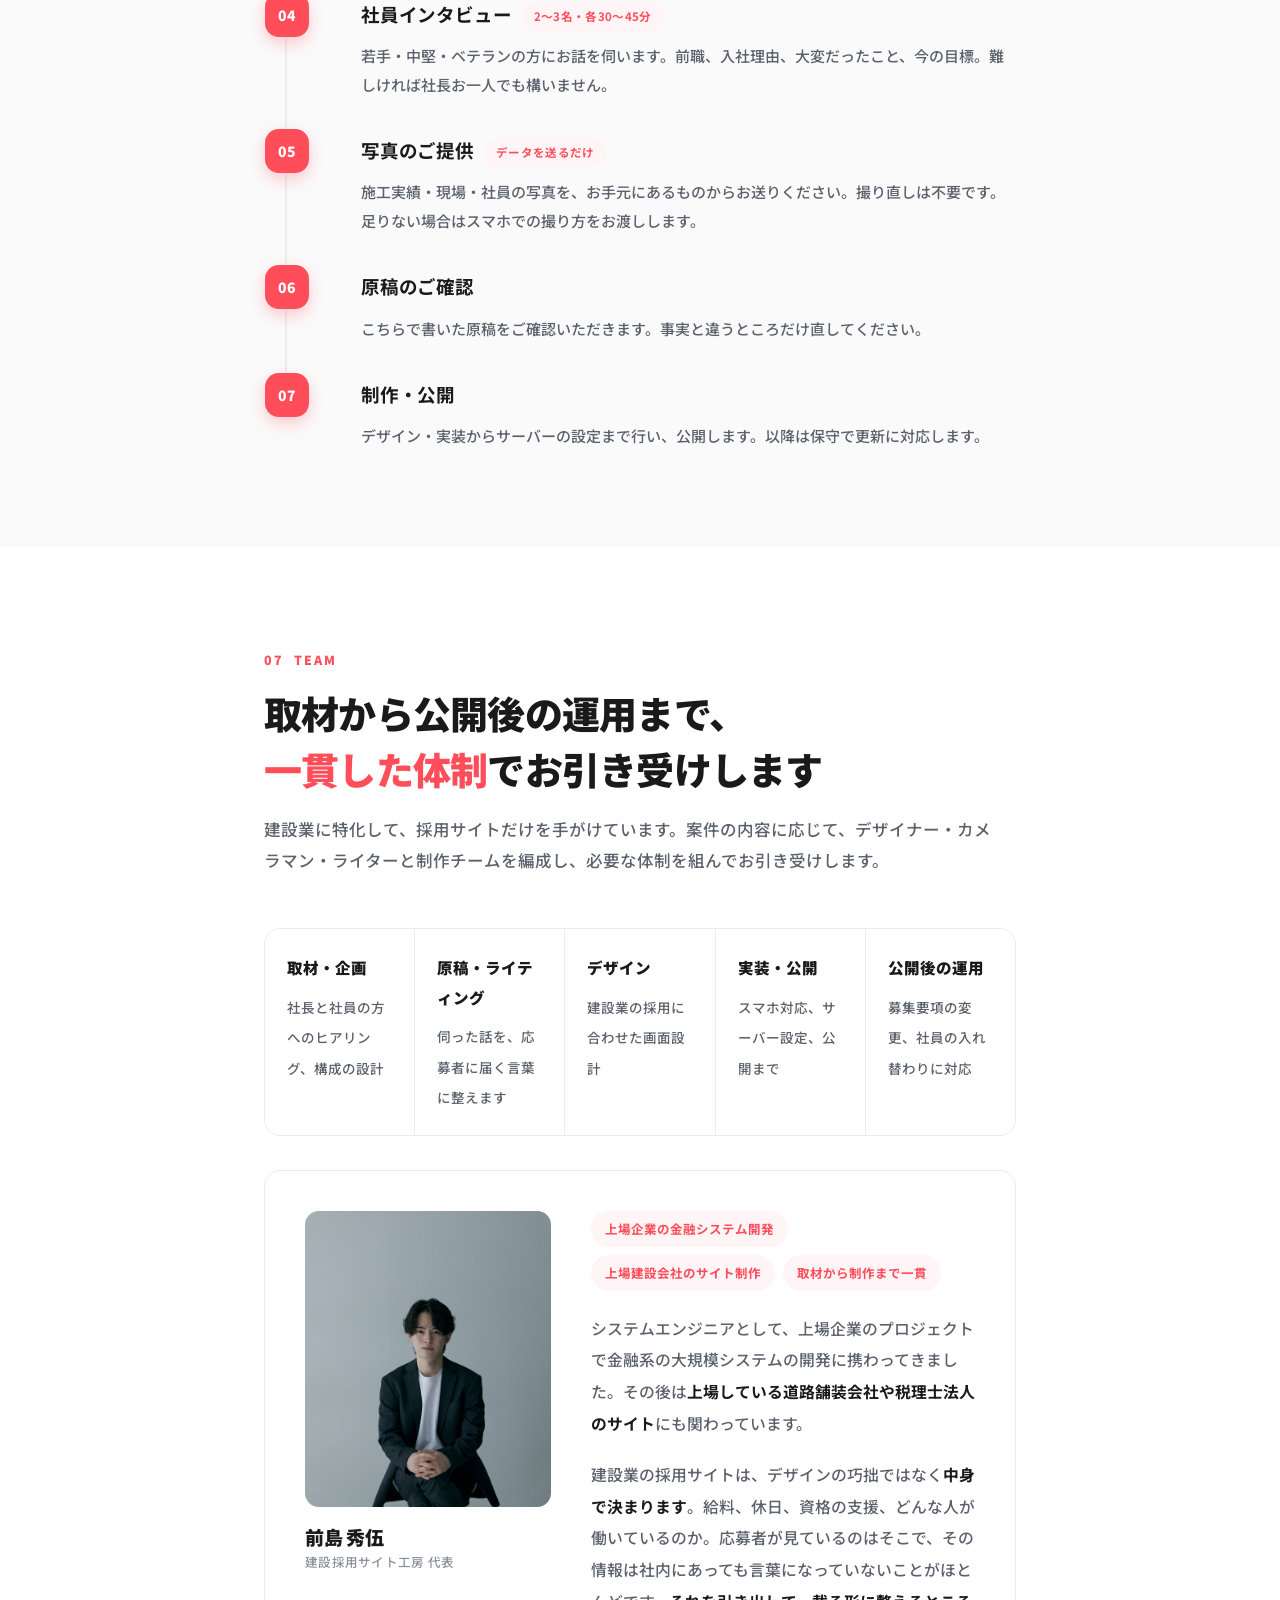
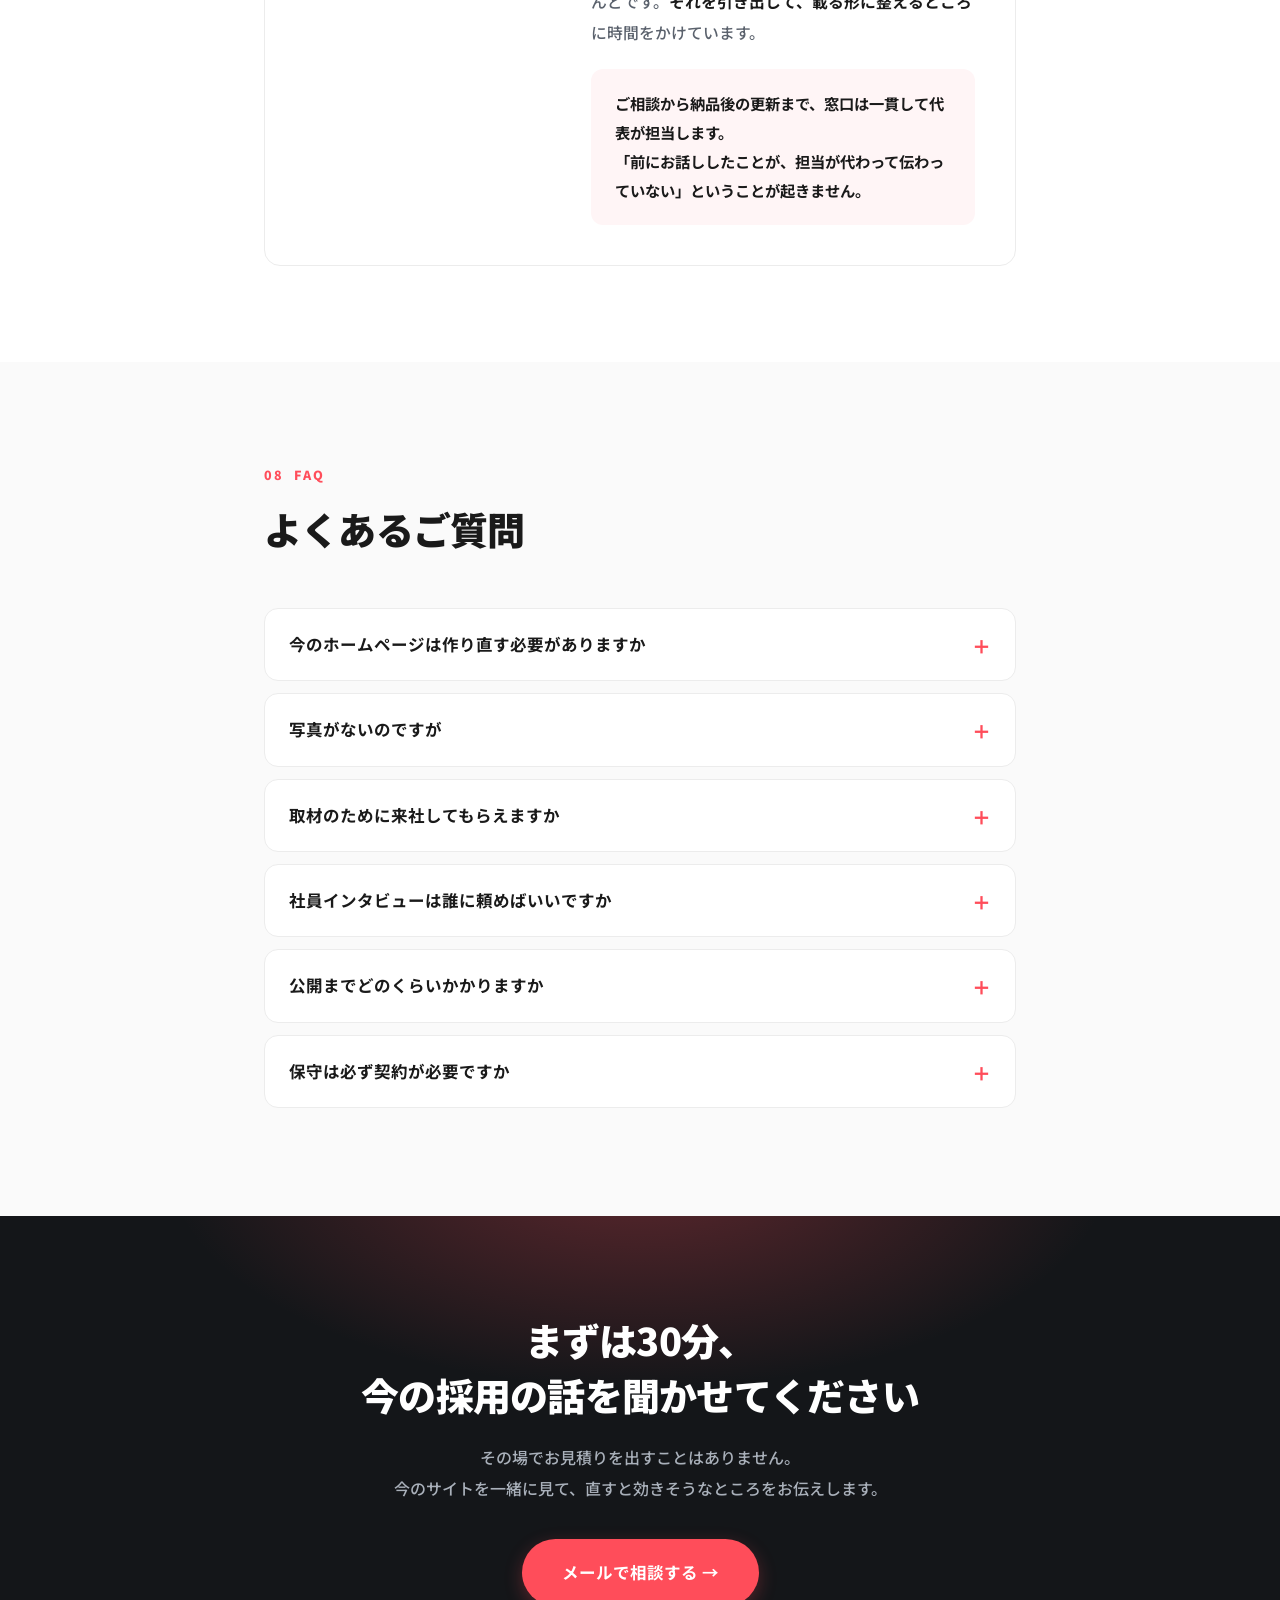
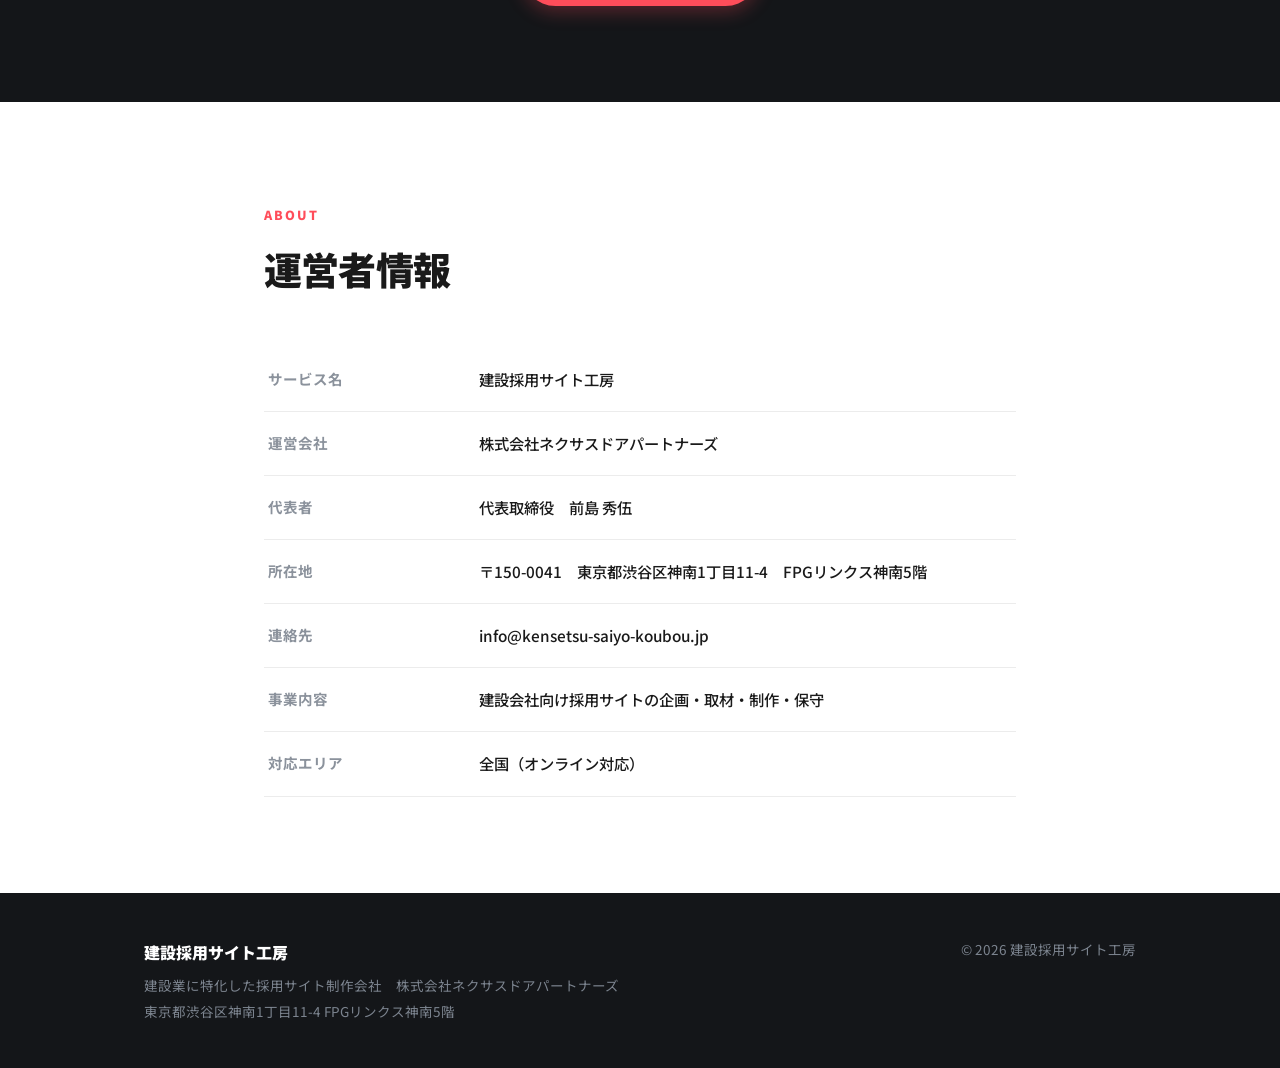
==== commit 0046462d: "追加ページからブログを削除、一例である旨を明記、納期を1か月に変更 Co-Authored-By: Claude Opus 5 (1M context) <noreply@anthropic.com>" ====
--- a/index.html
+++ b/index.html
@@ -370,7 +370,7 @@
     <div class="stats">
       <div class="stat"><b><i>50</i>万円</b><span>取材・原稿込み、追加費用なし</span></div>
       <div class="stat"><b><i>全国</i>対応</b><span>オンライン完結。訪問しません</span></div>
-      <div class="stat"><b>約<i>1.5</i>か月</b><span>ご発注から公開まで</span></div>
+      <div class="stat"><b>約<i>1</i>か月</b><span>ご発注から公開まで</span></div>
     </div>
   </div>
 </div>
@@ -532,7 +532,7 @@
     <div class="sec-head">
       <span class="sec-no">06 &nbsp;FLOW</span>
       <h2>進め方</h2>
-      <p class="lead">ご相談から公開まで、およそ1か月半。すべてオンラインで完結します。<b>御社にご負担いただくのは、下記3〜5のお時間だけです。</b></p>
+      <p class="lead">ご相談から公開まで、およそ1か月。すべてオンラインで完結します。<b>御社にご負担いただくのは、下記3〜5のお時間だけです。</b></p>
     </div>
     <ol class="flow">
       <li><h3>ご相談<span class="t">30分・オンライン</span></h3><p>今の採用の状況と、募集したい職種をお聞きします。無理にお勧めすることはありません。</p></li>
@@ -593,7 +593,7 @@
     <details><summary>写真がないのですが</summary><p>施工実績のお写真があれば十分です。現場でお撮りになったものをお送りください。足りない場合は、スマホでの撮り方をまとめた手引きをお渡しします。</p></details>
     <details><summary>取材のために来社してもらえますか</summary><p>訪問と撮影は行っておりません。取材はすべてオンラインです。そのぶん全国どこでも同じ料金で承れます。</p></details>
     <details><summary>社員インタビューは誰に頼めばいいですか</summary><p>入社2〜3年目の若手、中堅、ベテランの3名がそろうと、応募者の年代に届きやすくなります。難しい場合は社長お一人でも構いません。</p></details>
-    <details><summary>公開までどのくらいかかりますか</summary><p>ご発注からおよそ1か月半です。取材の日程と、原稿確認のご返信で前後します。</p></details>
+    <details><summary>公開までどのくらいかかりますか</summary><p>ご発注からおよそ1か月です。取材の日程と、原稿確認のご返信で前後します。</p></details>
     <details><summary>保守は必ず契約が必要ですか</summary><p>お願いしています。採用サイトは募集要項や社員の入れ替わりで内容が変わります。更新されないサイトは、かえって印象を悪くするためです。</p></details>
   </div>
 </section>
